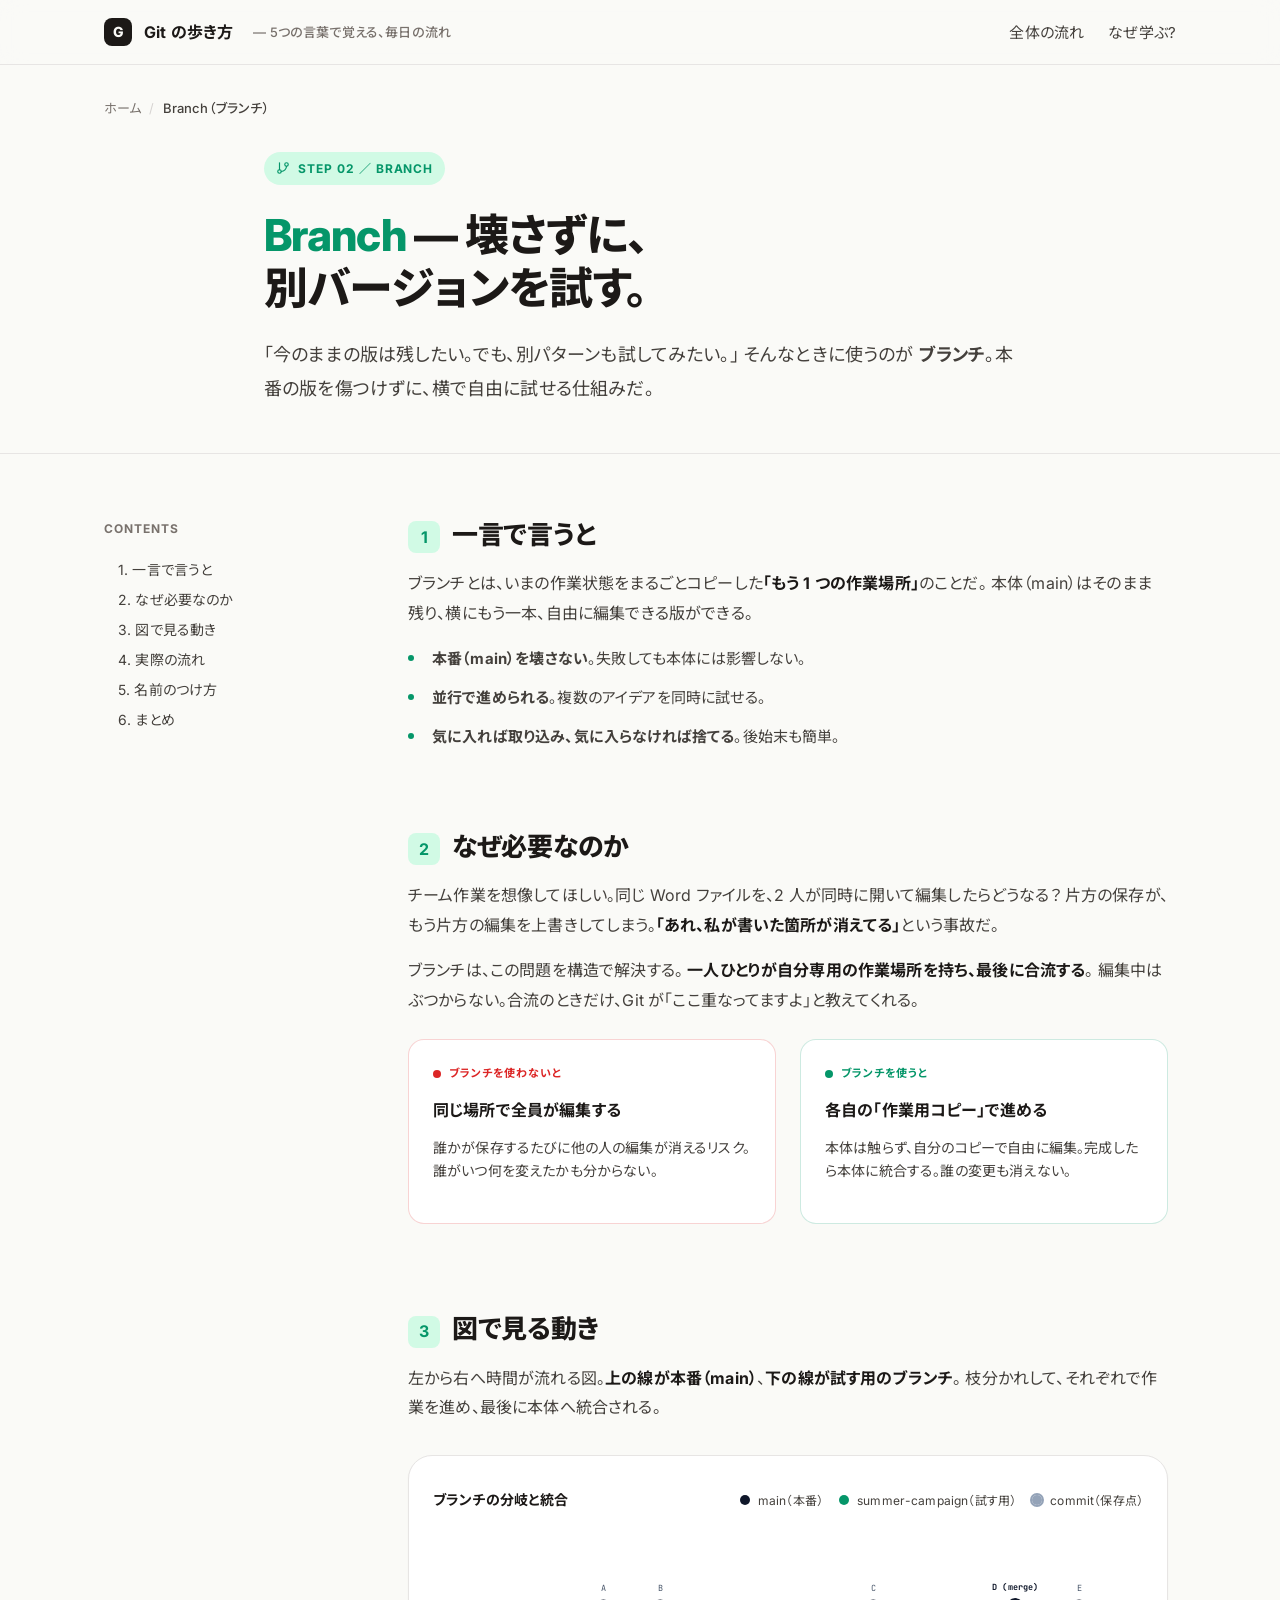
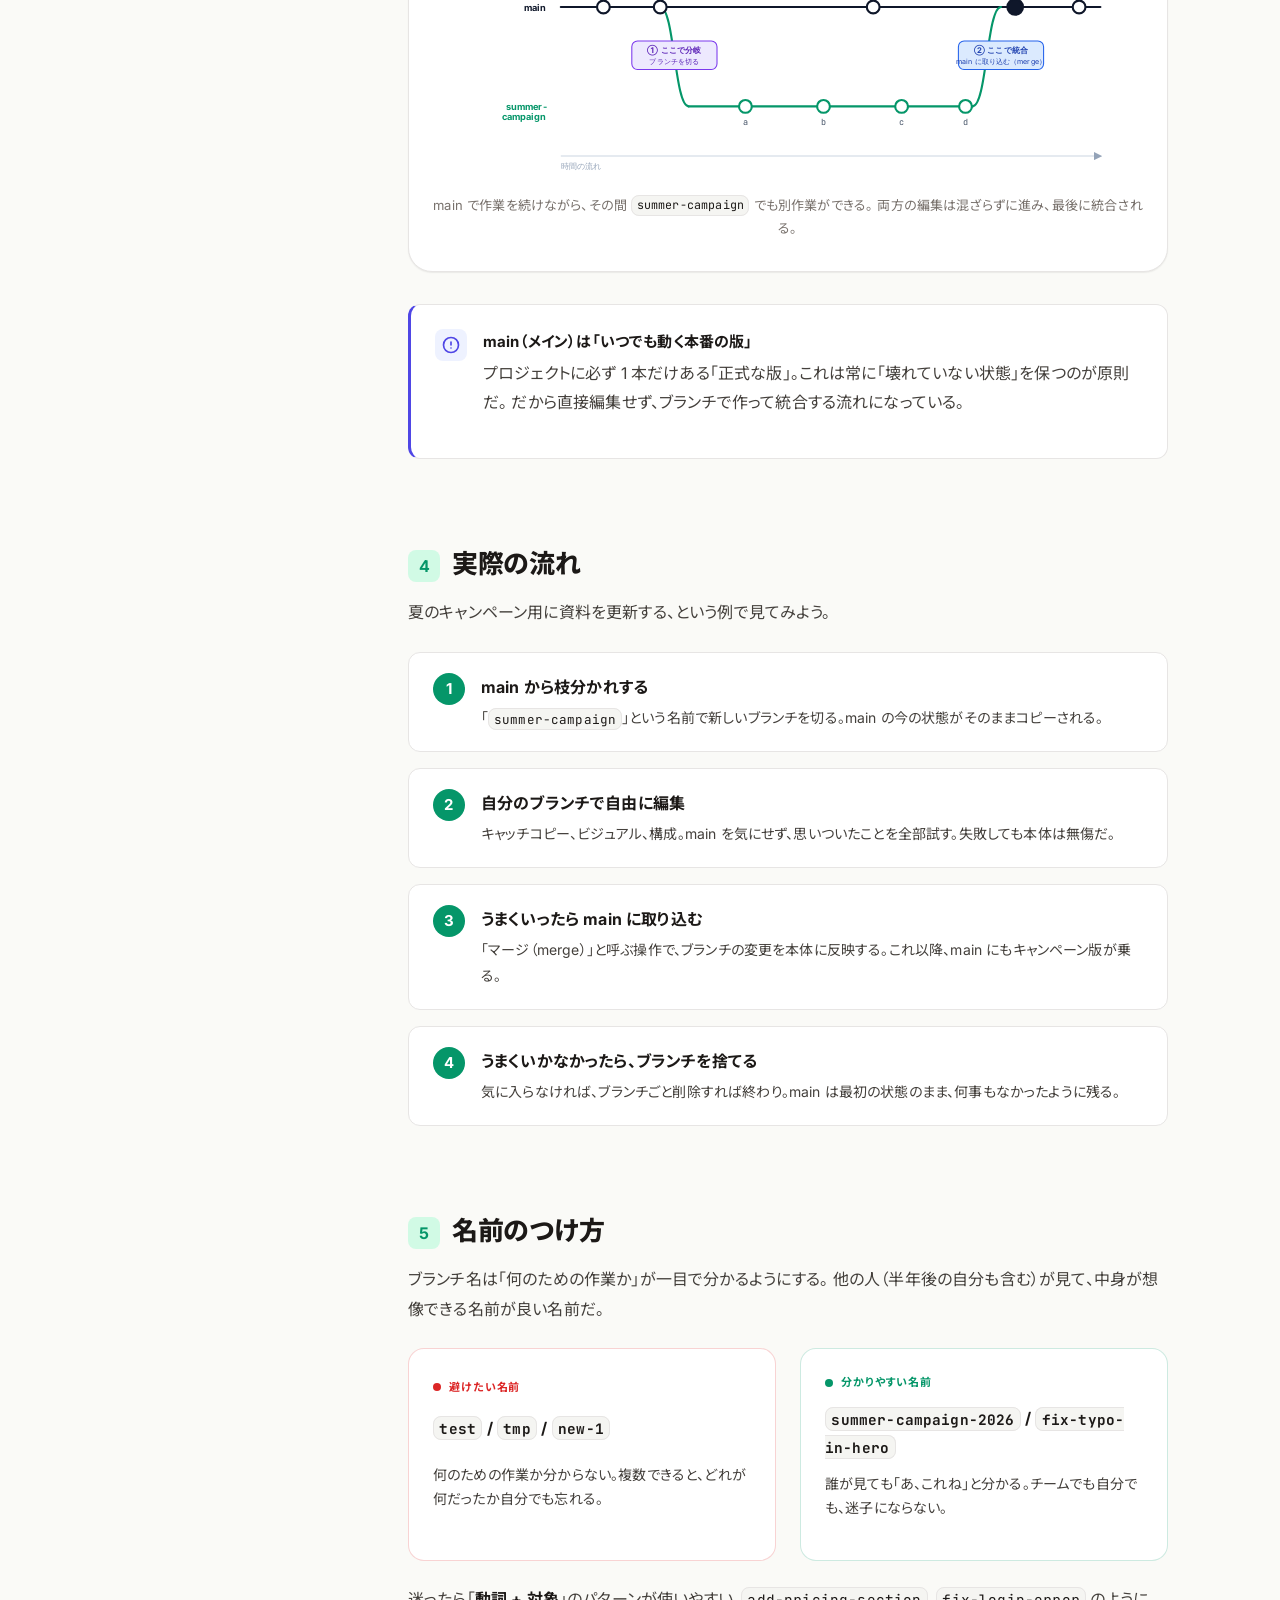
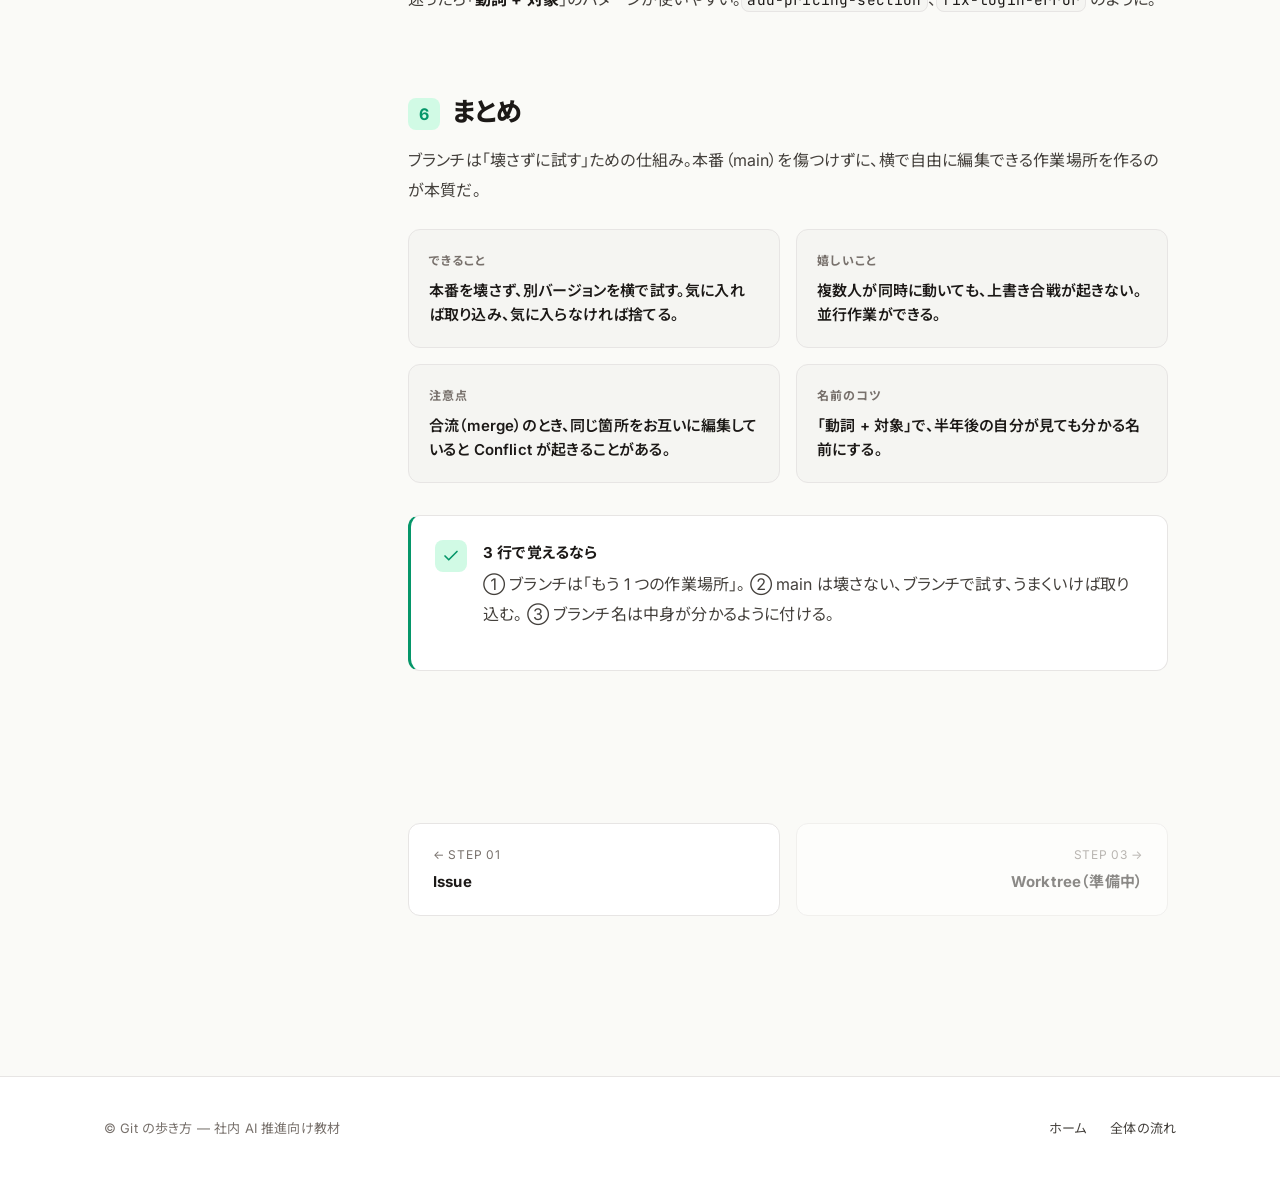
==== branch.html @ 25306135 "Add Issue page and topic theme system Co-Authored-By: Claude Opus 4.7 <noreply@anthropic.com>" ====
<!doctype html>
<html lang="ja">
<head>
  <meta charset="utf-8">
  <meta name="viewport" content="width=device-width, initial-scale=1">
  <meta name="description" content="ブランチ（Branch）の基本。いまの状態を壊さずに、別バージョンで作業するための分身という考え方を、図解で理解する。">
  <title>Branch — 壊さずに、別バージョンを試す｜Git の歩き方</title>
  <link rel="preconnect" href="https://fonts.googleapis.com">
  <link rel="preconnect" href="https://fonts.gstatic.com" crossorigin>
  <link rel="stylesheet" href="https://fonts.googleapis.com/css2?family=Inter:wght@400;500;600;700;800&family=JetBrains+Mono:wght@400;500;600&family=Noto+Sans+JP:wght@400;500;700;800&display=swap">
  <link rel="stylesheet" href="styles.css">
</head>
<body>
  <header class="site-header">
    <div class="container site-header__inner">
      <a class="brand" href="index.html">
        <span class="brand__mark">G</span>
        <span class="brand__title">Git の歩き方</span>
        <span class="brand__sub">— 5つの言葉で覚える、毎日の流れ</span>
      </a>
      <nav class="nav" aria-label="主要セクション">
        <ul class="nav__list">
          <li><a class="nav__link" href="index.html#flow">全体の流れ</a></li>
          <li><a class="nav__link" href="index.html#why">なぜ学ぶ?</a></li>
        </ul>
      </nav>
    </div>
  </header>

  <main>
    <div class="container">
      <nav class="crumb" aria-label="パンくず">
        <a href="index.html">ホーム</a>
        <span class="crumb__sep">/</span>
        <span class="crumb__current">Branch（ブランチ）</span>
      </nav>
    </div>

    <!-- Page hero -->
    <section class="page-hero">
      <div class="container page-hero__inner">
        <span class="page-hero__tag">
          <svg viewBox="0 0 24 24" width="14" height="14" fill="none" stroke="currentColor" stroke-width="2" stroke-linecap="round" stroke-linejoin="round" aria-hidden="true"><line x1="6" y1="3" x2="6" y2="15"/><circle cx="18" cy="6" r="3"/><circle cx="6" cy="18" r="3"/><path d="M18 9a9 9 0 0 1-9 9"/></svg>
          STEP 02 ／ BRANCH
        </span>
        <h1 class="page-hero__title"><span>Branch</span> — 壊さずに、<br>別バージョンを試す。</h1>
        <p class="page-hero__lead">
          「今のままの版は残したい。でも、別パターンも試してみたい。」
          そんなときに使うのが <strong>ブランチ</strong>。本番の版を傷つけずに、横で自由に試せる仕組みだ。
        </p>
      </div>
    </section>

    <!-- Body -->
    <section class="page-body">
      <div class="container page-grid">
        <!-- TOC sidebar -->
        <aside class="toc" aria-label="目次">
          <div class="toc__title">CONTENTS</div>
          <ul class="toc__list">
            <li><a class="toc__link" href="#one-line">1. 一言で言うと</a></li>
            <li><a class="toc__link" href="#why">2. なぜ必要なのか</a></li>
            <li><a class="toc__link" href="#diagram">3. 図で見る動き</a></li>
            <li><a class="toc__link" href="#flow">4. 実際の流れ</a></li>
            <li><a class="toc__link" href="#tips">5. 名前のつけ方</a></li>
            <li><a class="toc__link" href="#summary">6. まとめ</a></li>
          </ul>
        </aside>

        <!-- Main content -->
        <article class="content">

          <!-- 1. 一言で言うと -->
          <section id="one-line">
            <h2><span class="num">1</span>一言で言うと</h2>
            <p class="lead">
              ブランチとは、いまの作業状態をまるごとコピーした<strong>「もう 1 つの作業場所」</strong>のことだ。
              本体（main）はそのまま残り、横にもう一本、自由に編集できる版ができる。
            </p>
            <ul class="bullets">
              <li><strong>本番（main）を壊さない</strong>。失敗しても本体には影響しない。</li>
              <li><strong>並行で進められる</strong>。複数のアイデアを同時に試せる。</li>
              <li><strong>気に入れば取り込み、気に入らなければ捨てる</strong>。後始末も簡単。</li>
            </ul>
          </section>

          <!-- 2. なぜ必要 -->
          <section id="why">
            <h2><span class="num">2</span>なぜ必要なのか</h2>
            <p>
              チーム作業を想像してほしい。同じ Word ファイルを、2 人が同時に開いて編集したらどうなる？
              片方の保存が、もう片方の編集を上書きしてしまう。<strong>「あれ、私が書いた箇所が消えてる」</strong>という事故だ。
            </p>
            <p>
              ブランチは、この問題を構造で解決する。
              <strong>一人ひとりが自分専用の作業場所を持ち、最後に合流する</strong>。
              編集中はぶつからない。合流のときだけ、Git が「ここ重なってますよ」と教えてくれる。
            </p>

            <div class="metaphor">
              <div class="metaphor-card metaphor-card--bad">
                <span class="metaphor-card__label"><span class="dot"></span>ブランチを使わないと</span>
                <h4>同じ場所で全員が編集する</h4>
                <p>誰かが保存するたびに他の人の編集が消えるリスク。誰がいつ何を変えたかも分からない。</p>
              </div>
              <div class="metaphor-card metaphor-card--good">
                <span class="metaphor-card__label"><span class="dot"></span>ブランチを使うと</span>
                <h4>各自の「作業用コピー」で進める</h4>
                <p>本体は触らず、自分のコピーで自由に編集。完成したら本体に統合する。誰の変更も消えない。</p>
              </div>
            </div>
          </section>

          <!-- 3. 図で見る動き -->
          <section id="diagram">
            <h2><span class="num">3</span>図で見る動き</h2>
            <p>
              左から右へ時間が流れる図。<strong>上の線が本番（main）</strong>、<strong>下の線が試す用のブランチ</strong>。
              枝分かれして、それぞれで作業を進め、最後に本体へ統合される。
            </p>

            <figure class="diagram">
              <header class="diagram__head">
                <span class="diagram__title">ブランチの分岐と統合</span>
                <div class="diagram__legend">
                  <span class="diagram__legend-item"><span class="dot" style="background:#0F172A"></span>main（本番）</span>
                  <span class="diagram__legend-item"><span class="dot" style="background:#059669"></span>summer-campaign（試す用）</span>
                  <span class="diagram__legend-item"><span class="dot" style="background:#94A3B8;outline:2px solid #94A3B8"></span>commit（保存点）</span>
                </div>
              </header>

              <div class="diagram__svg-wrap">
                <svg viewBox="-120 0 1000 340" width="100%" preserveAspectRatio="xMidYMid meet" role="img" aria-label="main ブランチから summer-campaign ブランチが分岐し、再び統合される図">
                  <defs>
                    <marker id="arrow" viewBox="0 0 10 10" refX="8" refY="5" markerWidth="8" markerHeight="8" orient="auto-start-reverse">
                      <path d="M0,0 L10,5 L0,10 z" fill="#94A3B8"/>
                    </marker>
                  </defs>

                  <!-- main line -->
                  <line x1="60" y1="100" x2="820" y2="100" stroke="#0F172A" stroke-width="3" stroke-linecap="round"/>
                  <!-- branch line -->
                  <line x1="240" y1="240" x2="640" y2="240" stroke="#059669" stroke-width="3" stroke-linecap="round"/>

                  <!-- branch out (curve) -->
                  <path d="M200,100 C220,100 220,240 240,240" fill="none" stroke="#059669" stroke-width="3" stroke-linecap="round"/>
                  <!-- merge in (curve) -->
                  <path d="M640,240 C660,240 660,100 680,100" fill="none" stroke="#059669" stroke-width="3" stroke-linecap="round"/>

                  <!-- main commits -->
                  <g>
                    <circle cx="120" cy="100" r="9" fill="#FFFFFF" stroke="#0F172A" stroke-width="3"/>
                    <text x="120" y="78" text-anchor="middle" font-family="JetBrains Mono, monospace" font-size="12" fill="#475569">A</text>

                    <circle cx="200" cy="100" r="9" fill="#FFFFFF" stroke="#0F172A" stroke-width="3"/>
                    <text x="200" y="78" text-anchor="middle" font-family="JetBrains Mono, monospace" font-size="12" fill="#475569">B</text>

                    <circle cx="500" cy="100" r="9" fill="#FFFFFF" stroke="#0F172A" stroke-width="3"/>
                    <text x="500" y="78" text-anchor="middle" font-family="JetBrains Mono, monospace" font-size="12" fill="#475569">C</text>

                    <circle cx="700" cy="100" r="11" fill="#0F172A" stroke="#0F172A" stroke-width="3"/>
                    <text x="700" y="76" text-anchor="middle" font-family="JetBrains Mono, monospace" font-size="12" fill="#0F172A" font-weight="700">D (merge)</text>

                    <circle cx="790" cy="100" r="9" fill="#FFFFFF" stroke="#0F172A" stroke-width="3"/>
                    <text x="790" y="78" text-anchor="middle" font-family="JetBrains Mono, monospace" font-size="12" fill="#475569">E</text>
                  </g>

                  <!-- branch commits -->
                  <g>
                    <circle cx="320" cy="240" r="9" fill="#FFFFFF" stroke="#059669" stroke-width="3"/>
                    <text x="320" y="266" text-anchor="middle" font-family="JetBrains Mono, monospace" font-size="12" fill="#475569">a</text>

                    <circle cx="430" cy="240" r="9" fill="#FFFFFF" stroke="#059669" stroke-width="3"/>
                    <text x="430" y="266" text-anchor="middle" font-family="JetBrains Mono, monospace" font-size="12" fill="#475569">b</text>

                    <circle cx="540" cy="240" r="9" fill="#FFFFFF" stroke="#059669" stroke-width="3"/>
                    <text x="540" y="266" text-anchor="middle" font-family="JetBrains Mono, monospace" font-size="12" fill="#475569">c</text>

                    <circle cx="630" cy="240" r="9" fill="#FFFFFF" stroke="#059669" stroke-width="3"/>
                    <text x="630" y="266" text-anchor="middle" font-family="JetBrains Mono, monospace" font-size="12" fill="#475569">d</text>
                  </g>

                  <!-- labels -->
                  <text x="40" y="105" text-anchor="end" font-family="Inter, sans-serif" font-size="13" font-weight="700" fill="#0F172A">main</text>
                  <text x="40" y="245" text-anchor="end" font-family="Inter, sans-serif" font-size="13" font-weight="700" fill="#059669">summer-<tspan x="40" dy="14">campaign</tspan></text>

                  <!-- callouts -->
                  <g>
                    <rect x="160" y="148" width="120" height="40" rx="8" fill="#EDE9FE" stroke="#7C3AED" stroke-width="1.5"/>
                    <text x="220" y="165" text-anchor="middle" font-family="Inter, sans-serif" font-size="11" font-weight="700" fill="#5B21B6">① ここで分岐</text>
                    <text x="220" y="180" text-anchor="middle" font-family="Inter, sans-serif" font-size="10" fill="#5B21B6">ブランチを切る</text>

                    <rect x="620" y="148" width="120" height="40" rx="8" fill="#DBEAFE" stroke="#2563EB" stroke-width="1.5"/>
                    <text x="680" y="165" text-anchor="middle" font-family="Inter, sans-serif" font-size="11" font-weight="700" fill="#1E40AF">② ここで統合</text>
                    <text x="680" y="180" text-anchor="middle" font-family="Inter, sans-serif" font-size="10" fill="#1E40AF">main に取り込む（merge）</text>
                  </g>

                  <!-- time axis -->
                  <line x1="60" y1="310" x2="820" y2="310" stroke="#CBD5E1" stroke-width="1.5" marker-end="url(#arrow)"/>
                  <text x="60" y="328" text-anchor="start" font-family="Inter, sans-serif" font-size="11" fill="#94A3B8">時間の流れ</text>
                </svg>
              </div>

              <figcaption class="diagram__caption">
                main で作業を続けながら、その間 <code>summer-campaign</code> でも別作業ができる。
                両方の編集は混ざらずに進み、最後に統合される。
              </figcaption>
            </figure>

            <div class="callout">
              <span class="callout__icon" aria-hidden="true">
                <svg viewBox="0 0 24 24" fill="none" stroke="currentColor" stroke-width="2.2" stroke-linecap="round" stroke-linejoin="round"><circle cx="12" cy="12" r="10"/><line x1="12" y1="8" x2="12" y2="12"/><line x1="12" y1="16" x2="12.01" y2="16"/></svg>
              </span>
              <div>
                <div class="callout__title">main（メイン）は「いつでも動く本番の版」</div>
                <p class="callout__text">
                  プロジェクトに必ず 1 本だけある「正式な版」。これは常に「壊れていない状態」を保つのが原則だ。
                  だから直接編集せず、ブランチで作って統合する流れになっている。
                </p>
              </div>
            </div>
          </section>

          <!-- 4. 実際の流れ -->
          <section id="flow">
            <h2><span class="num">4</span>実際の流れ</h2>
            <p>
              夏のキャンペーン用に資料を更新する、という例で見てみよう。
            </p>

            <div class="steps">
              <div class="step">
                <span class="step__num">1</span>
                <div class="step__body">
                  <h4>main から枝分かれする</h4>
                  <p>「<code>summer-campaign</code>」という名前で新しいブランチを切る。main の今の状態がそのままコピーされる。</p>
                </div>
              </div>
              <div class="step">
                <span class="step__num">2</span>
                <div class="step__body">
                  <h4>自分のブランチで自由に編集</h4>
                  <p>キャッチコピー、ビジュアル、構成。main を気にせず、思いついたことを全部試す。失敗しても本体は無傷だ。</p>
                </div>
              </div>
              <div class="step">
                <span class="step__num">3</span>
                <div class="step__body">
                  <h4>うまくいったら main に取り込む</h4>
                  <p>「マージ（merge）」と呼ぶ操作で、ブランチの変更を本体に反映する。これ以降、main にもキャンペーン版が乗る。</p>
                </div>
              </div>
              <div class="step">
                <span class="step__num">4</span>
                <div class="step__body">
                  <h4>うまくいかなかったら、ブランチを捨てる</h4>
                  <p>気に入らなければ、ブランチごと削除すれば終わり。main は最初の状態のまま、何事もなかったように残る。</p>
                </div>
              </div>
            </div>
          </section>

          <!-- 5. 名前のつけ方 -->
          <section id="tips">
            <h2><span class="num">5</span>名前のつけ方</h2>
            <p>
              ブランチ名は「何のための作業か」が一目で分かるようにする。
              他の人（半年後の自分も含む）が見て、中身が想像できる名前が良い名前だ。
            </p>

            <div class="metaphor">
              <div class="metaphor-card metaphor-card--bad">
                <span class="metaphor-card__label"><span class="dot"></span>避けたい名前</span>
                <h4><code>test</code> / <code>tmp</code> / <code>new-1</code></h4>
                <p>何のための作業か分からない。複数できると、どれが何だったか自分でも忘れる。</p>
              </div>
              <div class="metaphor-card metaphor-card--good">
                <span class="metaphor-card__label"><span class="dot"></span>分かりやすい名前</span>
                <h4><code>summer-campaign-2026</code> / <code>fix-typo-in-hero</code></h4>
                <p>誰が見ても「あ、これね」と分かる。チームでも自分でも、迷子にならない。</p>
              </div>
            </div>

            <p>
              迷ったら「<strong>動詞 + 対象</strong>」のパターンが使いやすい。<code>add-pricing-section</code>、<code>fix-login-error</code> のように。
            </p>
          </section>

          <!-- 6. まとめ -->
          <section id="summary">
            <h2><span class="num">6</span>まとめ</h2>
            <p>
              ブランチは「壊さずに試す」ための仕組み。本番（main）を傷つけずに、横で自由に編集できる作業場所を作るのが本質だ。
            </p>

            <div class="summary">
              <div class="summary-item">
                <div class="summary-item__label">できること</div>
                <div class="summary-item__value">本番を壊さず、別バージョンを横で試す。気に入れば取り込み、気に入らなければ捨てる。</div>
              </div>
              <div class="summary-item">
                <div class="summary-item__label">嬉しいこと</div>
                <div class="summary-item__value">複数人が同時に動いても、上書き合戦が起きない。並行作業ができる。</div>
              </div>
              <div class="summary-item">
                <div class="summary-item__label">注意点</div>
                <div class="summary-item__value">合流（merge）のとき、同じ箇所をお互いに編集していると Conflict が起きることがある。</div>
              </div>
              <div class="summary-item">
                <div class="summary-item__label">名前のコツ</div>
                <div class="summary-item__value">「動詞 + 対象」で、半年後の自分が見ても分かる名前にする。</div>
              </div>
            </div>

            <div class="callout callout--ok" style="margin-top: var(--sp-8);">
              <span class="callout__icon" aria-hidden="true">
                <svg viewBox="0 0 24 24" fill="none" stroke="currentColor" stroke-width="2.2" stroke-linecap="round" stroke-linejoin="round"><polyline points="20 6 9 17 4 12"/></svg>
              </span>
              <div>
                <div class="callout__title">3 行で覚えるなら</div>
                <p class="callout__text">
                  ① ブランチは「もう 1 つの作業場所」。
                  ② main は壊さない、ブランチで試す、うまくいけば取り込む。
                  ③ ブランチ名は中身が分かるように付ける。
                </p>
              </div>
            </div>
          </section>

          <!-- Pager -->
          <nav class="pager" aria-label="前後のページ">
            <a class="pager-link" href="issue.html">
              <span class="pager-link__label">← STEP 01</span>
              <span class="pager-link__title">Issue</span>
            </a>
            <a class="pager-link pager-link--next pager-link--disabled" href="#" aria-disabled="true">
              <span class="pager-link__label">STEP 03 →</span>
              <span class="pager-link__title">Worktree（準備中）</span>
            </a>
          </nav>

        </article>
      </div>
    </section>
  </main>

  <footer class="site-footer">
    <div class="container site-footer__inner">
      <p class="site-footer__copy">© Git の歩き方 — 社内 AI 推進向け教材</p>
      <nav class="site-footer__nav" aria-label="フッターナビ">
        <a href="index.html">ホーム</a>
        <a href="index.html#flow">全体の流れ</a>
      </nav>
    </div>
  </footer>
</body>
</html>
---- styles.css ----
/* ==========================================================================
   Git 入門資料 / styles.css
   ========================================================================== */

/* ---------- Reset ---------- */
*, *::before, *::after { box-sizing: border-box; }
* { margin: 0; padding: 0; }
html { -webkit-text-size-adjust: 100%; scroll-behavior: smooth; }
body, h1, h2, h3, h4, h5, h6, p, ul, ol, figure { margin: 0; }
img, svg, video { display: block; max-width: 100%; height: auto; }
a { color: inherit; text-decoration: none; }
ul, ol { list-style: none; }
button { font: inherit; cursor: pointer; border: 0; background: none; color: inherit; }

/* ---------- Tokens ---------- */
:root {
  /* color */
  --bg: #FAFAF7;
  --surface: #FFFFFF;
  --surface-muted: #F5F5F2;
  --ink: #1C1917;
  --ink-soft: #44403C;
  --ink-mute: #78716C;
  --border: #E7E5E4;
  --border-strong: #D6D3D1;

  /* accent (primary) */
  --accent: #4F46E5;
  --accent-hover: #4338CA;
  --accent-soft: #EEF2FF;
  --accent-ink: #312E81;

  /* topic colors */
  --c-issue: #D97706;
  --c-issue-bg: #FEF3C7;
  --c-branch: #059669;
  --c-branch-bg: #D1FAE5;
  --c-worktree: #7C3AED;
  --c-worktree-bg: #EDE9FE;
  --c-pr: #2563EB;
  --c-pr-bg: #DBEAFE;
  --c-conflict: #DC2626;
  --c-conflict-bg: #FEE2E2;

  /* radius */
  --r-sm: 8px;
  --r-md: 12px;
  --r-lg: 16px;
  --r-xl: 24px;
  --r-pill: 999px;

  /* shadow */
  --shadow-sm: 0 1px 2px rgba(28, 25, 23, 0.04), 0 1px 1px rgba(28, 25, 23, 0.03);
  --shadow-md: 0 4px 16px rgba(28, 25, 23, 0.06), 0 2px 4px rgba(28, 25, 23, 0.04);
  --shadow-lg: 0 12px 32px rgba(28, 25, 23, 0.08), 0 4px 8px rgba(28, 25, 23, 0.04);

  /* spacing */
  --sp-1: 0.25rem;
  --sp-2: 0.5rem;
  --sp-3: 0.75rem;
  --sp-4: 1rem;
  --sp-5: 1.25rem;
  --sp-6: 1.5rem;
  --sp-8: 2rem;
  --sp-10: 2.5rem;
  --sp-12: 3rem;
  --sp-16: 4rem;
  --sp-20: 5rem;
  --sp-24: 6rem;

  /* typography */
  --font-sans:
    "Inter", "Noto Sans JP",
    -apple-system, BlinkMacSystemFont, "Segoe UI", "Hiragino Kaku Gothic ProN",
    "Hiragino Sans", Meiryo, sans-serif;
  --font-mono:
    "JetBrains Mono", ui-monospace, SFMono-Regular, Menlo, Consolas, monospace;

  /* container */
  --container: 1120px;

  /* topic theme (per-page accent — default: branch) */
  --topic: var(--c-branch);
  --topic-bg: var(--c-branch-bg);
}

/* per-page topic theme override */
.topic-issue    { --topic: var(--c-issue);    --topic-bg: var(--c-issue-bg); }
.topic-branch   { --topic: var(--c-branch);   --topic-bg: var(--c-branch-bg); }
.topic-worktree { --topic: var(--c-worktree); --topic-bg: var(--c-worktree-bg); }
.topic-pr       { --topic: var(--c-pr);       --topic-bg: var(--c-pr-bg); }
.topic-conflict { --topic: var(--c-conflict); --topic-bg: var(--c-conflict-bg); }

/* ---------- Base ---------- */
html { font-size: 16px; }
body {
  font-family: var(--font-sans);
  font-feature-settings: "palt";
  background: var(--bg);
  color: var(--ink);
  line-height: 1.75;
  letter-spacing: 0.01em;
  -webkit-font-smoothing: antialiased;
  -moz-osx-font-smoothing: grayscale;
}

.container {
  max-width: var(--container);
  margin: 0 auto;
  padding: 0 var(--sp-6);
}

/* ---------- Typography ---------- */
h1, h2, h3 { letter-spacing: 0.02em; line-height: 1.4; color: var(--ink); }
h1 { font-size: clamp(2rem, 5vw, 3rem); font-weight: 800; letter-spacing: -0.01em; line-height: 1.2; }
h2 { font-size: clamp(1.5rem, 3vw, 2rem); font-weight: 700; line-height: 1.3; }
h3 { font-size: 1.25rem; font-weight: 700; }
h4 { font-size: 1.0625rem; font-weight: 700; }

p { color: var(--ink-soft); }
code, kbd, samp {
  font-family: var(--font-mono);
  font-size: 0.9em;
  background: var(--surface-muted);
  padding: 0.125em 0.375em;
  border-radius: var(--r-sm);
  border: 1px solid var(--border);
  color: var(--ink);
}

/* ---------- Header ---------- */
.site-header {
  position: sticky;
  top: 0;
  z-index: 50;
  background: rgba(250, 250, 247, 0.85);
  backdrop-filter: saturate(140%) blur(12px);
  -webkit-backdrop-filter: saturate(140%) blur(12px);
  border-bottom: 1px solid var(--border);
}
.site-header__inner {
  display: flex;
  align-items: center;
  justify-content: space-between;
  height: 64px;
}
.brand {
  display: flex;
  align-items: center;
  gap: var(--sp-3);
  font-weight: 700;
  font-size: 1rem;
  color: var(--ink);
}
.brand__mark {
  width: 28px;
  height: 28px;
  display: grid;
  place-items: center;
  background: var(--ink);
  color: var(--bg);
  border-radius: var(--r-sm);
  font-weight: 800;
  font-size: 0.875rem;
  letter-spacing: -0.04em;
}
.brand__title { font-weight: 700; }
.brand__sub {
  margin-left: var(--sp-2);
  color: var(--ink-mute);
  font-size: 0.8125rem;
  font-weight: 500;
}
.nav__list { display: flex; gap: var(--sp-6); }
.nav__link {
  font-size: 0.9375rem;
  color: var(--ink-soft);
  transition: color 0.2s;
}
.nav__link:hover { color: var(--accent); }

/* ---------- Hero ---------- */
.hero {
  padding: clamp(4rem, 9vw, 7rem) 0 clamp(3rem, 6vw, 5rem);
  position: relative;
  overflow: hidden;
}
.hero__inner {
  display: grid;
  gap: var(--sp-8);
  max-width: 780px;
}
.hero__eyebrow {
  display: inline-flex;
  align-items: center;
  gap: var(--sp-2);
  background: var(--accent-soft);
  color: var(--accent-ink);
  font-size: 0.8125rem;
  font-weight: 600;
  letter-spacing: 0.04em;
  padding: 0.375rem 0.75rem;
  border-radius: var(--r-pill);
  width: fit-content;
}
.hero__eyebrow::before {
  content: "";
  width: 6px;
  height: 6px;
  background: var(--accent);
  border-radius: 50%;
  display: inline-block;
}
.hero__title {
  font-size: clamp(2.25rem, 5.5vw, 3.5rem);
  font-weight: 800;
  line-height: 1.2;
  letter-spacing: -0.02em;
}
.hero__title em {
  font-style: normal;
  background: linear-gradient(135deg, var(--accent), #8B5CF6);
  -webkit-background-clip: text;
  background-clip: text;
  color: transparent;
}
.hero__lead {
  font-size: clamp(1rem, 1.6vw, 1.125rem);
  color: var(--ink-soft);
  max-width: 56ch;
  line-height: 1.8;
}
.hero__meta {
  display: flex;
  flex-wrap: wrap;
  gap: var(--sp-3);
  margin-top: var(--sp-2);
}
.hero__chip {
  display: inline-flex;
  align-items: center;
  gap: var(--sp-2);
  padding: 0.5rem 0.875rem;
  background: var(--surface);
  border: 1px solid var(--border);
  border-radius: var(--r-pill);
  font-size: 0.8125rem;
  color: var(--ink-soft);
  font-weight: 500;
}
.hero__chip svg { width: 14px; height: 14px; color: var(--accent); }

/* ---------- Section ---------- */
.section { padding: var(--sp-16) 0; }
.section--tight { padding: var(--sp-12) 0; }
.section-head {
  display: flex;
  align-items: flex-end;
  justify-content: space-between;
  gap: var(--sp-6);
  margin-bottom: var(--sp-10);
  flex-wrap: wrap;
}
.section-head__title { display: grid; gap: var(--sp-3); }
.section-head__eyebrow {
  font-size: 0.8125rem;
  font-weight: 700;
  color: var(--accent);
  letter-spacing: 0.08em;
  text-transform: uppercase;
}
.section-head__lead { color: var(--ink-soft); max-width: 60ch; font-size: 0.9375rem; }

/* ---------- Flow (home) ---------- */
.flow {
  background: var(--surface);
  border: 1px solid var(--border);
  border-radius: var(--r-xl);
  padding: clamp(2rem, 4vw, 3rem);
  box-shadow: var(--shadow-sm);
  position: relative;
  overflow: hidden;
}
.flow::before {
  content: "";
  position: absolute;
  inset: 0;
  background:
    radial-gradient(800px 200px at 50% -20%, rgba(79, 70, 229, 0.06), transparent 60%);
  pointer-events: none;
}

.flow__track {
  position: relative;
  display: grid;
  grid-template-columns: repeat(4, 1fr);
  gap: var(--sp-4);
  align-items: stretch;
}
.flow__connector {
  position: absolute;
  top: 50%;
  transform: translateY(-50%);
  width: 100%;
  height: 2px;
  background: repeating-linear-gradient(
    to right,
    var(--border-strong) 0 6px,
    transparent 6px 12px
  );
  z-index: 0;
  pointer-events: none;
}

.flow-card {
  position: relative;
  z-index: 1;
  display: grid;
  grid-template-rows: auto auto auto;
  gap: var(--sp-3);
  padding: var(--sp-6);
  background: var(--surface);
  border: 1.5px solid var(--border);
  border-radius: var(--r-lg);
  transition: transform 0.25s, box-shadow 0.25s, border-color 0.25s;
  text-decoration: none;
  color: inherit;
  min-height: 200px;
}
.flow-card:hover {
  transform: translateY(-4px);
  box-shadow: var(--shadow-lg);
  border-color: var(--accent);
}
.flow-card[aria-disabled="true"] {
  cursor: not-allowed;
  opacity: 0.7;
}
.flow-card[aria-disabled="true"]:hover {
  transform: none;
  box-shadow: var(--shadow-sm);
  border-color: var(--border);
}
.flow-card__step {
  display: inline-flex;
  align-items: center;
  gap: var(--sp-2);
  font-family: var(--font-mono);
  font-size: 0.75rem;
  font-weight: 600;
  color: var(--ink-mute);
  letter-spacing: 0.06em;
}
.flow-card__step-num {
  display: grid;
  place-items: center;
  width: 22px;
  height: 22px;
  border-radius: 50%;
  background: var(--surface-muted);
  border: 1px solid var(--border);
  color: var(--ink-soft);
  font-size: 0.75rem;
}
.flow-card__icon {
  width: 40px;
  height: 40px;
  border-radius: var(--r-md);
  display: grid;
  place-items: center;
  margin-top: var(--sp-1);
}
.flow-card__icon svg { width: 22px; height: 22px; }
.flow-card__title {
  font-size: 1.0625rem;
  font-weight: 700;
  margin-top: var(--sp-2);
}
.flow-card__desc {
  font-size: 0.8125rem;
  color: var(--ink-soft);
  line-height: 1.65;
}
.flow-card__cta {
  margin-top: auto;
  display: inline-flex;
  align-items: center;
  gap: var(--sp-1);
  font-size: 0.8125rem;
  font-weight: 600;
  color: var(--accent);
}
.flow-card__cta svg { width: 14px; height: 14px; transition: transform 0.2s; }
.flow-card:hover .flow-card__cta svg { transform: translateX(2px); }
.flow-card__badge {
  position: absolute;
  top: var(--sp-3);
  right: var(--sp-3);
  font-size: 0.6875rem;
  font-weight: 600;
  padding: 0.125rem 0.5rem;
  border-radius: var(--r-pill);
  background: var(--surface-muted);
  color: var(--ink-mute);
  border: 1px solid var(--border);
}

/* topic accents */
.flow-card--issue    .flow-card__icon { background: var(--c-issue-bg); color: var(--c-issue); }
.flow-card--branch   .flow-card__icon { background: var(--c-branch-bg); color: var(--c-branch); }
.flow-card--worktree .flow-card__icon { background: var(--c-worktree-bg); color: var(--c-worktree); }
.flow-card--pr       .flow-card__icon { background: var(--c-pr-bg); color: var(--c-pr); }
.flow-card--conflict .flow-card__icon { background: var(--c-conflict-bg); color: var(--c-conflict); }

/* conflict branch */
.flow__branchpath {
  position: relative;
  margin-top: 64px;
  display: grid;
  grid-template-columns: repeat(4, 1fr);
  grid-auto-flow: dense;
  gap: var(--sp-4);
  align-items: stretch;
}
.flow__branchpath-note {
  grid-column: 1 / 4;
  align-self: start;
  font-size: 0.875rem;
  color: var(--ink-mute);
  border-left: 2px solid var(--c-conflict);
  padding: var(--sp-3) var(--sp-5);
  line-height: 1.75;
  background: var(--c-conflict-bg);
  border-radius: 0 var(--r-md) var(--r-md) 0;
}
.flow__branchpath-note strong { color: var(--c-conflict); }

.flow-card.flow-card--conflict {
  grid-column: 4 / 5;
  position: relative;
}
/* dashed vertical connector PR -> Conflict */
.flow-card.flow-card--conflict::before {
  content: "";
  position: absolute;
  left: 50%;
  top: -64px;
  width: 0;
  height: 56px;
  border-left: 2px dashed var(--c-conflict);
  transform: translateX(-50%);
  pointer-events: none;
}
/* arrowhead */
.flow-card.flow-card--conflict::after {
  content: "";
  position: absolute;
  left: 50%;
  top: -14px;
  width: 9px;
  height: 9px;
  border-right: 2px solid var(--c-conflict);
  border-bottom: 2px solid var(--c-conflict);
  transform: translateX(-50%) rotate(45deg);
  pointer-events: none;
}

/* ---------- Story strip ---------- */
.story {
  margin-top: var(--sp-12);
  display: grid;
  grid-template-columns: repeat(3, 1fr);
  gap: var(--sp-6);
}
.story-card {
  background: var(--surface);
  border: 1px solid var(--border);
  border-radius: var(--r-lg);
  padding: var(--sp-6);
  display: grid;
  gap: var(--sp-3);
}
.story-card__num {
  font-family: var(--font-mono);
  font-size: 0.75rem;
  font-weight: 700;
  color: var(--accent);
  letter-spacing: 0.1em;
}
.story-card__title { font-size: 1rem; font-weight: 700; }
.story-card__text { font-size: 0.875rem; color: var(--ink-soft); }

/* ---------- Footer ---------- */
.site-footer {
  border-top: 1px solid var(--border);
  margin-top: var(--sp-20);
  padding: var(--sp-10) 0 var(--sp-12);
  background: var(--surface);
}
.site-footer__inner {
  display: flex;
  justify-content: space-between;
  align-items: center;
  flex-wrap: wrap;
  gap: var(--sp-4);
}
.site-footer__copy { font-size: 0.8125rem; color: var(--ink-mute); }
.site-footer__nav { display: flex; gap: var(--sp-6); }
.site-footer__nav a {
  font-size: 0.8125rem;
  color: var(--ink-soft);
}
.site-footer__nav a:hover { color: var(--accent); }

/* ==========================================================================
   Detail page (branch.html etc.)
   ========================================================================== */

/* breadcrumb */
.crumb {
  display: flex;
  align-items: center;
  gap: var(--sp-2);
  font-size: 0.8125rem;
  color: var(--ink-mute);
  padding-top: var(--sp-8);
}
.crumb a { color: var(--ink-mute); transition: color 0.2s; }
.crumb a:hover { color: var(--accent); }
.crumb__sep { color: var(--border-strong); }
.crumb__current { color: var(--ink-soft); font-weight: 500; }

/* page hero */
.page-hero {
  padding: var(--sp-8) 0 var(--sp-12);
  border-bottom: 1px solid var(--border);
}
.page-hero__inner { display: grid; gap: var(--sp-6); max-width: 800px; }
.page-hero__tag {
  display: inline-flex;
  align-items: center;
  gap: var(--sp-2);
  font-size: 0.75rem;
  font-weight: 700;
  letter-spacing: 0.08em;
  text-transform: uppercase;
  padding: 0.375rem 0.75rem;
  border-radius: var(--r-pill);
  width: fit-content;
  background: var(--topic-bg);
  color: var(--topic);
}
.page-hero__title {
  font-size: clamp(2rem, 4vw, 2.75rem);
  font-weight: 800;
  letter-spacing: -0.02em;
  line-height: 1.2;
}
.page-hero__title span { color: var(--topic); }
.page-hero__lead {
  font-size: clamp(1rem, 1.6vw, 1.125rem);
  color: var(--ink-soft);
  line-height: 1.85;
}

/* content layout */
.page-body { padding: var(--sp-16) 0 var(--sp-20); }
.page-grid {
  display: grid;
  grid-template-columns: 240px 1fr;
  gap: var(--sp-16);
  align-items: start;
}

/* sidebar TOC */
.toc {
  position: sticky;
  top: 88px;
  display: grid;
  gap: var(--sp-2);
}
.toc__title {
  font-size: 0.75rem;
  font-weight: 700;
  letter-spacing: 0.08em;
  text-transform: uppercase;
  color: var(--ink-mute);
  margin-bottom: var(--sp-2);
}
.toc__list { display: grid; gap: 2px; }
.toc__link {
  padding: var(--sp-2) var(--sp-3);
  font-size: 0.875rem;
  color: var(--ink-soft);
  border-radius: var(--r-sm);
  border-left: 2px solid transparent;
  transition: all 0.2s;
  line-height: 1.5;
}
.toc__link:hover {
  color: var(--accent);
  background: var(--accent-soft);
}

/* main content */
.content { display: grid; gap: var(--sp-16); max-width: 760px; }
.content h2 {
  font-size: 1.625rem;
  font-weight: 800;
  margin-bottom: var(--sp-4);
  letter-spacing: -0.01em;
}
.content h2 .num {
  display: inline-grid;
  place-items: center;
  width: 32px;
  height: 32px;
  border-radius: var(--r-sm);
  background: var(--topic-bg);
  color: var(--topic);
  font-size: 1rem;
  font-weight: 700;
  margin-right: var(--sp-3);
  vertical-align: 1px;
}
.content h3 {
  font-size: 1.125rem;
  font-weight: 700;
  margin-top: var(--sp-6);
  margin-bottom: var(--sp-3);
}
.content p {
  font-size: 1rem;
  line-height: 1.85;
  margin-bottom: var(--sp-4);
}
.content p strong { color: var(--ink); font-weight: 700; }
.content ul.bullets {
  list-style: none;
  margin-bottom: var(--sp-4);
  display: grid;
  gap: var(--sp-3);
}
.content ul.bullets li {
  font-size: 0.9375rem;
  color: var(--ink-soft);
  line-height: 1.8;
  padding-left: 1.5rem;
  position: relative;
}
.content ul.bullets li::before {
  content: "";
  position: absolute;
  left: 0;
  top: 0.7em;
  width: 6px;
  height: 6px;
  background: var(--topic);
  border-radius: 50%;
}

/* lead paragraph in section */
.lead {
  font-size: 1.0625rem;
  line-height: 1.85;
  color: var(--ink-soft);
}

/* callout */
.callout {
  display: grid;
  grid-template-columns: auto 1fr;
  gap: var(--sp-4);
  align-items: start;
  padding: var(--sp-6);
  background: var(--surface);
  border: 1px solid var(--border);
  border-left: 3px solid var(--accent);
  border-radius: var(--r-md);
  margin: var(--sp-6) 0;
}
.callout__icon {
  width: 32px;
  height: 32px;
  border-radius: var(--r-sm);
  background: var(--accent-soft);
  color: var(--accent);
  display: grid;
  place-items: center;
  flex-shrink: 0;
}
.callout__icon svg { width: 18px; height: 18px; }
.callout__title { font-weight: 700; font-size: 0.9375rem; margin-bottom: var(--sp-1); }
.callout__text { font-size: 0.875rem; color: var(--ink-soft); line-height: 1.7; }
.callout--warn { border-left-color: var(--c-conflict); }
.callout--warn .callout__icon { background: var(--c-conflict-bg); color: var(--c-conflict); }
.callout--ok { border-left-color: var(--c-branch); }
.callout--ok .callout__icon { background: var(--c-branch-bg); color: var(--c-branch); }

/* metaphor box */
.metaphor {
  display: grid;
  grid-template-columns: 1fr 1fr;
  gap: var(--sp-6);
  margin: var(--sp-6) 0;
}
.metaphor-card {
  background: var(--surface);
  border: 1px solid var(--border);
  border-radius: var(--r-lg);
  padding: var(--sp-6);
  display: grid;
  gap: var(--sp-3);
}
.metaphor-card__label {
  display: inline-flex;
  align-items: center;
  gap: var(--sp-2);
  font-size: 0.6875rem;
  font-weight: 700;
  letter-spacing: 0.08em;
  text-transform: uppercase;
  color: var(--ink-mute);
}
.metaphor-card__label .dot {
  width: 8px;
  height: 8px;
  border-radius: 50%;
  background: currentColor;
}
.metaphor-card--bad .metaphor-card__label { color: var(--c-conflict); }
.metaphor-card--good .metaphor-card__label { color: var(--c-branch); }
.metaphor-card h4 { font-size: 1rem; font-weight: 700; }
.metaphor-card p { font-size: 0.875rem; line-height: 1.7; }
.metaphor-card--bad { border-color: rgba(220, 38, 38, 0.2); }
.metaphor-card--good { border-color: rgba(5, 150, 105, 0.2); }

/* diagram (SVG container) */
.diagram {
  background: var(--surface);
  border: 1px solid var(--border);
  border-radius: var(--r-xl);
  padding: var(--sp-8) var(--sp-6);
  margin: var(--sp-8) 0;
  box-shadow: var(--shadow-sm);
}
.diagram__head {
  display: flex;
  justify-content: space-between;
  align-items: center;
  margin-bottom: var(--sp-6);
  flex-wrap: wrap;
  gap: var(--sp-3);
}
.diagram__title { font-size: 0.875rem; font-weight: 700; color: var(--ink); }
.diagram__legend { display: flex; gap: var(--sp-4); flex-wrap: wrap; }
.diagram__legend-item {
  display: inline-flex;
  align-items: center;
  gap: var(--sp-2);
  font-size: 0.75rem;
  color: var(--ink-soft);
}
.diagram__legend-item .dot {
  width: 10px;
  height: 10px;
  border-radius: 50%;
  display: inline-block;
}
.diagram__svg-wrap {
  width: 100%;
  overflow-x: auto;
  -webkit-overflow-scrolling: touch;
}
.diagram__svg-wrap svg { display: block; margin: 0 auto; }
.diagram__caption {
  margin-top: var(--sp-4);
  font-size: 0.8125rem;
  color: var(--ink-mute);
  text-align: center;
  line-height: 1.7;
}

/* steps */
.steps {
  display: grid;
  gap: var(--sp-4);
  margin: var(--sp-6) 0;
}
.step {
  display: grid;
  grid-template-columns: auto 1fr;
  gap: var(--sp-4);
  padding: var(--sp-5) var(--sp-6);
  background: var(--surface);
  border: 1px solid var(--border);
  border-radius: var(--r-md);
}
.step__num {
  width: 32px;
  height: 32px;
  border-radius: 50%;
  background: var(--topic);
  color: white;
  display: grid;
  place-items: center;
  font-weight: 700;
  font-size: 0.9375rem;
  flex-shrink: 0;
}
.step__body h4 {
  font-size: 1rem;
  font-weight: 700;
  margin-bottom: var(--sp-1);
}
.step__body p { font-size: 0.875rem; color: var(--ink-soft); margin: 0; }

/* summary card */
.summary {
  display: grid;
  grid-template-columns: 1fr 1fr;
  gap: var(--sp-4);
  margin-top: var(--sp-6);
}
.summary-item {
  padding: var(--sp-5);
  background: var(--surface-muted);
  border-radius: var(--r-md);
  border: 1px solid var(--border);
}
.summary-item__label {
  font-size: 0.75rem;
  font-weight: 700;
  letter-spacing: 0.08em;
  text-transform: uppercase;
  color: var(--ink-mute);
  margin-bottom: var(--sp-2);
}
.summary-item__value {
  font-size: 0.9375rem;
  font-weight: 600;
  color: var(--ink);
  line-height: 1.6;
}

/* pager (next/prev) */
.pager {
  display: grid;
  grid-template-columns: 1fr 1fr;
  gap: var(--sp-4);
  margin-top: var(--sp-16);
}
.pager-link {
  display: grid;
  gap: var(--sp-1);
  padding: var(--sp-5) var(--sp-6);
  background: var(--surface);
  border: 1px solid var(--border);
  border-radius: var(--r-md);
  transition: all 0.2s;
}
.pager-link:hover {
  border-color: var(--accent);
  transform: translateY(-2px);
  box-shadow: var(--shadow-md);
}
.pager-link__label {
  font-size: 0.75rem;
  color: var(--ink-mute);
  letter-spacing: 0.06em;
}
.pager-link__title {
  font-size: 0.9375rem;
  font-weight: 700;
  color: var(--ink);
}
.pager-link--next { text-align: right; }
.pager-link--disabled {
  opacity: 0.5;
  cursor: not-allowed;
  pointer-events: none;
}

/* ---------- Responsive ---------- */
@media (max-width: 960px) {
  .flow__track { grid-template-columns: repeat(2, 1fr); }
  .flow__connector { display: none; }
  .flow__branchpath { grid-template-columns: 1fr; gap: var(--sp-6); }
  .flow__branchpath-note { grid-column: auto; order: 2; }
  .flow-card.flow-card--conflict { grid-column: auto; order: 1; }
  .flow-card.flow-card--conflict::before,
  .flow-card.flow-card--conflict::after { display: none; }
  .story { grid-template-columns: 1fr; }
  .page-grid { grid-template-columns: 1fr; gap: var(--sp-8); }
  .toc { position: static; }
  .metaphor { grid-template-columns: 1fr; }
  .summary { grid-template-columns: 1fr; }
  .pager { grid-template-columns: 1fr; }
  .pager-link--next { text-align: left; }
}

@media (max-width: 640px) {
  .container { padding: 0 var(--sp-4); }
  .flow { padding: var(--sp-5); }
  .flow__track { grid-template-columns: 1fr; }
  .nav__list { gap: var(--sp-4); }
  .brand__sub { display: none; }
  .section { padding: var(--sp-12) 0; }
  .hero { padding-top: var(--sp-12); }
}
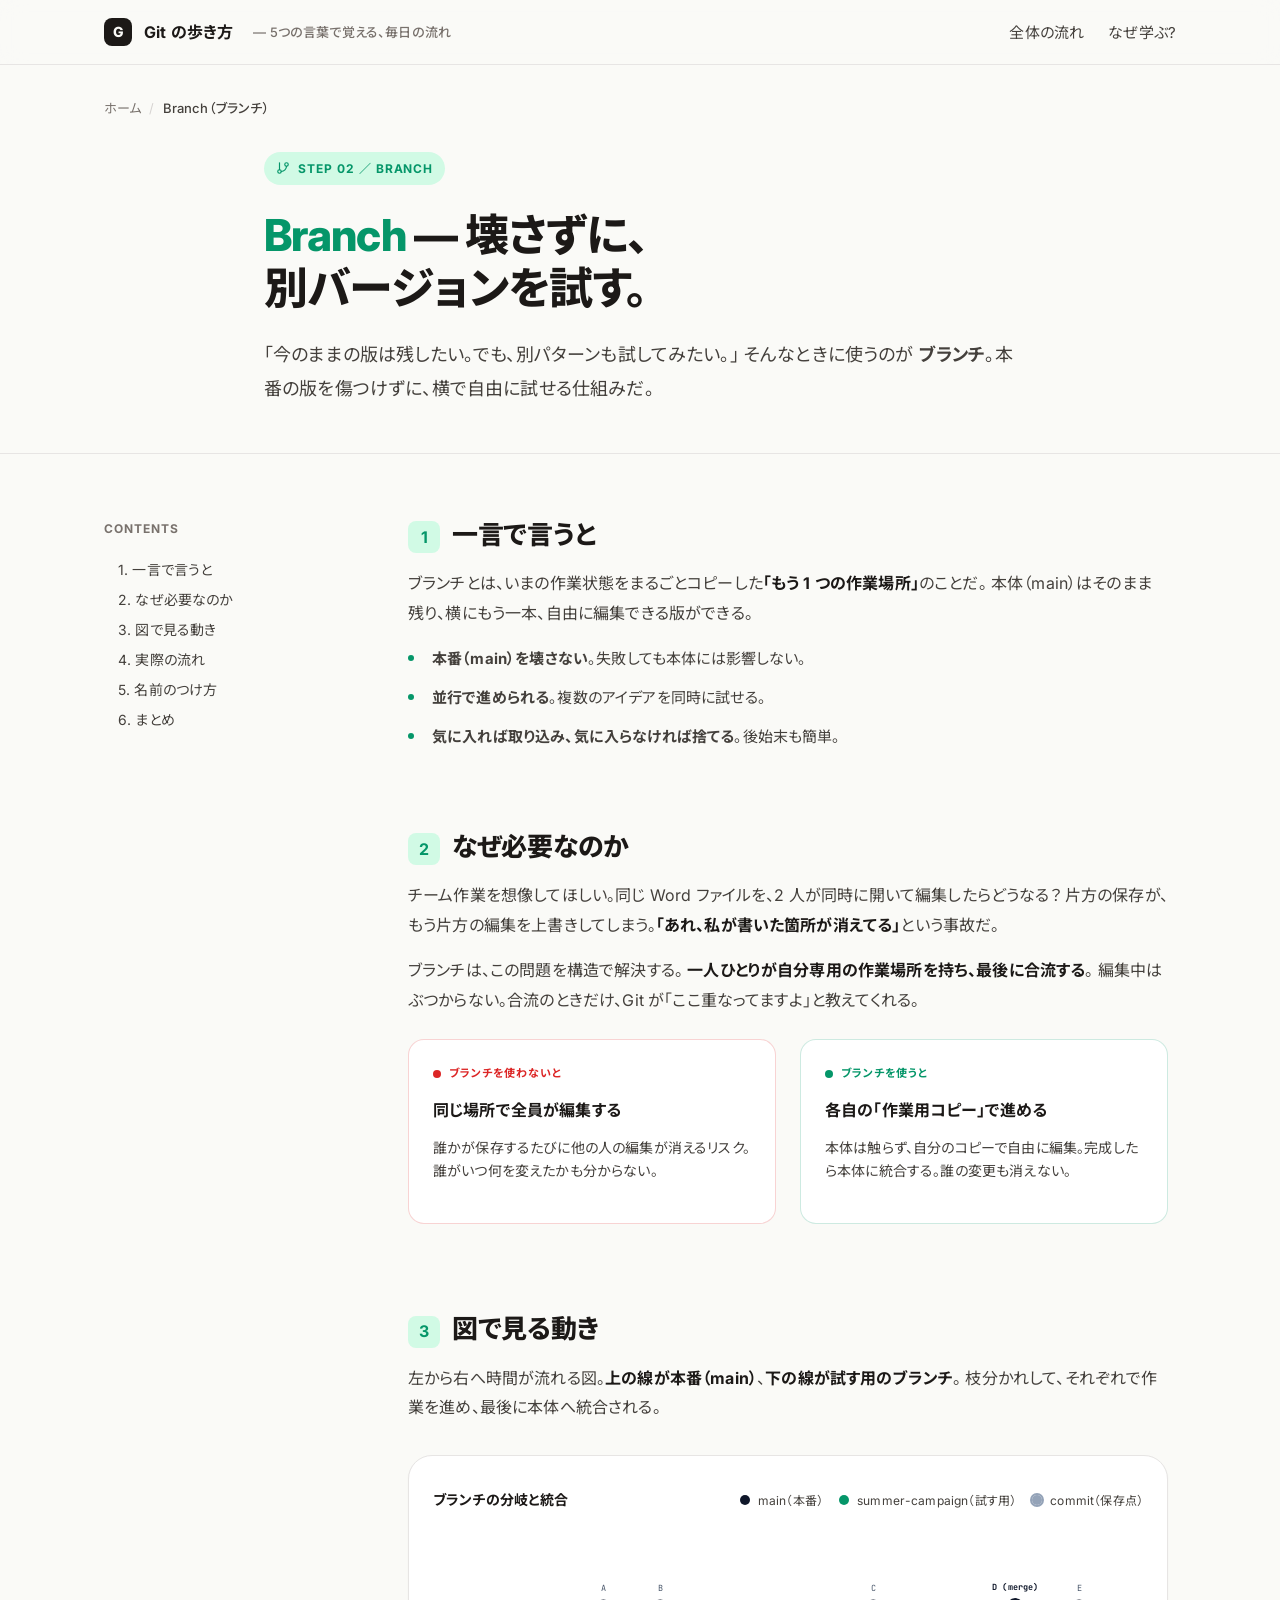
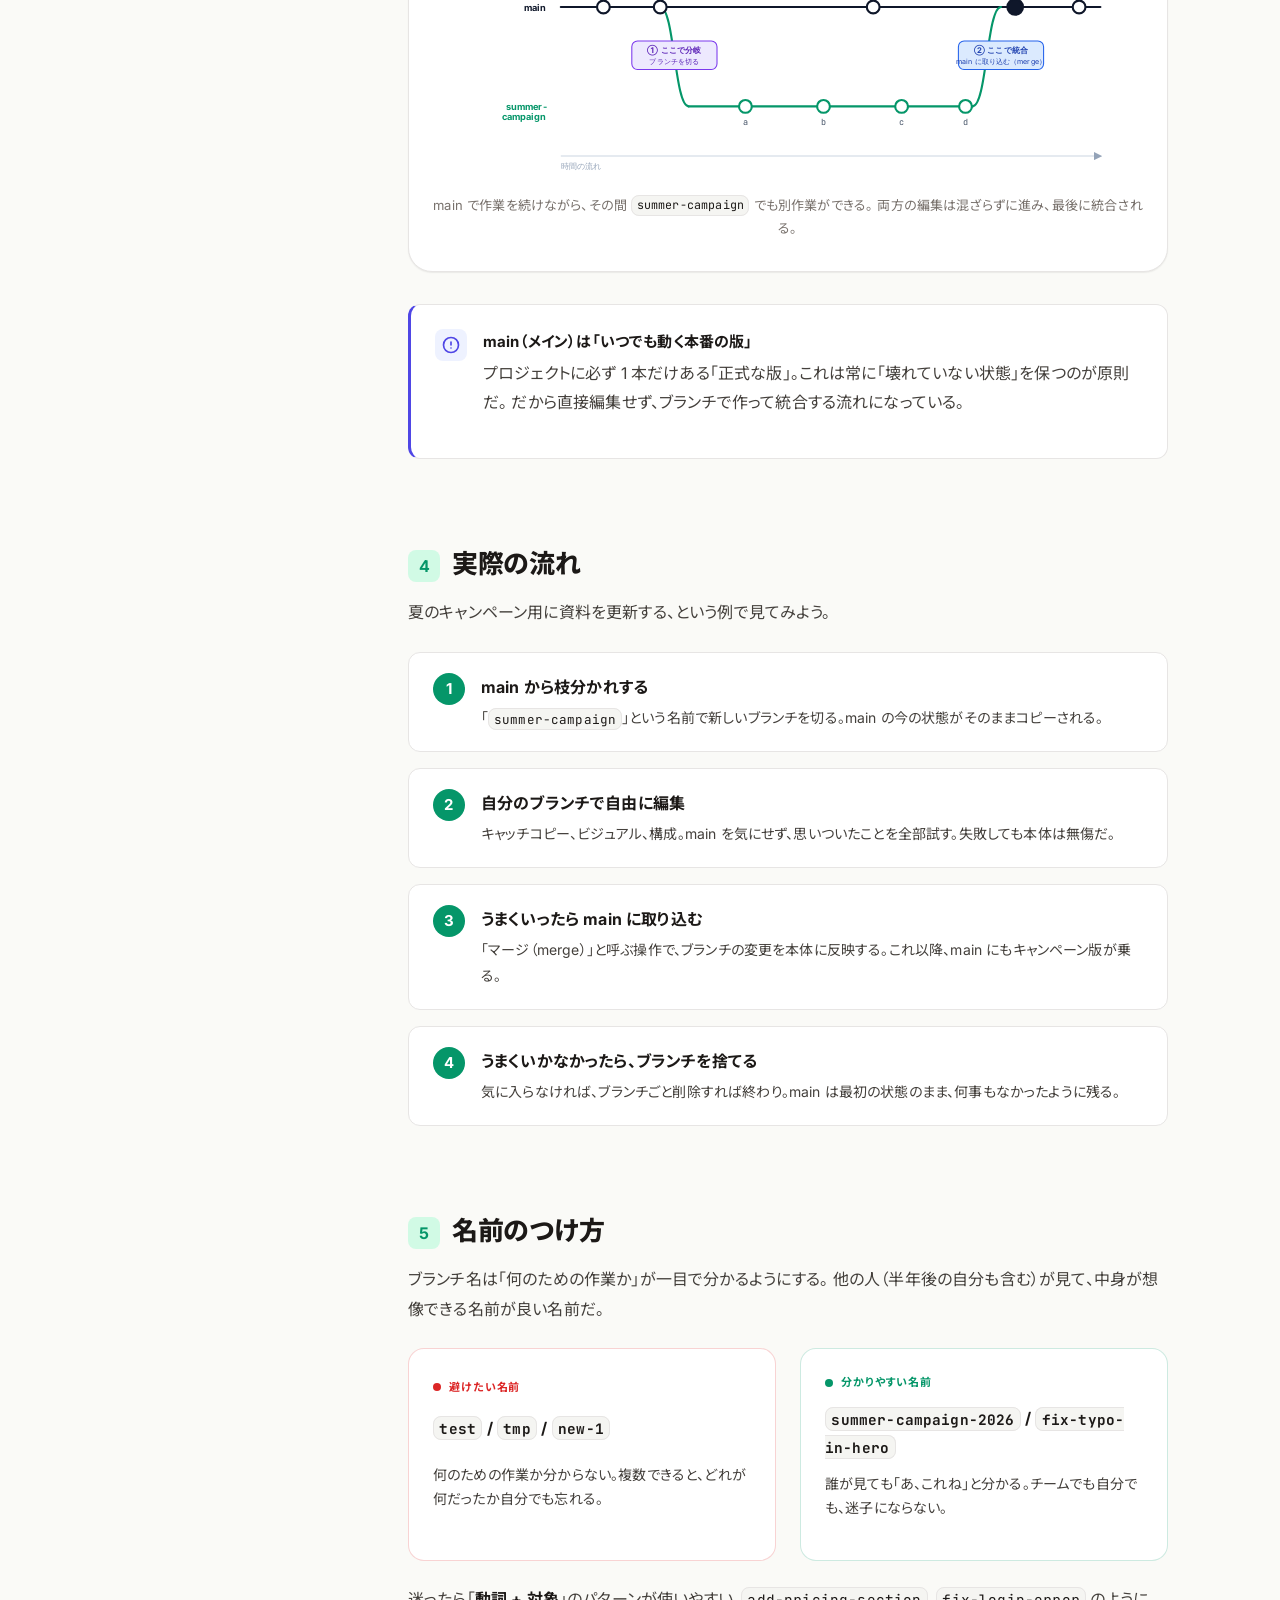
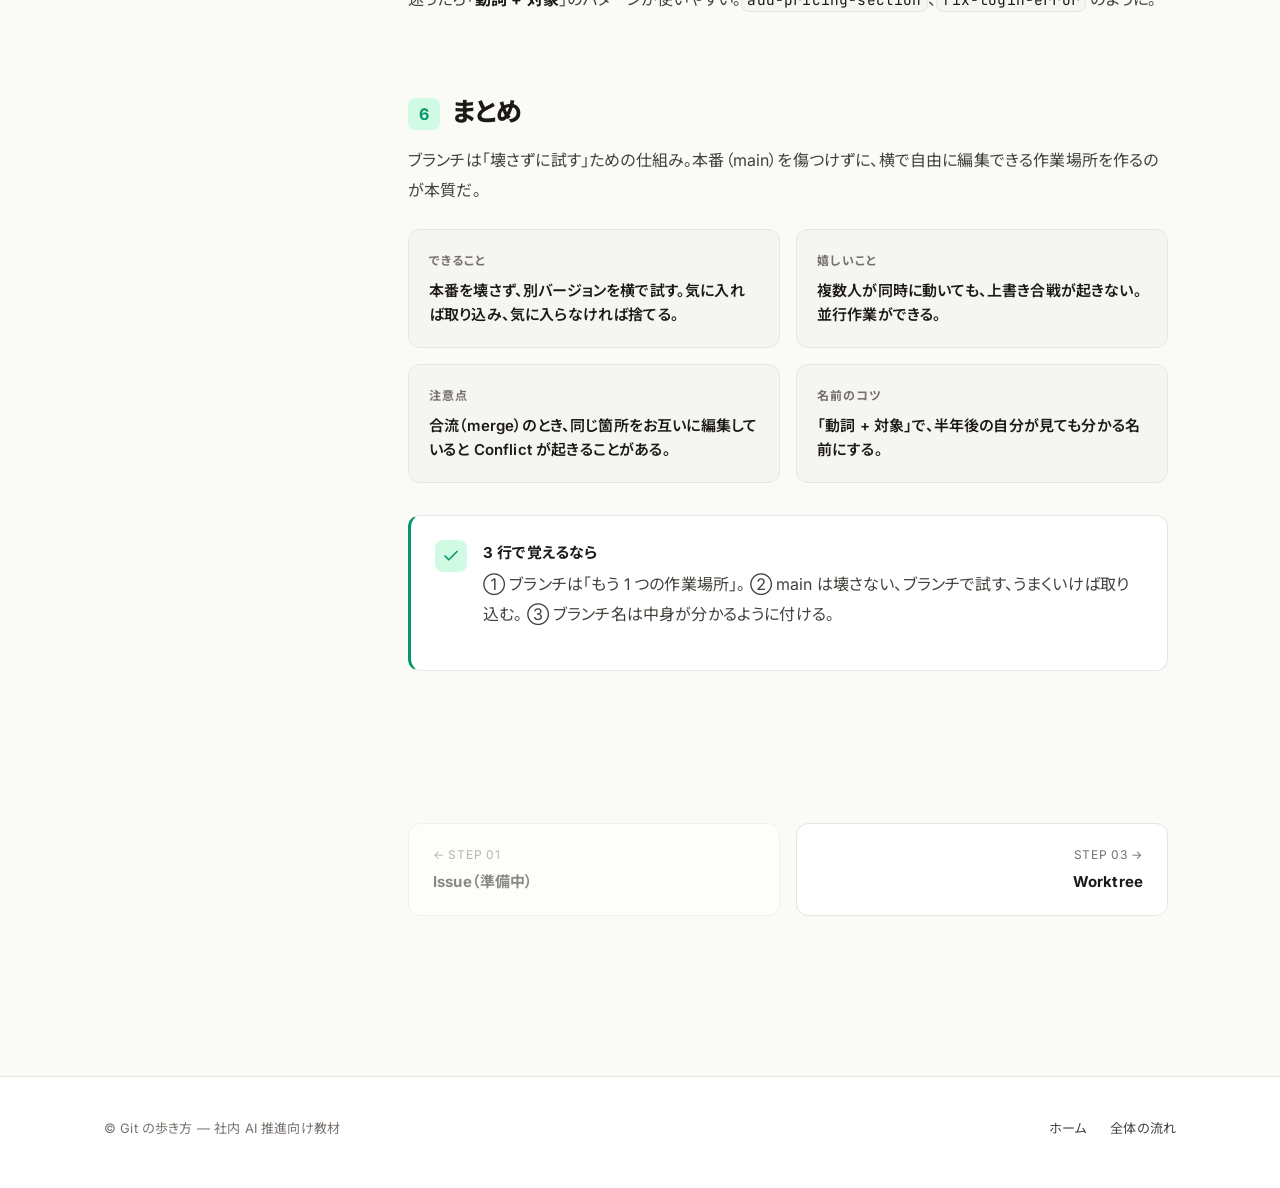
==== commit aa6bdb0e: "Add worktree page and per-topic color theming Closes #6  🤖 Generated with [Claude Code](https://clau" ====
--- a/branch.html
+++ b/branch.html
@@ -10,7 +10,7 @@
   <link rel="stylesheet" href="https://fonts.googleapis.com/css2?family=Inter:wght@400;500;600;700;800&family=JetBrains+Mono:wght@400;500;600&family=Noto+Sans+JP:wght@400;500;700;800&display=swap">
   <link rel="stylesheet" href="styles.css">
 </head>
-<body>
+<body data-topic="branch">
   <header class="site-header">
     <div class="container site-header__inner">
       <a class="brand" href="index.html">
@@ -329,13 +329,13 @@
 
           <!-- Pager -->
           <nav class="pager" aria-label="前後のページ">
-            <a class="pager-link" href="issue.html">
+            <a class="pager-link pager-link--disabled" href="#" aria-disabled="true">
               <span class="pager-link__label">← STEP 01</span>
-              <span class="pager-link__title">Issue</span>
+              <span class="pager-link__title">Issue（準備中）</span>
             </a>
-            <a class="pager-link pager-link--next pager-link--disabled" href="#" aria-disabled="true">
+            <a class="pager-link pager-link--next" href="worktree.html">
               <span class="pager-link__label">STEP 03 →</span>
-              <span class="pager-link__title">Worktree（準備中）</span>
+              <span class="pager-link__title">Worktree</span>
             </a>
           </nav>
 
--- a/styles.css
+++ b/styles.css
@@ -79,17 +79,16 @@
   /* container */
   --container: 1120px;
 
-  /* topic theme (per-page accent — default: branch) */
-  --topic: var(--c-branch);
-  --topic-bg: var(--c-branch-bg);
-}
-
-/* per-page topic theme override */
-.topic-issue    { --topic: var(--c-issue);    --topic-bg: var(--c-issue-bg); }
-.topic-branch   { --topic: var(--c-branch);   --topic-bg: var(--c-branch-bg); }
-.topic-worktree { --topic: var(--c-worktree); --topic-bg: var(--c-worktree-bg); }
-.topic-pr       { --topic: var(--c-pr);       --topic-bg: var(--c-pr-bg); }
-.topic-conflict { --topic: var(--c-conflict); --topic-bg: var(--c-conflict-bg); }
+  /* topic theme (per-page; overridden by [data-topic]) */
+  --c-page: var(--c-branch);
+  --c-page-bg: var(--c-branch-bg);
+}
+
+[data-topic="branch"]   { --c-page: var(--c-branch);   --c-page-bg: var(--c-branch-bg); }
+[data-topic="worktree"] { --c-page: var(--c-worktree); --c-page-bg: var(--c-worktree-bg); }
+[data-topic="issue"]    { --c-page: var(--c-issue);    --c-page-bg: var(--c-issue-bg); }
+[data-topic="pr"]       { --c-page: var(--c-pr);       --c-page-bg: var(--c-pr-bg); }
+[data-topic="conflict"] { --c-page: var(--c-conflict); --c-page-bg: var(--c-conflict-bg); }
 
 /* ---------- Base ---------- */
 html { font-size: 16px; }
@@ -547,8 +546,8 @@
   padding: 0.375rem 0.75rem;
   border-radius: var(--r-pill);
   width: fit-content;
-  background: var(--topic-bg);
-  color: var(--topic);
+  background: var(--c-page-bg);
+  color: var(--c-page);
 }
 .page-hero__title {
   font-size: clamp(2rem, 4vw, 2.75rem);
@@ -556,7 +555,7 @@
   letter-spacing: -0.02em;
   line-height: 1.2;
 }
-.page-hero__title span { color: var(--topic); }
+.page-hero__title span { color: var(--c-page); }
 .page-hero__lead {
   font-size: clamp(1rem, 1.6vw, 1.125rem);
   color: var(--ink-soft);
@@ -616,8 +615,8 @@
   width: 32px;
   height: 32px;
   border-radius: var(--r-sm);
-  background: var(--topic-bg);
-  color: var(--topic);
+  background: var(--c-page-bg);
+  color: var(--c-page);
   font-size: 1rem;
   font-weight: 700;
   margin-right: var(--sp-3);
@@ -655,7 +654,7 @@
   top: 0.7em;
   width: 6px;
   height: 6px;
-  background: var(--topic);
+  background: var(--c-page);
   border-radius: 50%;
 }
 
@@ -694,8 +693,8 @@
 .callout__text { font-size: 0.875rem; color: var(--ink-soft); line-height: 1.7; }
 .callout--warn { border-left-color: var(--c-conflict); }
 .callout--warn .callout__icon { background: var(--c-conflict-bg); color: var(--c-conflict); }
-.callout--ok { border-left-color: var(--c-branch); }
-.callout--ok .callout__icon { background: var(--c-branch-bg); color: var(--c-branch); }
+.callout--ok { border-left-color: var(--c-page); }
+.callout--ok .callout__icon { background: var(--c-page-bg); color: var(--c-page); }
 
 /* metaphor box */
 .metaphor {
@@ -800,7 +799,7 @@
   width: 32px;
   height: 32px;
   border-radius: 50%;
-  background: var(--topic);
+  background: var(--c-page);
   color: white;
   display: grid;
   place-items: center;
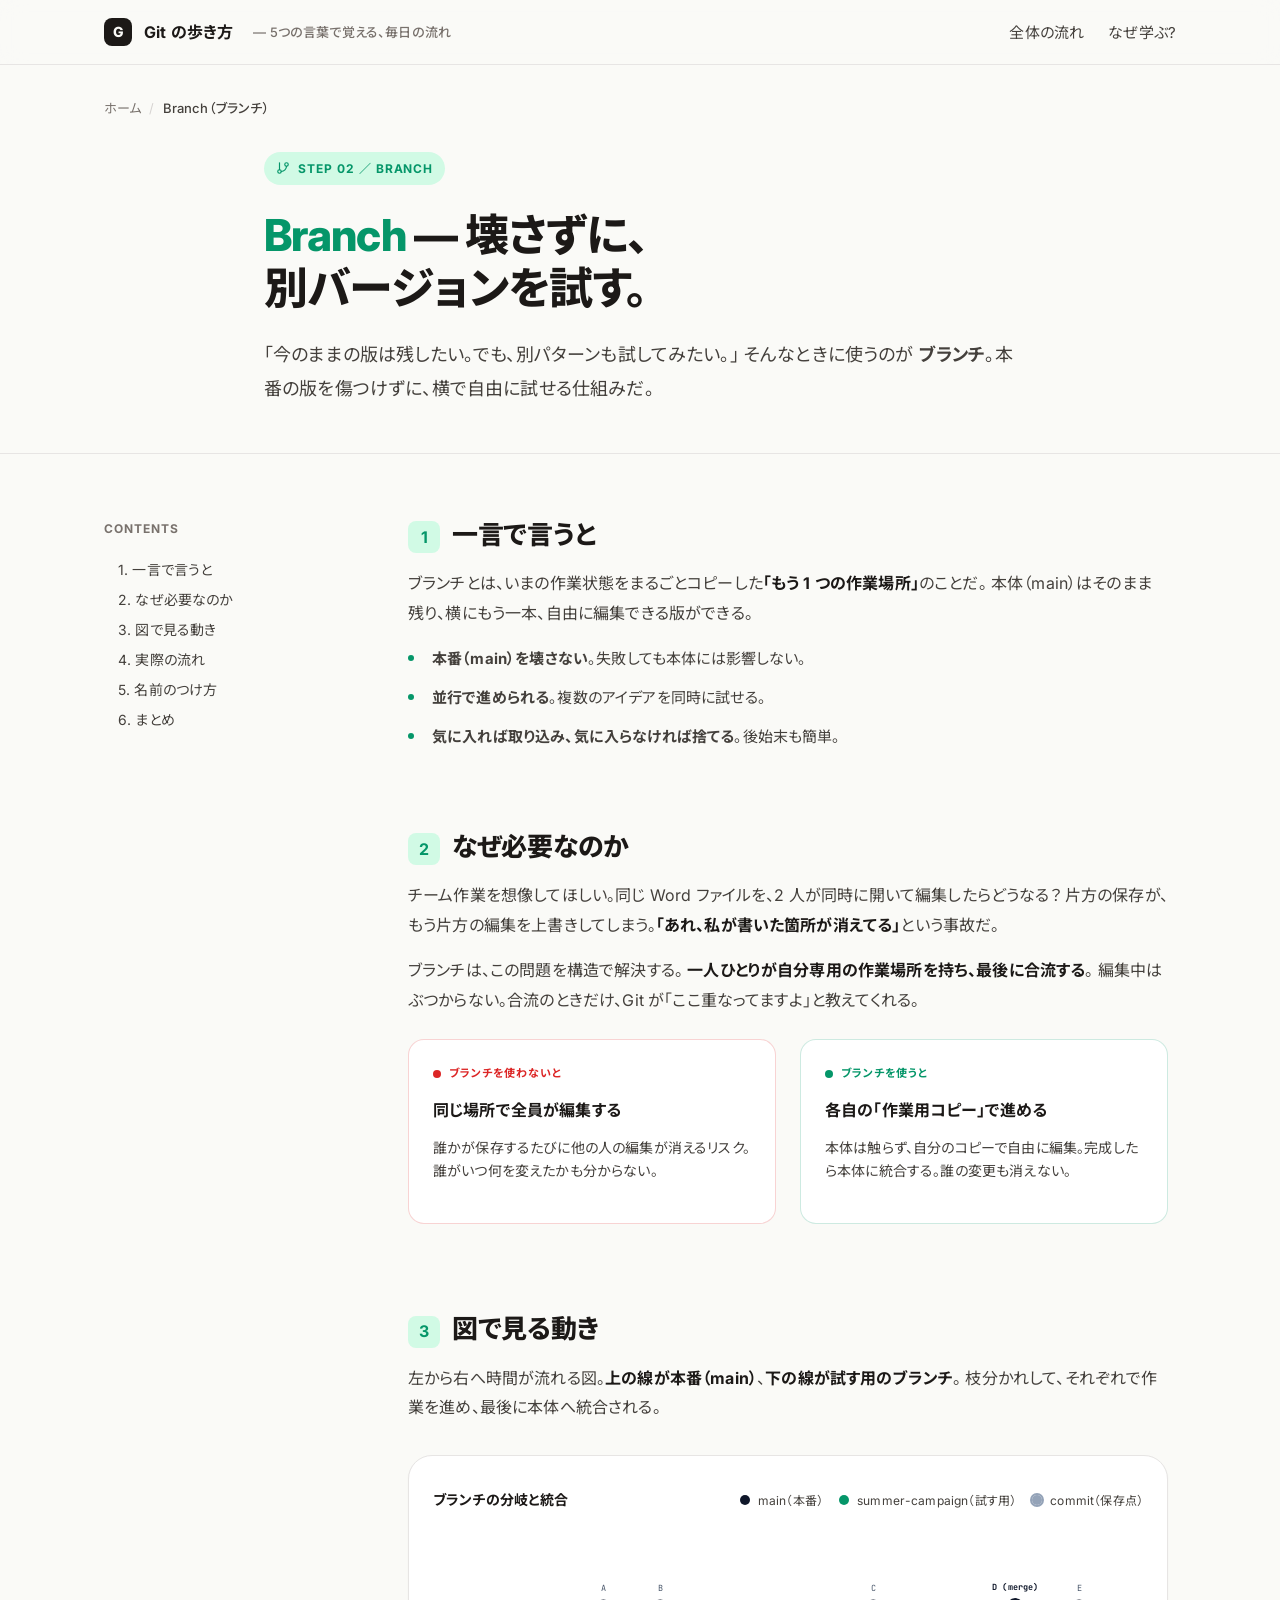
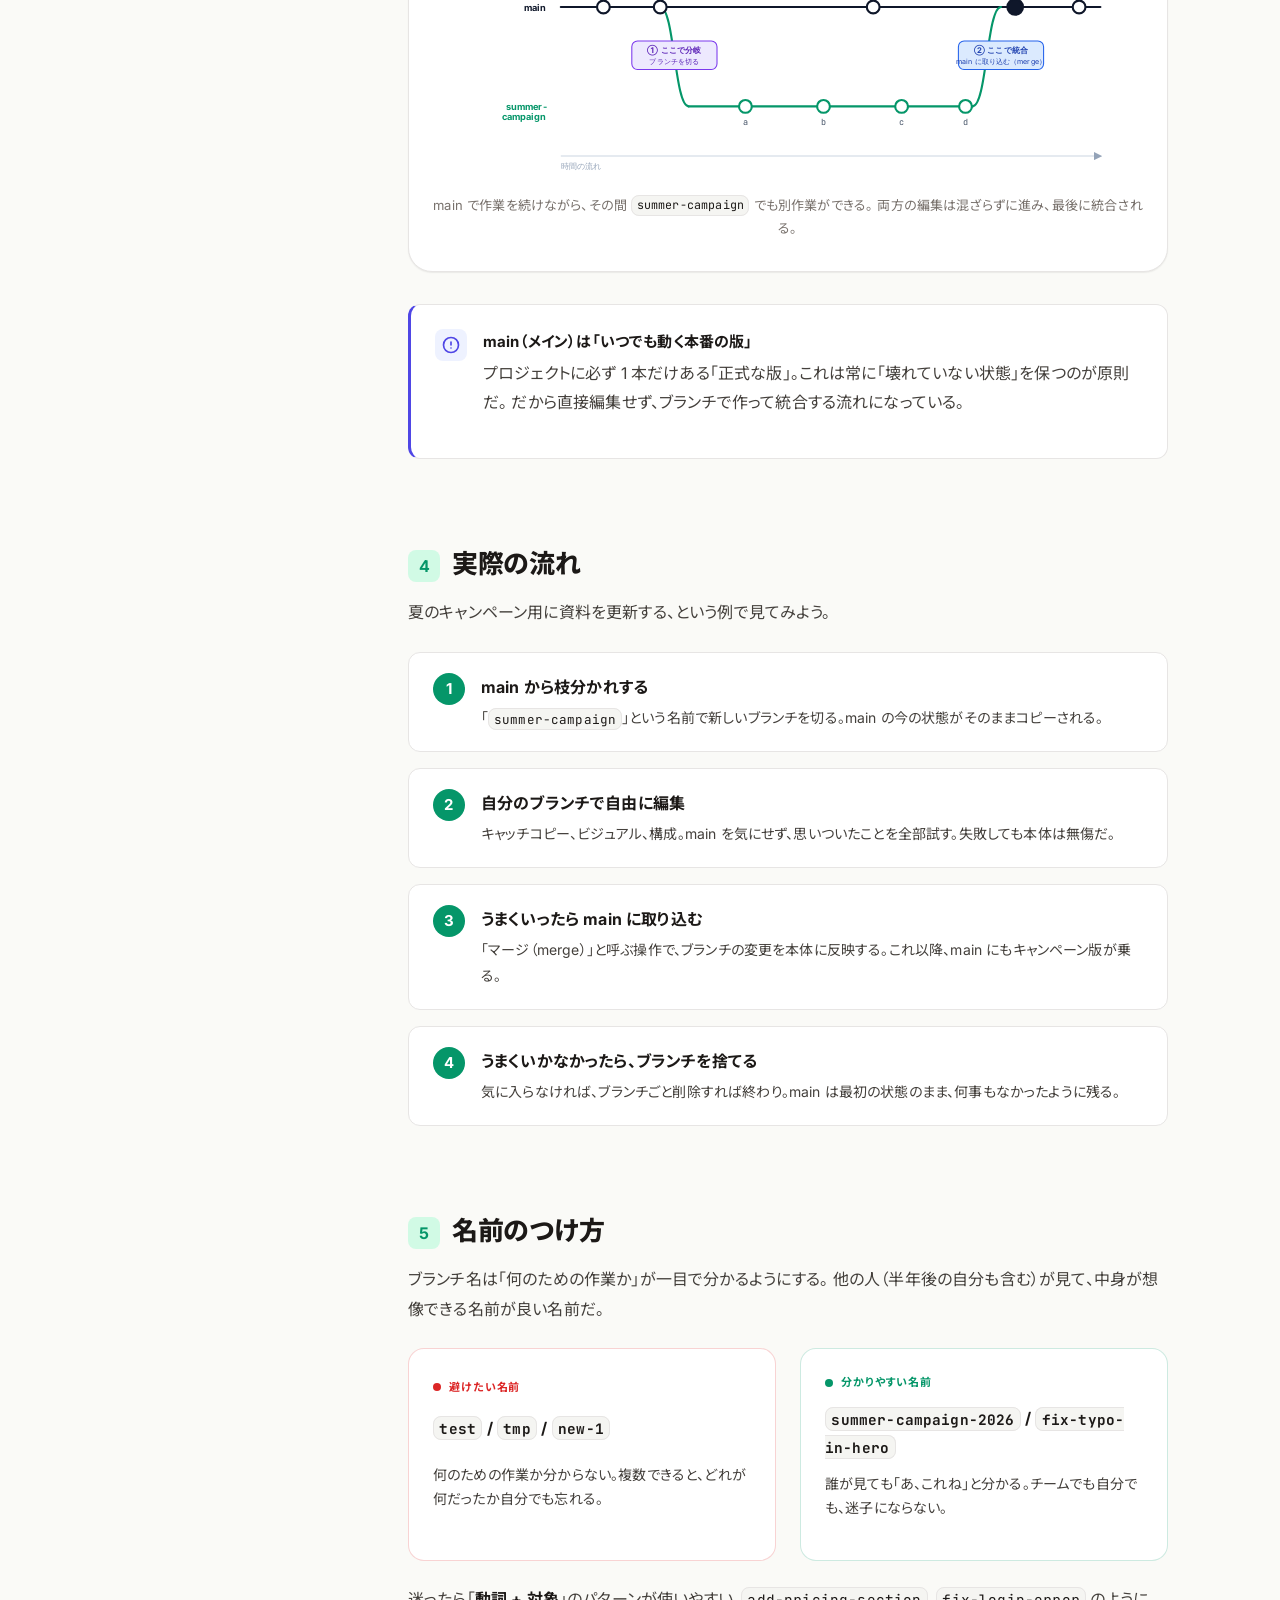
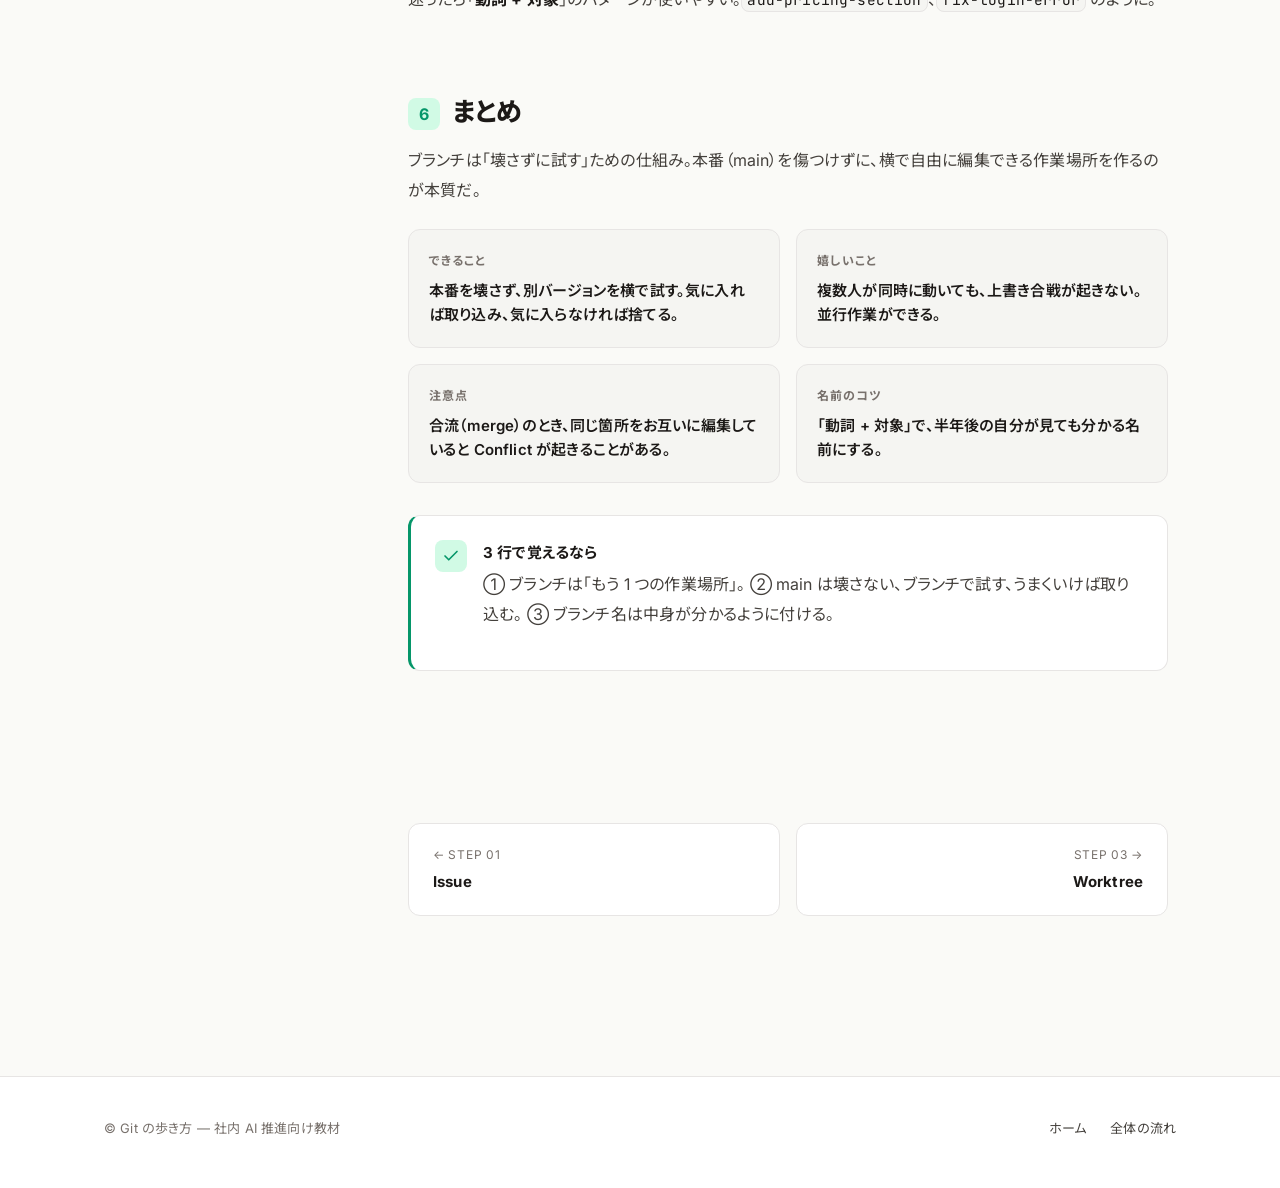
==== commit 579b5332: "Merge main into worktree-issue-6-worktree-docs main 側の Issue ページ追加と同じ「ページごとのテーマカラー」を実装していたため、命名規約の衝突" ====
--- a/branch.html
+++ b/branch.html
@@ -10,7 +10,7 @@
   <link rel="stylesheet" href="https://fonts.googleapis.com/css2?family=Inter:wght@400;500;600;700;800&family=JetBrains+Mono:wght@400;500;600&family=Noto+Sans+JP:wght@400;500;700;800&display=swap">
   <link rel="stylesheet" href="styles.css">
 </head>
-<body data-topic="branch">
+<body class="topic-branch">
   <header class="site-header">
     <div class="container site-header__inner">
       <a class="brand" href="index.html">
@@ -329,9 +329,9 @@
 
           <!-- Pager -->
           <nav class="pager" aria-label="前後のページ">
-            <a class="pager-link pager-link--disabled" href="#" aria-disabled="true">
+            <a class="pager-link" href="issue.html">
               <span class="pager-link__label">← STEP 01</span>
-              <span class="pager-link__title">Issue（準備中）</span>
+              <span class="pager-link__title">Issue</span>
             </a>
             <a class="pager-link pager-link--next" href="worktree.html">
               <span class="pager-link__label">STEP 03 →</span>
--- a/styles.css
+++ b/styles.css
@@ -79,16 +79,17 @@
   /* container */
   --container: 1120px;
 
-  /* topic theme (per-page; overridden by [data-topic]) */
-  --c-page: var(--c-branch);
-  --c-page-bg: var(--c-branch-bg);
-}
-
-[data-topic="branch"]   { --c-page: var(--c-branch);   --c-page-bg: var(--c-branch-bg); }
-[data-topic="worktree"] { --c-page: var(--c-worktree); --c-page-bg: var(--c-worktree-bg); }
-[data-topic="issue"]    { --c-page: var(--c-issue);    --c-page-bg: var(--c-issue-bg); }
-[data-topic="pr"]       { --c-page: var(--c-pr);       --c-page-bg: var(--c-pr-bg); }
-[data-topic="conflict"] { --c-page: var(--c-conflict); --c-page-bg: var(--c-conflict-bg); }
+  /* topic theme (per-page accent — default: branch) */
+  --topic: var(--c-branch);
+  --topic-bg: var(--c-branch-bg);
+}
+
+/* per-page topic theme override */
+.topic-issue    { --topic: var(--c-issue);    --topic-bg: var(--c-issue-bg); }
+.topic-branch   { --topic: var(--c-branch);   --topic-bg: var(--c-branch-bg); }
+.topic-worktree { --topic: var(--c-worktree); --topic-bg: var(--c-worktree-bg); }
+.topic-pr       { --topic: var(--c-pr);       --topic-bg: var(--c-pr-bg); }
+.topic-conflict { --topic: var(--c-conflict); --topic-bg: var(--c-conflict-bg); }
 
 /* ---------- Base ---------- */
 html { font-size: 16px; }
@@ -546,8 +547,8 @@
   padding: 0.375rem 0.75rem;
   border-radius: var(--r-pill);
   width: fit-content;
-  background: var(--c-page-bg);
-  color: var(--c-page);
+  background: var(--topic-bg);
+  color: var(--topic);
 }
 .page-hero__title {
   font-size: clamp(2rem, 4vw, 2.75rem);
@@ -555,7 +556,7 @@
   letter-spacing: -0.02em;
   line-height: 1.2;
 }
-.page-hero__title span { color: var(--c-page); }
+.page-hero__title span { color: var(--topic); }
 .page-hero__lead {
   font-size: clamp(1rem, 1.6vw, 1.125rem);
   color: var(--ink-soft);
@@ -615,8 +616,8 @@
   width: 32px;
   height: 32px;
   border-radius: var(--r-sm);
-  background: var(--c-page-bg);
-  color: var(--c-page);
+  background: var(--topic-bg);
+  color: var(--topic);
   font-size: 1rem;
   font-weight: 700;
   margin-right: var(--sp-3);
@@ -654,7 +655,7 @@
   top: 0.7em;
   width: 6px;
   height: 6px;
-  background: var(--c-page);
+  background: var(--topic);
   border-radius: 50%;
 }
 
@@ -693,8 +694,8 @@
 .callout__text { font-size: 0.875rem; color: var(--ink-soft); line-height: 1.7; }
 .callout--warn { border-left-color: var(--c-conflict); }
 .callout--warn .callout__icon { background: var(--c-conflict-bg); color: var(--c-conflict); }
-.callout--ok { border-left-color: var(--c-page); }
-.callout--ok .callout__icon { background: var(--c-page-bg); color: var(--c-page); }
+.callout--ok { border-left-color: var(--topic); }
+.callout--ok .callout__icon { background: var(--topic-bg); color: var(--topic); }
 
 /* metaphor box */
 .metaphor {
@@ -799,7 +800,7 @@
   width: 32px;
   height: 32px;
   border-radius: 50%;
-  background: var(--c-page);
+  background: var(--topic);
   color: white;
   display: grid;
   place-items: center;
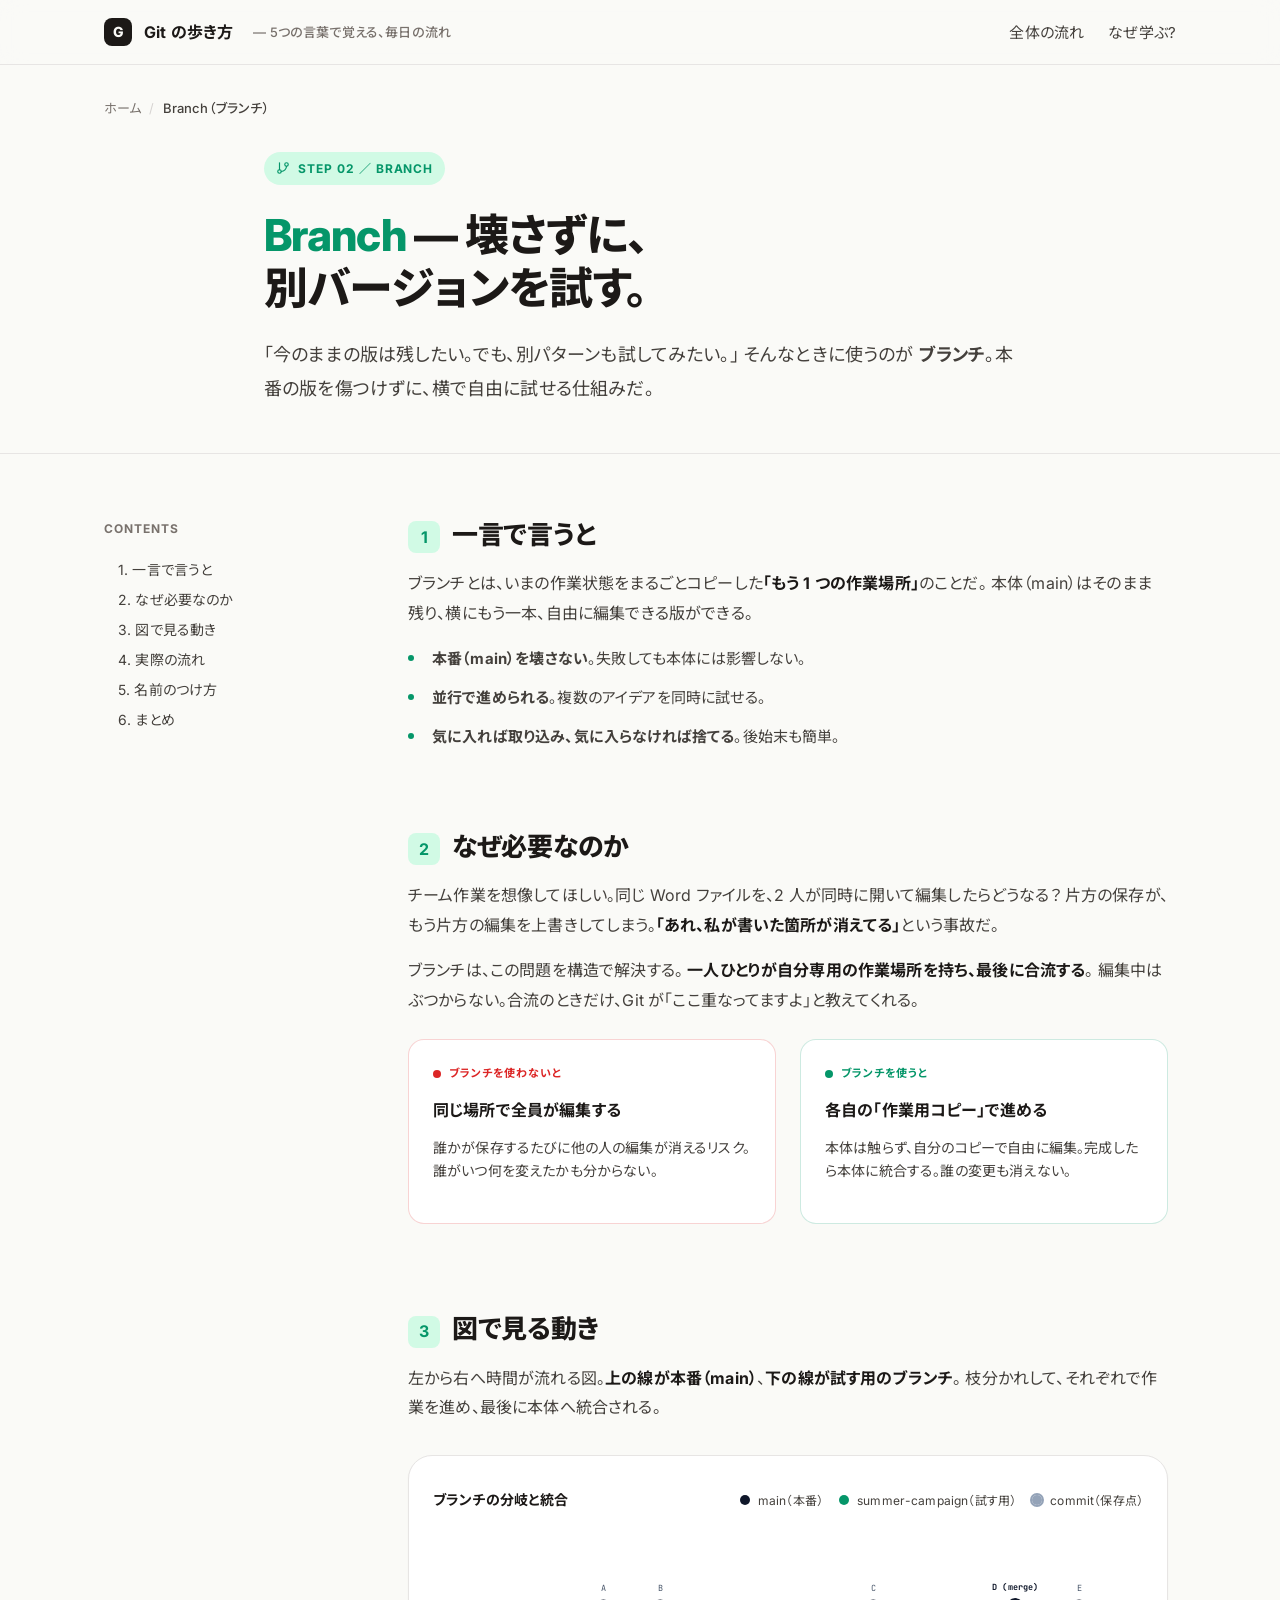
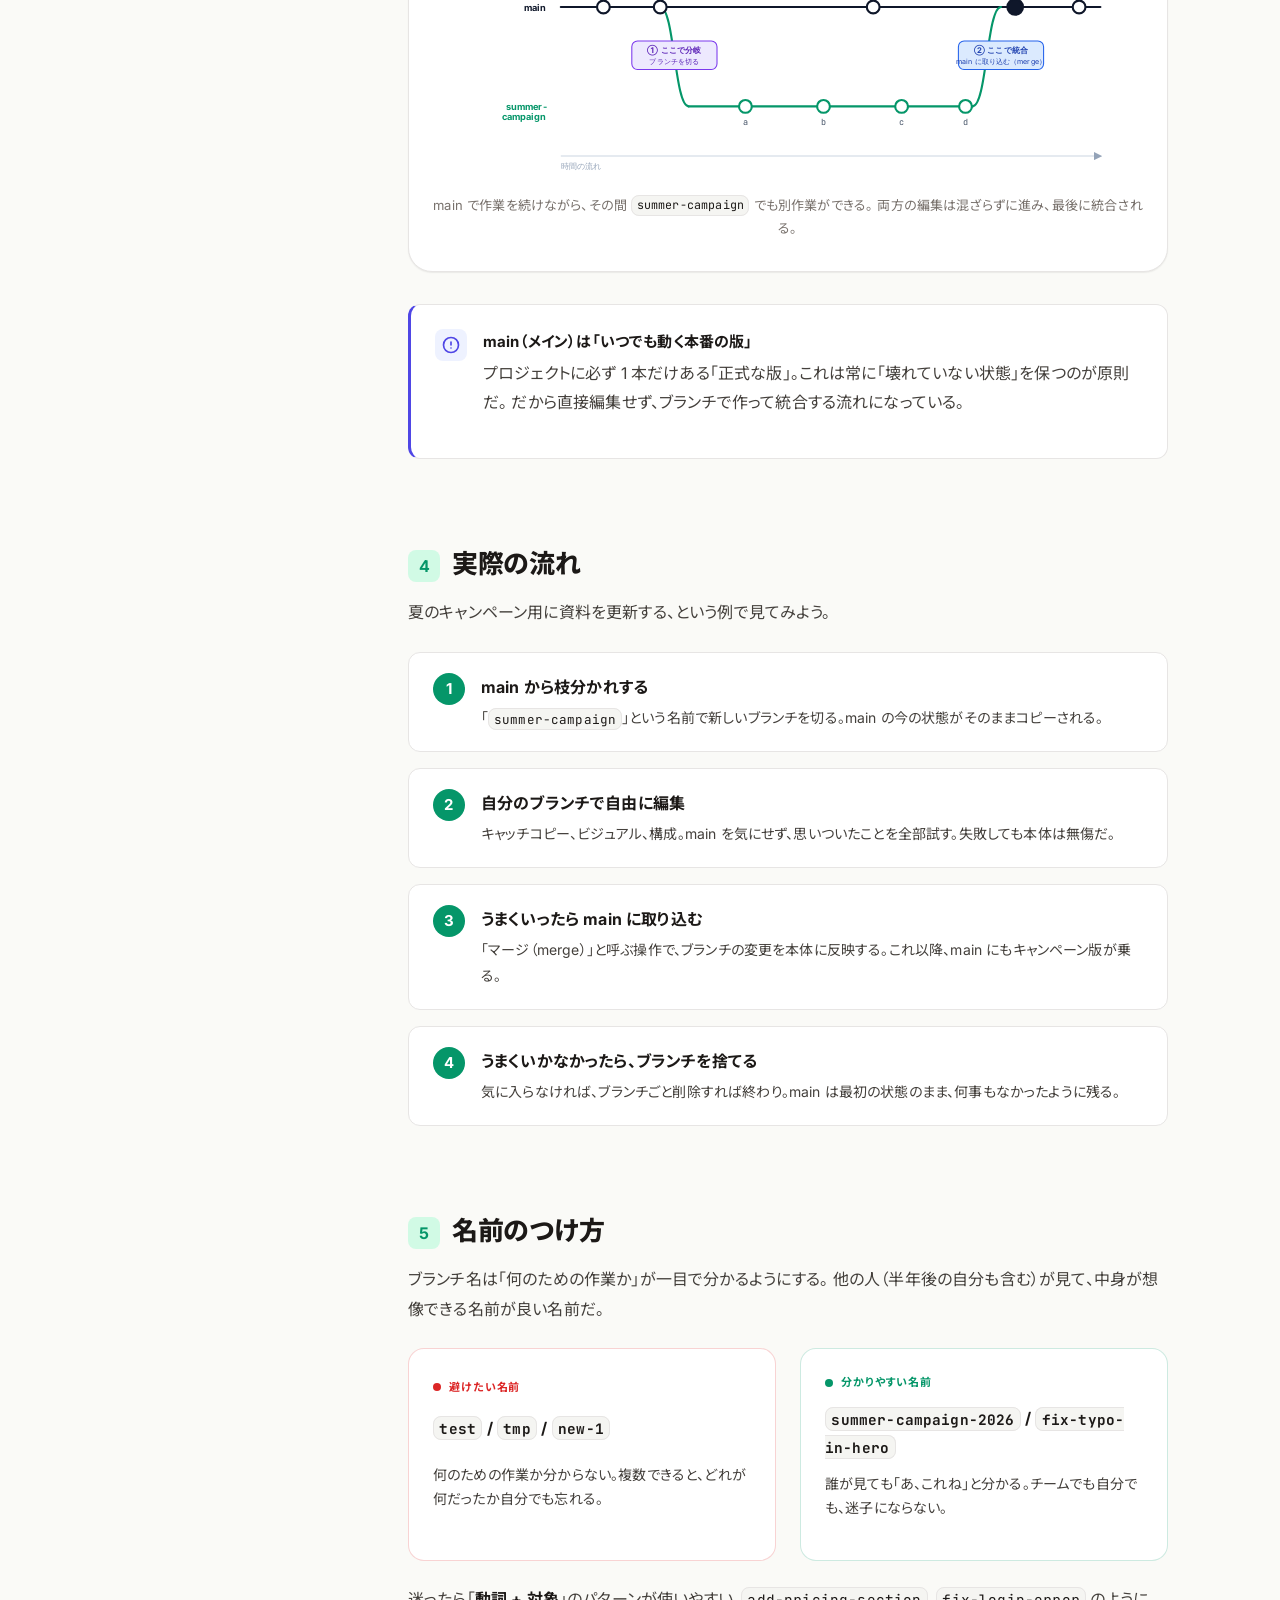
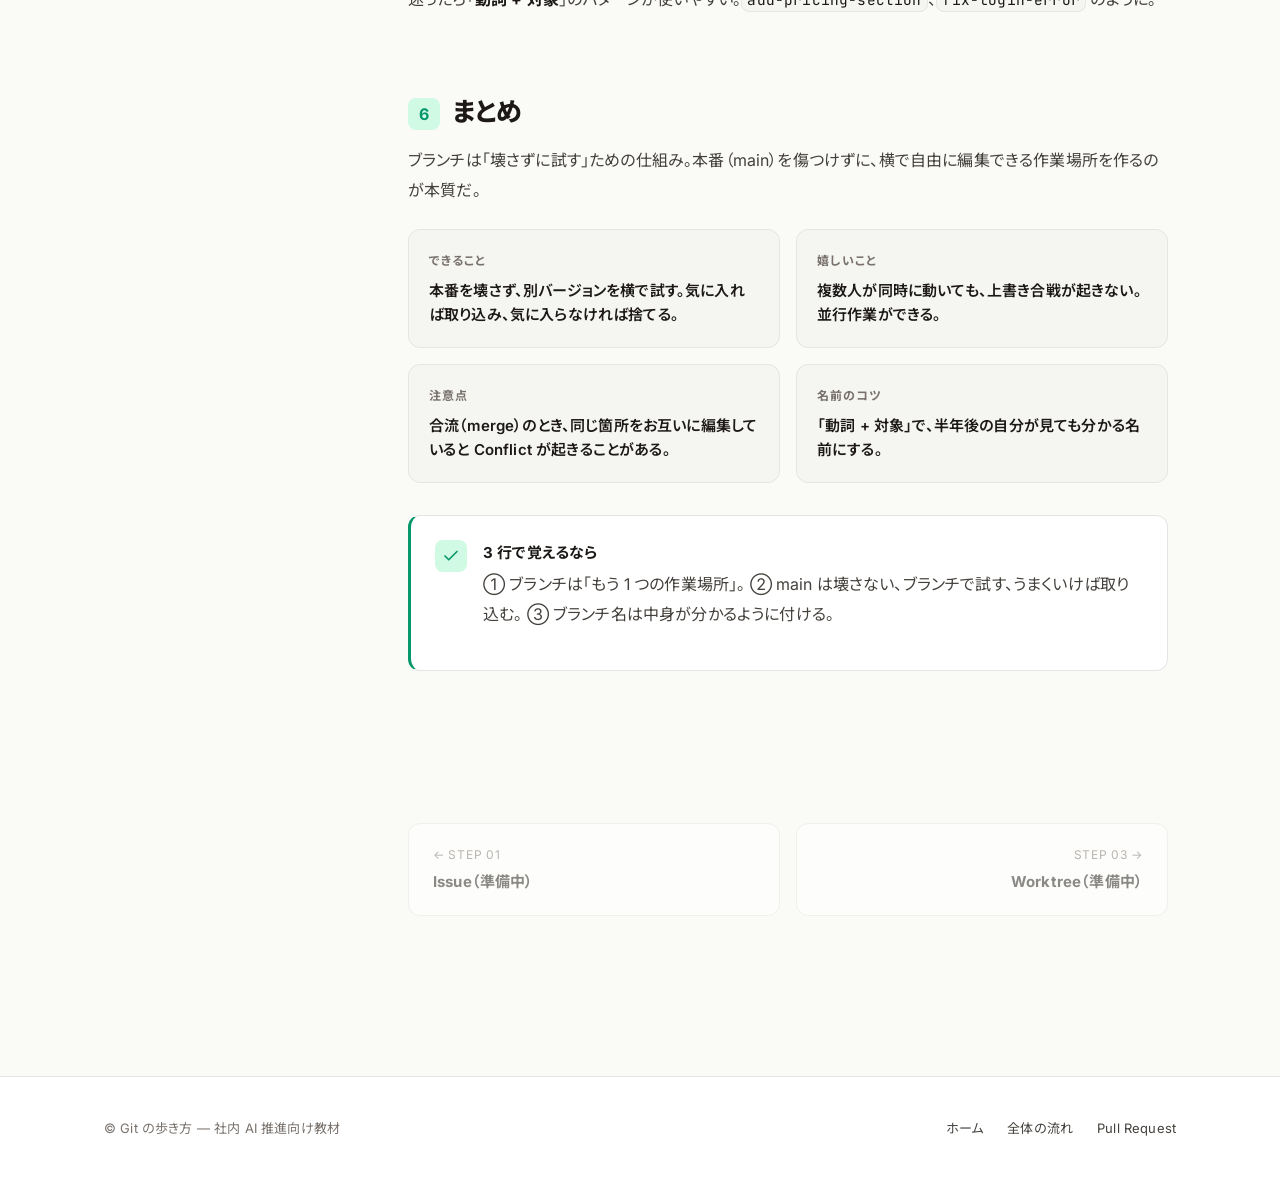
==== commit b6b4514e: "Add Pull Request page with theme override and PR card components - 新規 pr.html: 6セクション構成（一言で言うと / なぜ必" ====
--- a/branch.html
+++ b/branch.html
@@ -10,7 +10,7 @@
   <link rel="stylesheet" href="https://fonts.googleapis.com/css2?family=Inter:wght@400;500;600;700;800&family=JetBrains+Mono:wght@400;500;600&family=Noto+Sans+JP:wght@400;500;700;800&display=swap">
   <link rel="stylesheet" href="styles.css">
 </head>
-<body class="topic-branch">
+<body>
   <header class="site-header">
     <div class="container site-header__inner">
       <a class="brand" href="index.html">
@@ -329,13 +329,13 @@
 
           <!-- Pager -->
           <nav class="pager" aria-label="前後のページ">
-            <a class="pager-link" href="issue.html">
+            <a class="pager-link pager-link--disabled" href="#" aria-disabled="true">
               <span class="pager-link__label">← STEP 01</span>
-              <span class="pager-link__title">Issue</span>
+              <span class="pager-link__title">Issue（準備中）</span>
             </a>
-            <a class="pager-link pager-link--next" href="worktree.html">
+            <a class="pager-link pager-link--next pager-link--disabled" href="#" aria-disabled="true">
               <span class="pager-link__label">STEP 03 →</span>
-              <span class="pager-link__title">Worktree</span>
+              <span class="pager-link__title">Worktree（準備中）</span>
             </a>
           </nav>
 
@@ -350,6 +350,7 @@
       <nav class="site-footer__nav" aria-label="フッターナビ">
         <a href="index.html">ホーム</a>
         <a href="index.html#flow">全体の流れ</a>
+        <a href="pr.html">Pull Request</a>
       </nav>
     </div>
   </footer>
--- a/styles.css
+++ b/styles.css
@@ -78,18 +78,7 @@
 
   /* container */
   --container: 1120px;
-
-  /* topic theme (per-page accent — default: branch) */
-  --topic: var(--c-branch);
-  --topic-bg: var(--c-branch-bg);
-}
-
-/* per-page topic theme override */
-.topic-issue    { --topic: var(--c-issue);    --topic-bg: var(--c-issue-bg); }
-.topic-branch   { --topic: var(--c-branch);   --topic-bg: var(--c-branch-bg); }
-.topic-worktree { --topic: var(--c-worktree); --topic-bg: var(--c-worktree-bg); }
-.topic-pr       { --topic: var(--c-pr);       --topic-bg: var(--c-pr-bg); }
-.topic-conflict { --topic: var(--c-conflict); --topic-bg: var(--c-conflict-bg); }
+}
 
 /* ---------- Base ---------- */
 html { font-size: 16px; }
@@ -547,8 +536,8 @@
   padding: 0.375rem 0.75rem;
   border-radius: var(--r-pill);
   width: fit-content;
-  background: var(--topic-bg);
-  color: var(--topic);
+  background: var(--c-branch-bg);
+  color: var(--c-branch);
 }
 .page-hero__title {
   font-size: clamp(2rem, 4vw, 2.75rem);
@@ -556,7 +545,7 @@
   letter-spacing: -0.02em;
   line-height: 1.2;
 }
-.page-hero__title span { color: var(--topic); }
+.page-hero__title span { color: var(--c-branch); }
 .page-hero__lead {
   font-size: clamp(1rem, 1.6vw, 1.125rem);
   color: var(--ink-soft);
@@ -616,8 +605,8 @@
   width: 32px;
   height: 32px;
   border-radius: var(--r-sm);
-  background: var(--topic-bg);
-  color: var(--topic);
+  background: var(--c-branch-bg);
+  color: var(--c-branch);
   font-size: 1rem;
   font-weight: 700;
   margin-right: var(--sp-3);
@@ -655,7 +644,7 @@
   top: 0.7em;
   width: 6px;
   height: 6px;
-  background: var(--topic);
+  background: var(--c-branch);
   border-radius: 50%;
 }
 
@@ -694,8 +683,8 @@
 .callout__text { font-size: 0.875rem; color: var(--ink-soft); line-height: 1.7; }
 .callout--warn { border-left-color: var(--c-conflict); }
 .callout--warn .callout__icon { background: var(--c-conflict-bg); color: var(--c-conflict); }
-.callout--ok { border-left-color: var(--topic); }
-.callout--ok .callout__icon { background: var(--topic-bg); color: var(--topic); }
+.callout--ok { border-left-color: var(--c-branch); }
+.callout--ok .callout__icon { background: var(--c-branch-bg); color: var(--c-branch); }
 
 /* metaphor box */
 .metaphor {
@@ -800,7 +789,7 @@
   width: 32px;
   height: 32px;
   border-radius: 50%;
-  background: var(--topic);
+  background: var(--c-branch);
   color: white;
   display: grid;
   place-items: center;
@@ -880,6 +869,162 @@
   cursor: not-allowed;
   pointer-events: none;
 }
+
+/* ==========================================================================
+   Topic theme: PR (pull-request page)
+   detail page の色を branch (緑) から pr (青) に差し替える
+   ========================================================================== */
+.theme-pr .page-hero__tag {
+  background: var(--c-pr-bg);
+  color: var(--c-pr);
+}
+.theme-pr .page-hero__title span { color: var(--c-pr); }
+.theme-pr .content h2 .num {
+  background: var(--c-pr-bg);
+  color: var(--c-pr);
+}
+.theme-pr .content ul.bullets li::before { background: var(--c-pr); }
+.theme-pr .step__num { background: var(--c-pr); }
+.theme-pr .metaphor-card--good .metaphor-card__label { color: var(--c-pr); }
+.theme-pr .metaphor-card--good { border-color: rgba(37, 99, 235, 0.2); }
+.theme-pr .callout--ok { border-left-color: var(--c-pr); }
+.theme-pr .callout--ok .callout__icon {
+  background: var(--c-pr-bg);
+  color: var(--c-pr);
+}
+
+/* PR ページ用の追加コンポーネント: 模擬 PR カード */
+.pr-card {
+  background: var(--surface);
+  border: 1px solid var(--border);
+  border-radius: var(--r-lg);
+  margin: var(--sp-6) 0;
+  overflow: hidden;
+  box-shadow: var(--shadow-sm);
+}
+.pr-card__head {
+  display: flex;
+  align-items: center;
+  gap: var(--sp-3);
+  padding: var(--sp-4) var(--sp-5);
+  background: var(--surface-muted);
+  border-bottom: 1px solid var(--border);
+  flex-wrap: wrap;
+}
+.pr-card__status {
+  display: inline-flex;
+  align-items: center;
+  gap: var(--sp-2);
+  padding: 0.25rem 0.625rem;
+  background: var(--c-pr-bg);
+  color: var(--c-pr);
+  border-radius: var(--r-pill);
+  font-size: 0.75rem;
+  font-weight: 700;
+  letter-spacing: 0.04em;
+}
+.pr-card__status::before {
+  content: "";
+  width: 6px;
+  height: 6px;
+  border-radius: 50%;
+  background: var(--c-pr);
+}
+.pr-card__title {
+  font-size: 1rem;
+  font-weight: 700;
+  color: var(--ink);
+  flex: 1 1 auto;
+  min-width: 0;
+}
+.pr-card__meta {
+  font-size: 0.75rem;
+  color: var(--ink-mute);
+  font-family: var(--font-mono);
+}
+.pr-card__body {
+  padding: var(--sp-5);
+  display: grid;
+  gap: var(--sp-4);
+}
+.pr-card__field {
+  display: grid;
+  gap: var(--sp-1);
+}
+.pr-card__field-label {
+  font-size: 0.6875rem;
+  font-weight: 700;
+  letter-spacing: 0.08em;
+  text-transform: uppercase;
+  color: var(--ink-mute);
+}
+.pr-card__field-value {
+  font-size: 0.875rem;
+  color: var(--ink-soft);
+  line-height: 1.75;
+}
+.pr-card__field-value strong { color: var(--ink); font-weight: 700; }
+
+/* レビューでやり取りされるコメント風ブロック */
+.review-thread {
+  display: grid;
+  gap: var(--sp-4);
+  margin: var(--sp-6) 0;
+}
+.review-comment {
+  display: grid;
+  grid-template-columns: auto 1fr;
+  gap: var(--sp-3);
+  align-items: start;
+}
+.review-comment__avatar {
+  width: 32px;
+  height: 32px;
+  border-radius: 50%;
+  display: grid;
+  place-items: center;
+  font-weight: 700;
+  font-size: 0.8125rem;
+  color: white;
+  background: var(--c-pr);
+  flex-shrink: 0;
+}
+.review-comment--author .review-comment__avatar { background: var(--c-branch); }
+.review-comment__body {
+  background: var(--surface);
+  border: 1px solid var(--border);
+  border-radius: var(--r-md);
+  padding: var(--sp-3) var(--sp-4);
+}
+.review-comment__meta {
+  display: flex;
+  align-items: center;
+  gap: var(--sp-2);
+  font-size: 0.75rem;
+  color: var(--ink-mute);
+  margin-bottom: var(--sp-1);
+  flex-wrap: wrap;
+}
+.review-comment__name { font-weight: 700; color: var(--ink); }
+.review-comment__tag {
+  font-size: 0.625rem;
+  font-weight: 700;
+  letter-spacing: 0.04em;
+  padding: 0.125rem 0.375rem;
+  border-radius: var(--r-sm);
+  background: var(--c-pr-bg);
+  color: var(--c-pr);
+}
+.review-comment__tag--approved {
+  background: var(--c-branch-bg);
+  color: var(--c-branch);
+}
+.review-comment__text {
+  font-size: 0.875rem;
+  line-height: 1.7;
+  color: var(--ink-soft);
+}
+.review-comment__text strong { color: var(--ink); }
 
 /* ---------- Responsive ---------- */
 @media (max-width: 960px) {
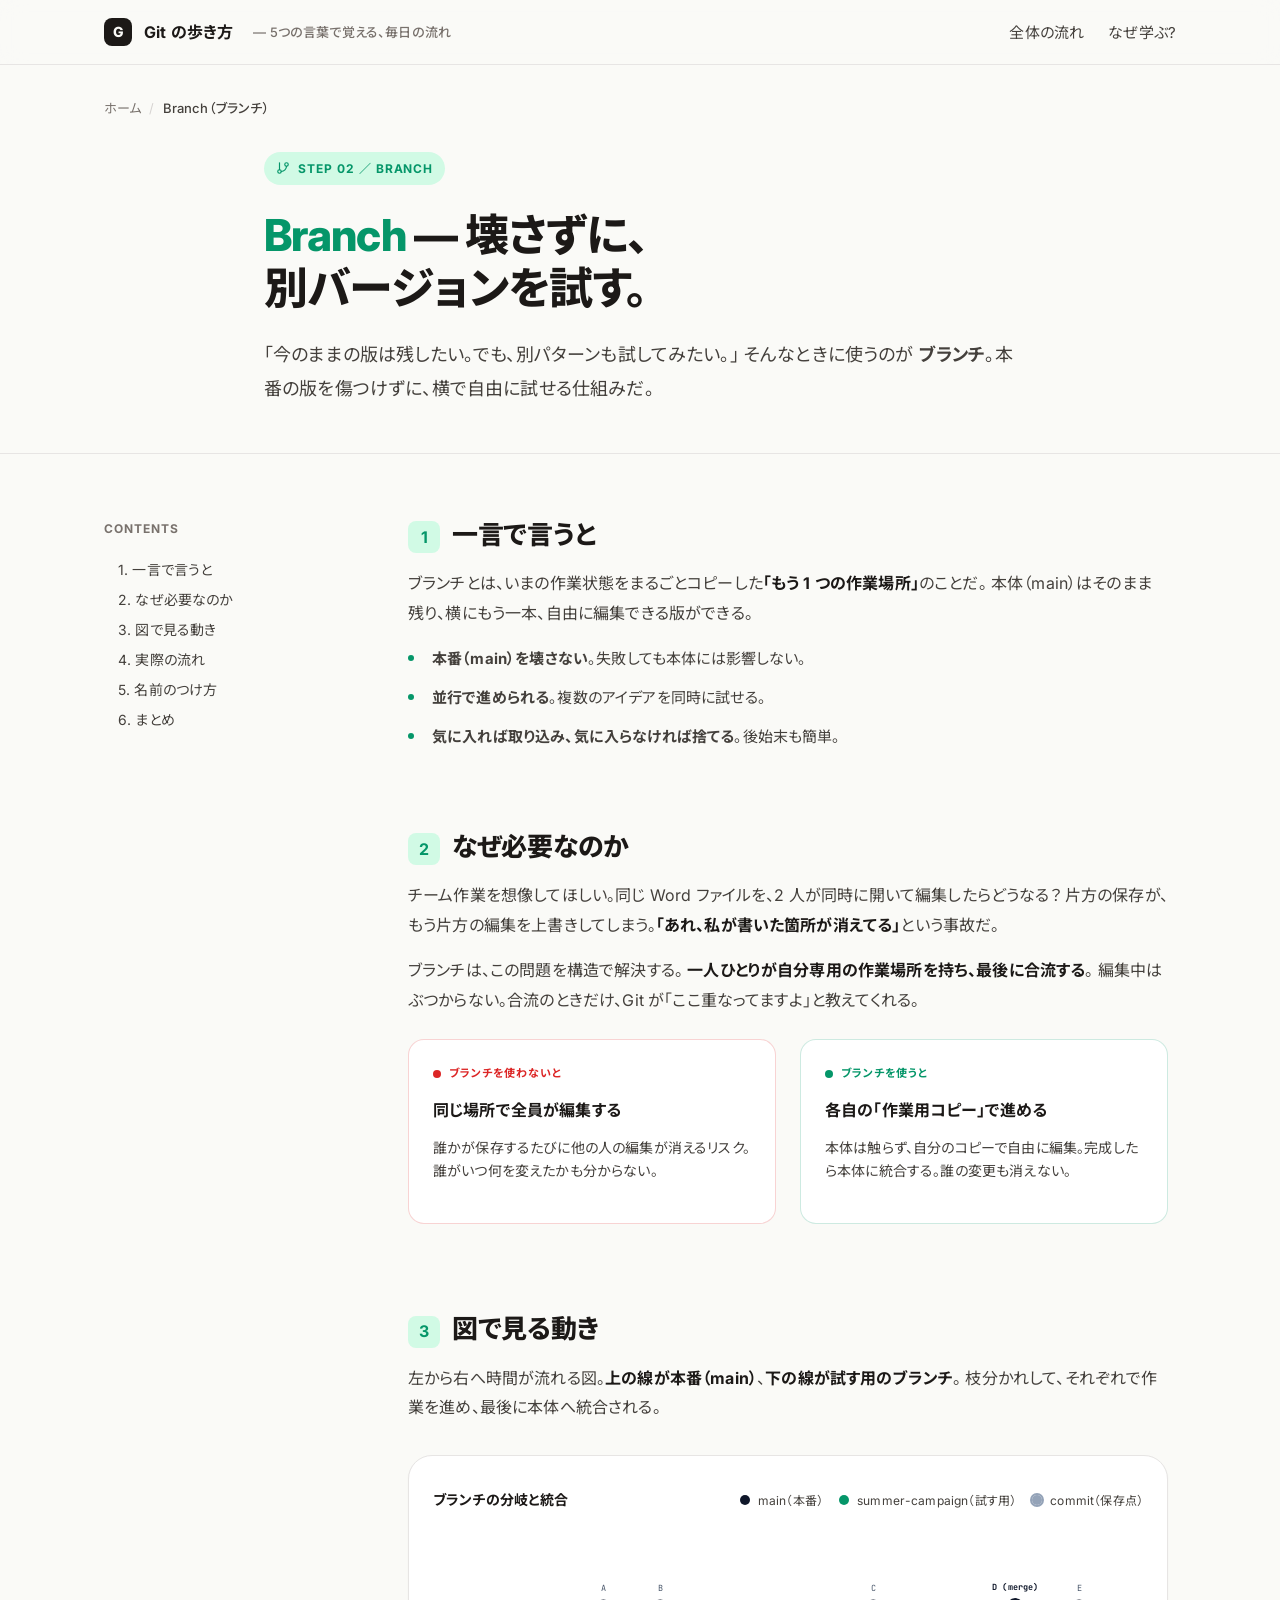
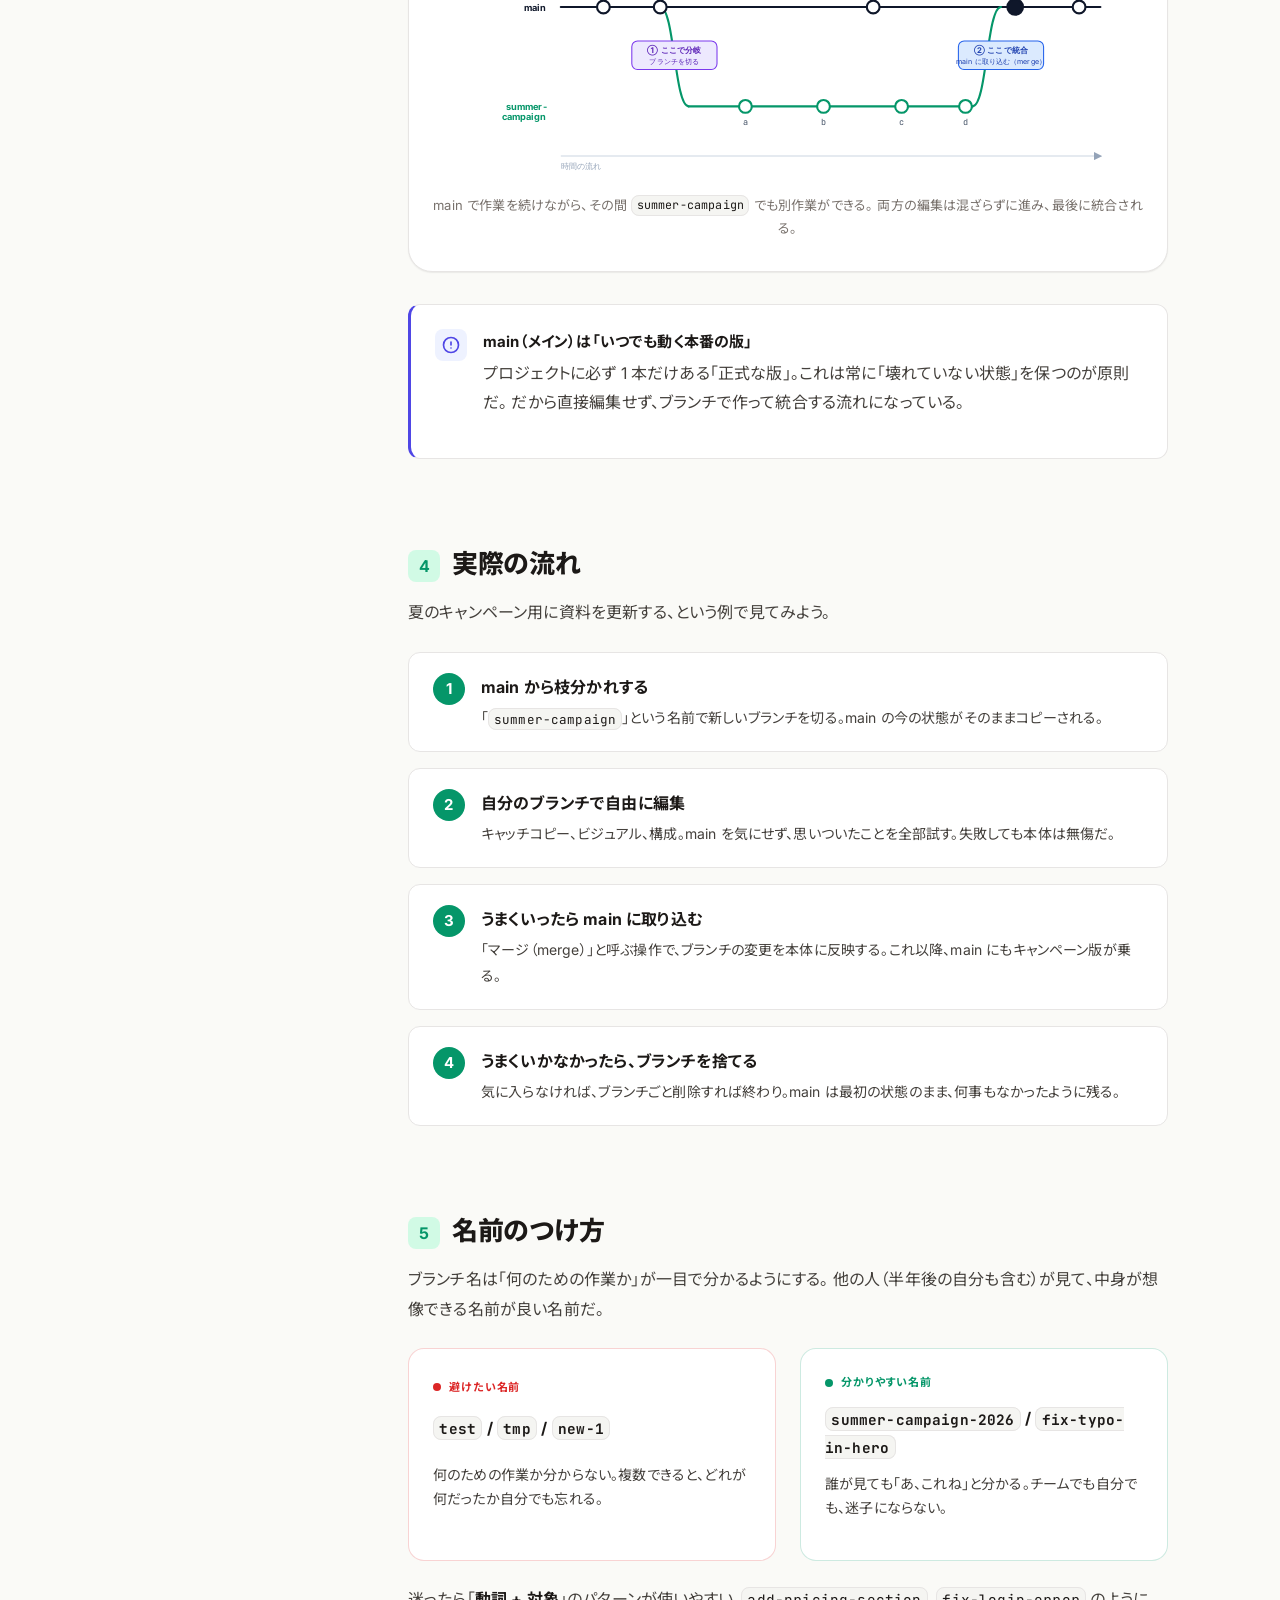
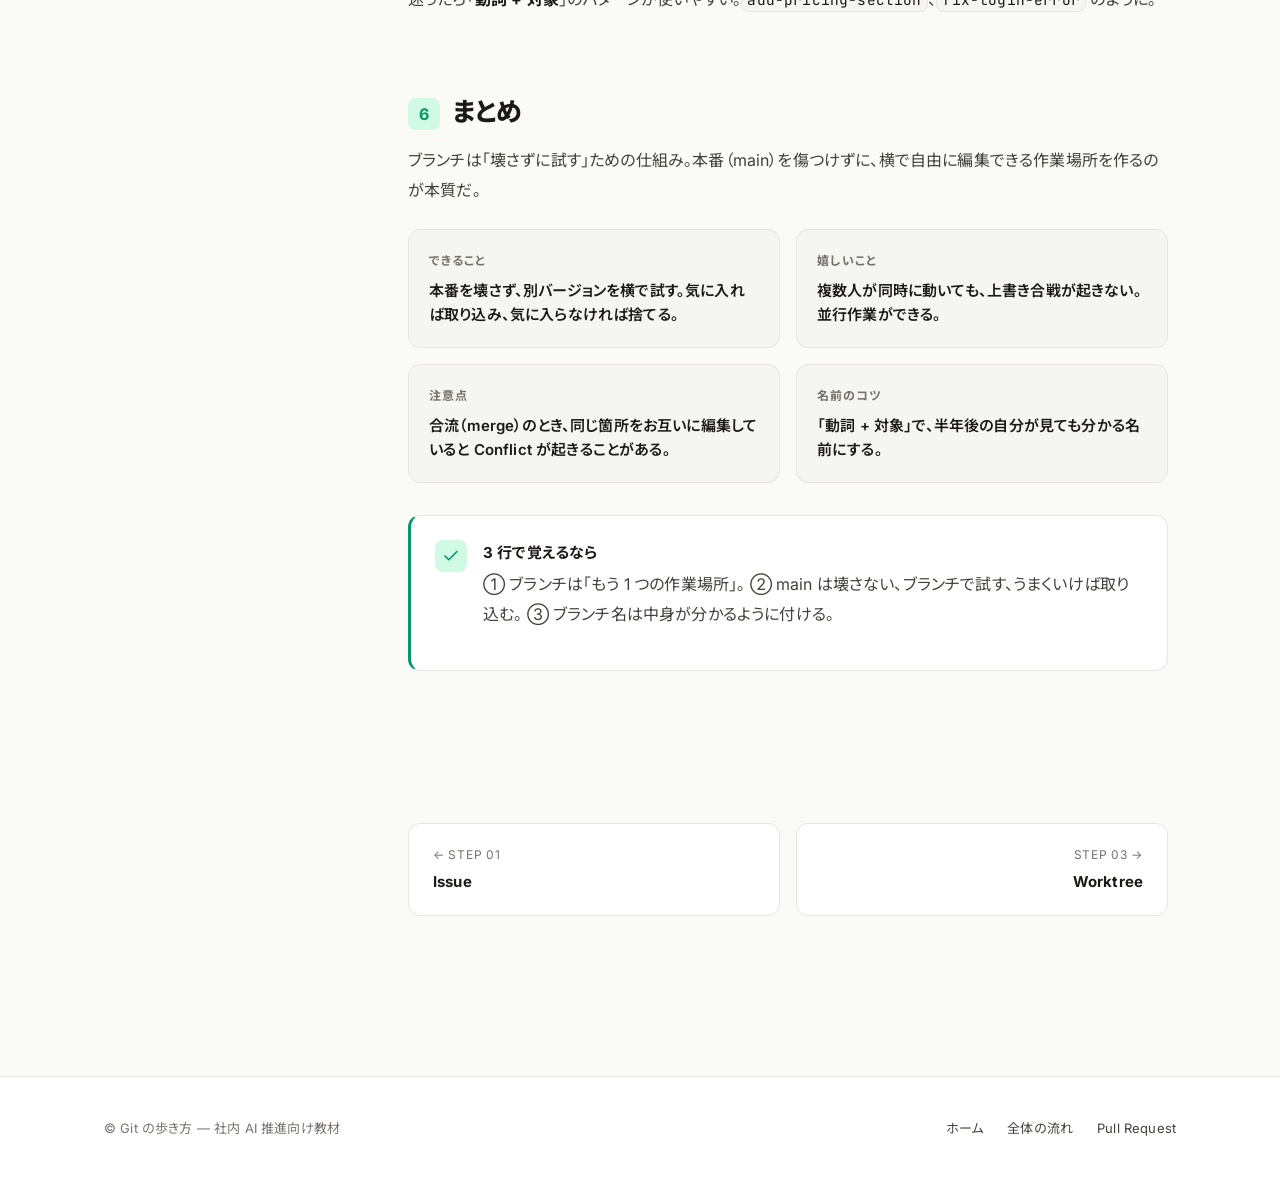
==== commit 50cafd9b: "Merge remote-tracking branch 'origin/main' into worktree-issue-7-pr-document" ====
--- a/branch.html
+++ b/branch.html
@@ -10,7 +10,7 @@
   <link rel="stylesheet" href="https://fonts.googleapis.com/css2?family=Inter:wght@400;500;600;700;800&family=JetBrains+Mono:wght@400;500;600&family=Noto+Sans+JP:wght@400;500;700;800&display=swap">
   <link rel="stylesheet" href="styles.css">
 </head>
-<body>
+<body class="topic-branch">
   <header class="site-header">
     <div class="container site-header__inner">
       <a class="brand" href="index.html">
@@ -329,13 +329,13 @@
 
           <!-- Pager -->
           <nav class="pager" aria-label="前後のページ">
-            <a class="pager-link pager-link--disabled" href="#" aria-disabled="true">
+            <a class="pager-link" href="issue.html">
               <span class="pager-link__label">← STEP 01</span>
-              <span class="pager-link__title">Issue（準備中）</span>
+              <span class="pager-link__title">Issue</span>
             </a>
-            <a class="pager-link pager-link--next pager-link--disabled" href="#" aria-disabled="true">
+            <a class="pager-link pager-link--next" href="worktree.html">
               <span class="pager-link__label">STEP 03 →</span>
-              <span class="pager-link__title">Worktree（準備中）</span>
+              <span class="pager-link__title">Worktree</span>
             </a>
           </nav>
 
--- a/styles.css
+++ b/styles.css
@@ -78,7 +78,18 @@
 
   /* container */
   --container: 1120px;
-}
+
+  /* topic theme (per-page accent — default: branch) */
+  --topic: var(--c-branch);
+  --topic-bg: var(--c-branch-bg);
+}
+
+/* per-page topic theme override */
+.topic-issue    { --topic: var(--c-issue);    --topic-bg: var(--c-issue-bg); }
+.topic-branch   { --topic: var(--c-branch);   --topic-bg: var(--c-branch-bg); }
+.topic-worktree { --topic: var(--c-worktree); --topic-bg: var(--c-worktree-bg); }
+.topic-pr       { --topic: var(--c-pr);       --topic-bg: var(--c-pr-bg); }
+.topic-conflict { --topic: var(--c-conflict); --topic-bg: var(--c-conflict-bg); }
 
 /* ---------- Base ---------- */
 html { font-size: 16px; }
@@ -536,8 +547,8 @@
   padding: 0.375rem 0.75rem;
   border-radius: var(--r-pill);
   width: fit-content;
-  background: var(--c-branch-bg);
-  color: var(--c-branch);
+  background: var(--topic-bg);
+  color: var(--topic);
 }
 .page-hero__title {
   font-size: clamp(2rem, 4vw, 2.75rem);
@@ -545,7 +556,7 @@
   letter-spacing: -0.02em;
   line-height: 1.2;
 }
-.page-hero__title span { color: var(--c-branch); }
+.page-hero__title span { color: var(--topic); }
 .page-hero__lead {
   font-size: clamp(1rem, 1.6vw, 1.125rem);
   color: var(--ink-soft);
@@ -605,8 +616,8 @@
   width: 32px;
   height: 32px;
   border-radius: var(--r-sm);
-  background: var(--c-branch-bg);
-  color: var(--c-branch);
+  background: var(--topic-bg);
+  color: var(--topic);
   font-size: 1rem;
   font-weight: 700;
   margin-right: var(--sp-3);
@@ -644,7 +655,7 @@
   top: 0.7em;
   width: 6px;
   height: 6px;
-  background: var(--c-branch);
+  background: var(--topic);
   border-radius: 50%;
 }
 
@@ -683,8 +694,8 @@
 .callout__text { font-size: 0.875rem; color: var(--ink-soft); line-height: 1.7; }
 .callout--warn { border-left-color: var(--c-conflict); }
 .callout--warn .callout__icon { background: var(--c-conflict-bg); color: var(--c-conflict); }
-.callout--ok { border-left-color: var(--c-branch); }
-.callout--ok .callout__icon { background: var(--c-branch-bg); color: var(--c-branch); }
+.callout--ok { border-left-color: var(--topic); }
+.callout--ok .callout__icon { background: var(--topic-bg); color: var(--topic); }
 
 /* metaphor box */
 .metaphor {
@@ -789,7 +800,7 @@
   width: 32px;
   height: 32px;
   border-radius: 50%;
-  background: var(--c-branch);
+  background: var(--topic);
   color: white;
   display: grid;
   place-items: center;
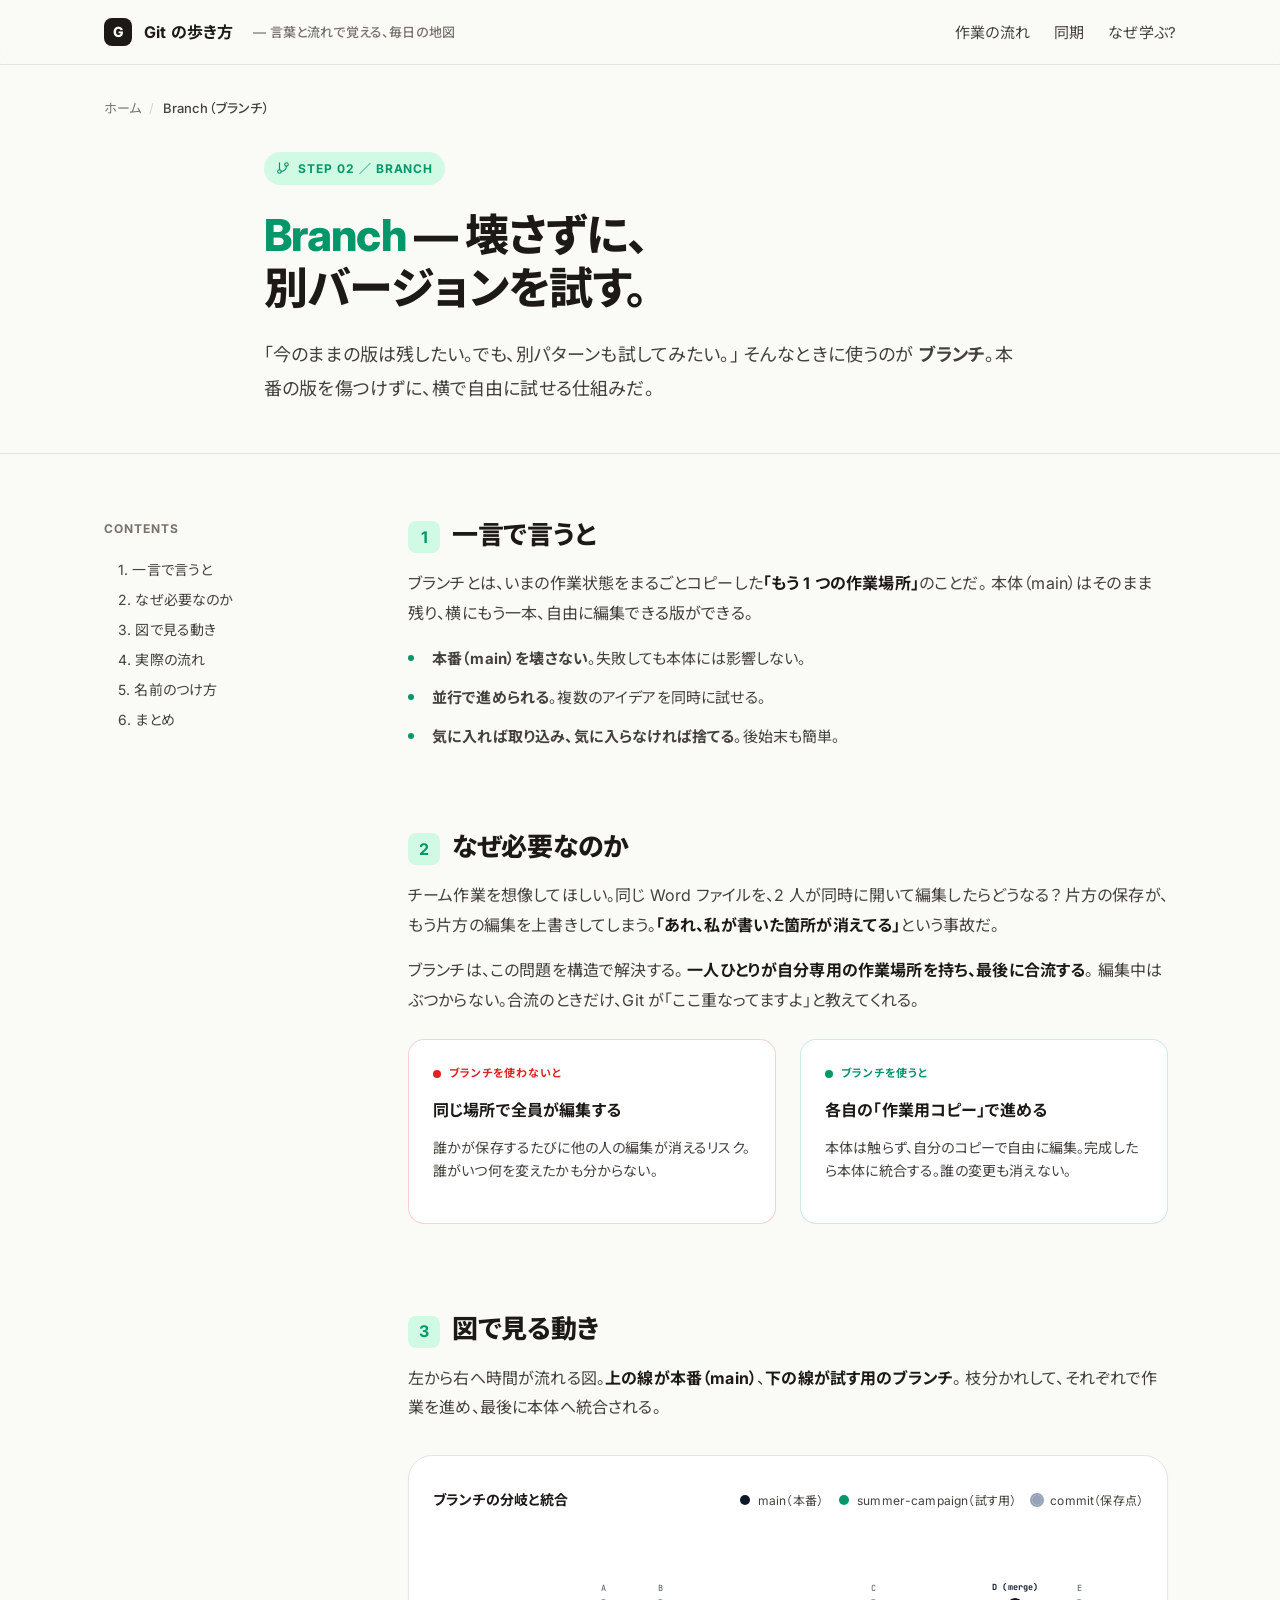
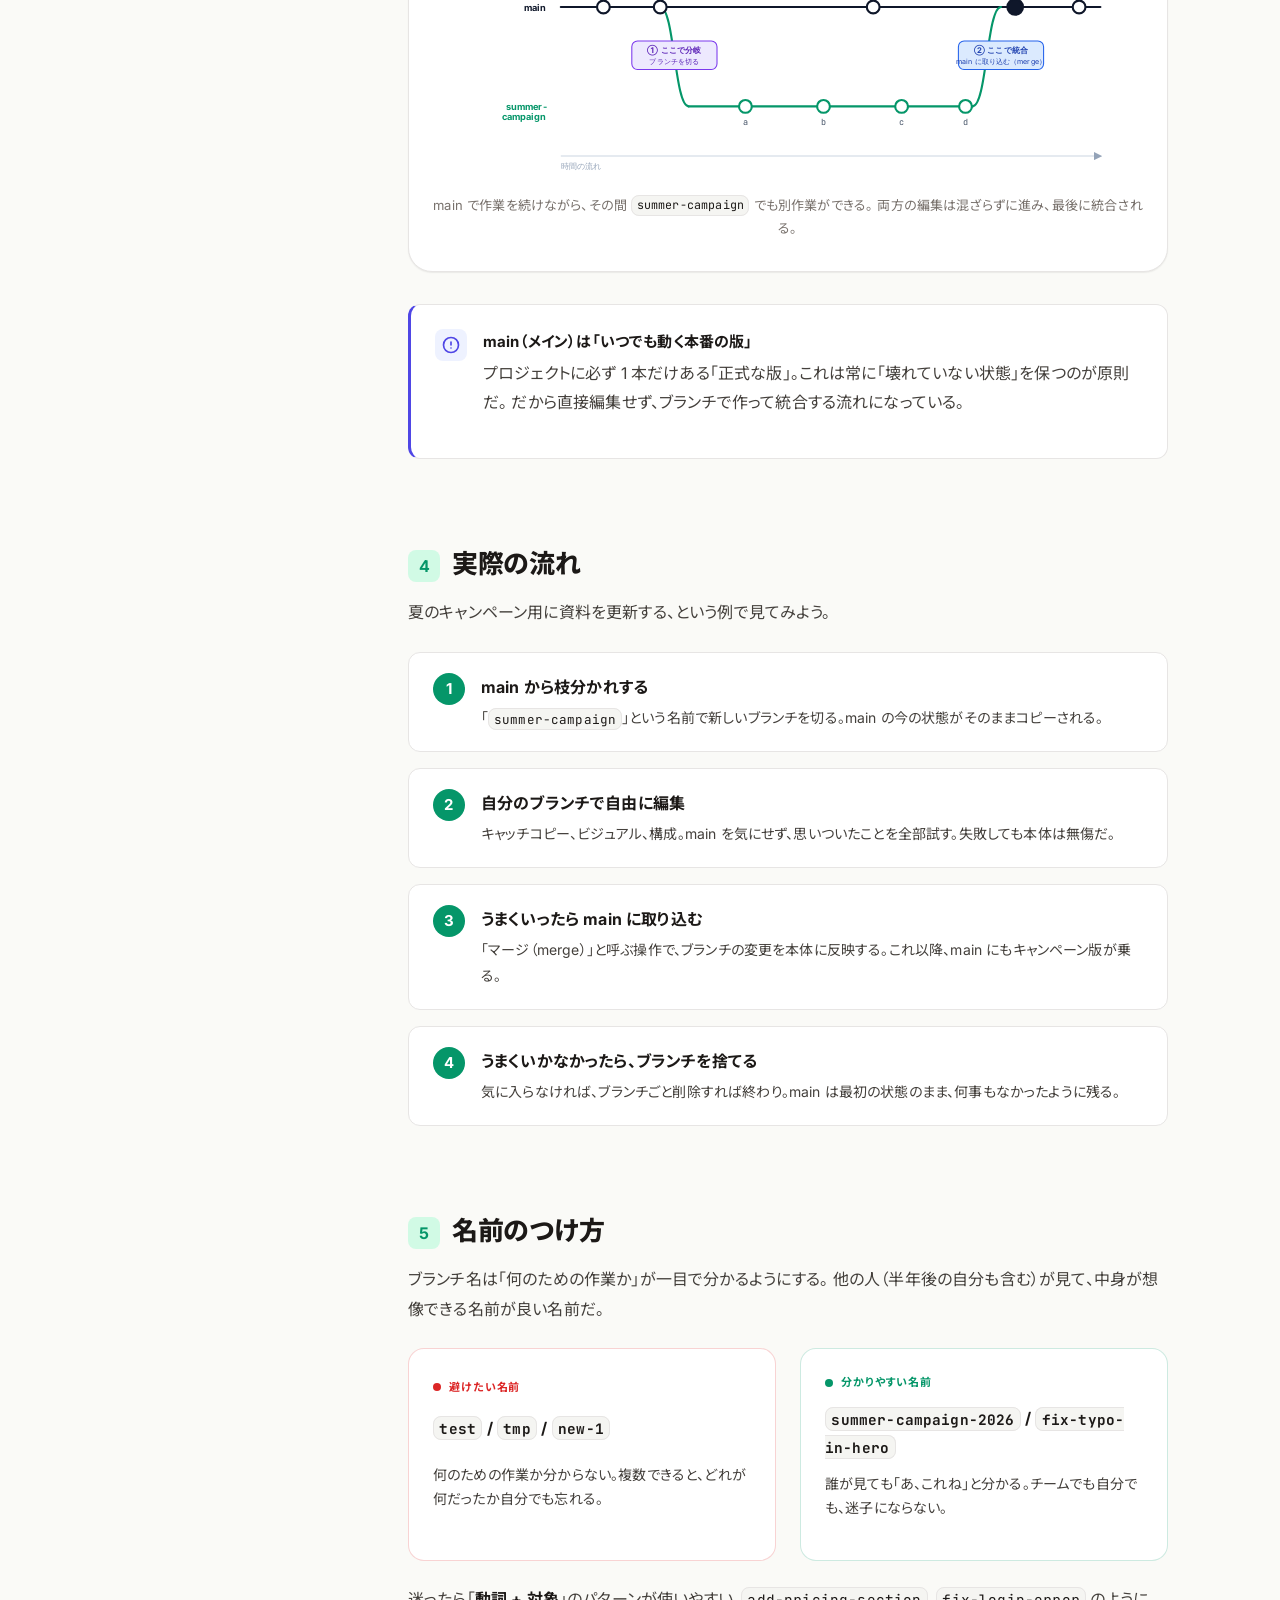
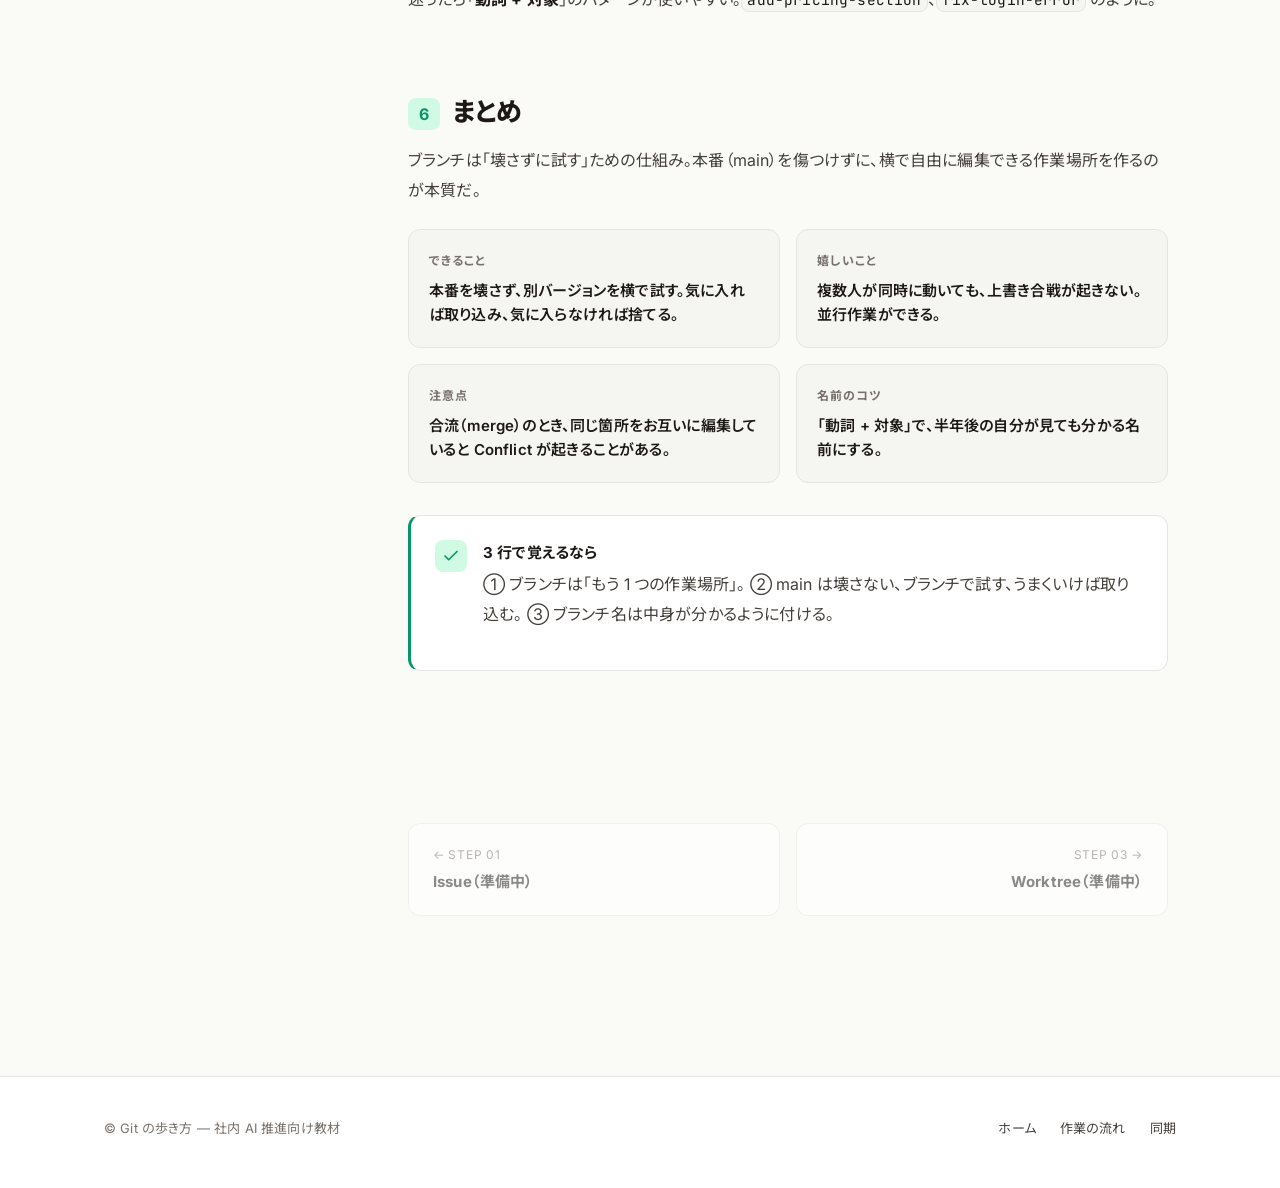
==== commit b7d00b31: "Add Clone, Pull, Push pages and sync section to index - Introduce a Local ⇄ Remote sync block on the" ====
--- a/branch.html
+++ b/branch.html
@@ -10,17 +10,18 @@
   <link rel="stylesheet" href="https://fonts.googleapis.com/css2?family=Inter:wght@400;500;600;700;800&family=JetBrains+Mono:wght@400;500;600&family=Noto+Sans+JP:wght@400;500;700;800&display=swap">
   <link rel="stylesheet" href="styles.css">
 </head>
-<body class="topic-branch">
+<body class="page--branch">
   <header class="site-header">
     <div class="container site-header__inner">
       <a class="brand" href="index.html">
         <span class="brand__mark">G</span>
         <span class="brand__title">Git の歩き方</span>
-        <span class="brand__sub">— 5つの言葉で覚える、毎日の流れ</span>
+        <span class="brand__sub">— 言葉と流れで覚える、毎日の地図</span>
       </a>
       <nav class="nav" aria-label="主要セクション">
         <ul class="nav__list">
-          <li><a class="nav__link" href="index.html#flow">全体の流れ</a></li>
+          <li><a class="nav__link" href="index.html#flow">作業の流れ</a></li>
+          <li><a class="nav__link" href="index.html#sync">同期</a></li>
           <li><a class="nav__link" href="index.html#why">なぜ学ぶ?</a></li>
         </ul>
       </nav>
@@ -329,13 +330,13 @@
 
           <!-- Pager -->
           <nav class="pager" aria-label="前後のページ">
-            <a class="pager-link" href="issue.html">
+            <a class="pager-link pager-link--disabled" href="#" aria-disabled="true">
               <span class="pager-link__label">← STEP 01</span>
-              <span class="pager-link__title">Issue</span>
+              <span class="pager-link__title">Issue（準備中）</span>
             </a>
-            <a class="pager-link pager-link--next" href="worktree.html">
+            <a class="pager-link pager-link--next pager-link--disabled" href="#" aria-disabled="true">
               <span class="pager-link__label">STEP 03 →</span>
-              <span class="pager-link__title">Worktree</span>
+              <span class="pager-link__title">Worktree（準備中）</span>
             </a>
           </nav>
 
@@ -349,8 +350,8 @@
       <p class="site-footer__copy">© Git の歩き方 — 社内 AI 推進向け教材</p>
       <nav class="site-footer__nav" aria-label="フッターナビ">
         <a href="index.html">ホーム</a>
-        <a href="index.html#flow">全体の流れ</a>
-        <a href="pr.html">Pull Request</a>
+        <a href="index.html#flow">作業の流れ</a>
+        <a href="index.html#sync">同期</a>
       </nav>
     </div>
   </footer>
--- a/styles.css
+++ b/styles.css
@@ -41,6 +41,16 @@
   --c-pr-bg: #DBEAFE;
   --c-conflict: #DC2626;
   --c-conflict-bg: #FEE2E2;
+  --c-clone: #DB2777;
+  --c-clone-bg: #FCE7F3;
+  --c-pull: #0D9488;
+  --c-pull-bg: #CCFBF1;
+  --c-push: #0891B2;
+  --c-push-bg: #CFFAFE;
+
+  /* page topic (body の .page--xxx で上書き) */
+  --topic: var(--c-branch);
+  --topic-bg: var(--c-branch-bg);
 
   /* radius */
   --r-sm: 8px;
@@ -78,18 +88,13 @@
 
   /* container */
   --container: 1120px;
-
-  /* topic theme (per-page accent — default: branch) */
-  --topic: var(--c-branch);
-  --topic-bg: var(--c-branch-bg);
-}
-
-/* per-page topic theme override */
-.topic-issue    { --topic: var(--c-issue);    --topic-bg: var(--c-issue-bg); }
-.topic-branch   { --topic: var(--c-branch);   --topic-bg: var(--c-branch-bg); }
-.topic-worktree { --topic: var(--c-worktree); --topic-bg: var(--c-worktree-bg); }
-.topic-pr       { --topic: var(--c-pr);       --topic-bg: var(--c-pr-bg); }
-.topic-conflict { --topic: var(--c-conflict); --topic-bg: var(--c-conflict-bg); }
+}
+
+/* page topic override */
+.page--branch { --topic: var(--c-branch); --topic-bg: var(--c-branch-bg); }
+.page--clone  { --topic: var(--c-clone);  --topic-bg: var(--c-clone-bg); }
+.page--pull   { --topic: var(--c-pull);   --topic-bg: var(--c-pull-bg); }
+.page--push   { --topic: var(--c-push);   --topic-bg: var(--c-push-bg); }
 
 /* ---------- Base ---------- */
 html { font-size: 16px; }
@@ -411,6 +416,9 @@
 .flow-card--worktree .flow-card__icon { background: var(--c-worktree-bg); color: var(--c-worktree); }
 .flow-card--pr       .flow-card__icon { background: var(--c-pr-bg); color: var(--c-pr); }
 .flow-card--conflict .flow-card__icon { background: var(--c-conflict-bg); color: var(--c-conflict); }
+.flow-card--clone    .flow-card__icon { background: var(--c-clone-bg);    color: var(--c-clone); }
+.flow-card--pull     .flow-card__icon { background: var(--c-pull-bg);     color: var(--c-pull); }
+.flow-card--push     .flow-card__icon { background: var(--c-push-bg);     color: var(--c-push); }
 
 /* conflict branch */
 .flow__branchpath {
@@ -465,6 +473,64 @@
   pointer-events: none;
 }
 
+/* ---------- Sync (Local ⇄ Remote) ---------- */
+.flow--sync .flow__track {
+  grid-template-columns: repeat(3, 1fr);
+}
+.flow--sync .flow__connector { display: none; }
+
+/* sync axis legend (ローカル ⇄ リモート の見出し) */
+.sync-axis {
+  display: flex;
+  align-items: center;
+  justify-content: space-between;
+  gap: var(--sp-4);
+  margin-bottom: var(--sp-6);
+  padding: var(--sp-3) var(--sp-5);
+  background: var(--surface-muted);
+  border: 1px dashed var(--border-strong);
+  border-radius: var(--r-pill);
+  font-family: var(--font-mono);
+  font-size: 0.75rem;
+  font-weight: 600;
+  letter-spacing: 0.06em;
+  color: var(--ink-mute);
+}
+.sync-axis__side {
+  display: inline-flex;
+  align-items: center;
+  gap: var(--sp-2);
+}
+.sync-axis__side svg { width: 14px; height: 14px; }
+.sync-axis__arrows {
+  display: inline-flex;
+  align-items: center;
+  gap: var(--sp-1);
+  color: var(--ink-soft);
+}
+.sync-axis__arrows svg { width: 12px; height: 12px; }
+
+/* direction tag on sync cards (top-right pill) */
+.flow-card__direction {
+  position: absolute;
+  top: var(--sp-3);
+  right: var(--sp-3);
+  display: inline-flex;
+  align-items: center;
+  gap: var(--sp-1);
+  font-family: var(--font-mono);
+  font-size: 0.6875rem;
+  font-weight: 700;
+  padding: 0.25rem 0.625rem;
+  border-radius: var(--r-pill);
+  letter-spacing: 0.04em;
+  white-space: nowrap;
+}
+.flow-card__direction svg { width: 10px; height: 10px; }
+.flow-card--clone .flow-card__direction { color: var(--c-clone); background: var(--c-clone-bg); }
+.flow-card--pull  .flow-card__direction { color: var(--c-pull);  background: var(--c-pull-bg); }
+.flow-card--push  .flow-card__direction { color: var(--c-push);  background: var(--c-push-bg); }
+
 /* ---------- Story strip ---------- */
 .story {
   margin-top: var(--sp-12);
@@ -881,166 +947,12 @@
   pointer-events: none;
 }
 
-/* ==========================================================================
-   Topic theme: PR (pull-request page)
-   detail page の色を branch (緑) から pr (青) に差し替える
-   ========================================================================== */
-.theme-pr .page-hero__tag {
-  background: var(--c-pr-bg);
-  color: var(--c-pr);
-}
-.theme-pr .page-hero__title span { color: var(--c-pr); }
-.theme-pr .content h2 .num {
-  background: var(--c-pr-bg);
-  color: var(--c-pr);
-}
-.theme-pr .content ul.bullets li::before { background: var(--c-pr); }
-.theme-pr .step__num { background: var(--c-pr); }
-.theme-pr .metaphor-card--good .metaphor-card__label { color: var(--c-pr); }
-.theme-pr .metaphor-card--good { border-color: rgba(37, 99, 235, 0.2); }
-.theme-pr .callout--ok { border-left-color: var(--c-pr); }
-.theme-pr .callout--ok .callout__icon {
-  background: var(--c-pr-bg);
-  color: var(--c-pr);
-}
-
-/* PR ページ用の追加コンポーネント: 模擬 PR カード */
-.pr-card {
-  background: var(--surface);
-  border: 1px solid var(--border);
-  border-radius: var(--r-lg);
-  margin: var(--sp-6) 0;
-  overflow: hidden;
-  box-shadow: var(--shadow-sm);
-}
-.pr-card__head {
-  display: flex;
-  align-items: center;
-  gap: var(--sp-3);
-  padding: var(--sp-4) var(--sp-5);
-  background: var(--surface-muted);
-  border-bottom: 1px solid var(--border);
-  flex-wrap: wrap;
-}
-.pr-card__status {
-  display: inline-flex;
-  align-items: center;
-  gap: var(--sp-2);
-  padding: 0.25rem 0.625rem;
-  background: var(--c-pr-bg);
-  color: var(--c-pr);
-  border-radius: var(--r-pill);
-  font-size: 0.75rem;
-  font-weight: 700;
-  letter-spacing: 0.04em;
-}
-.pr-card__status::before {
-  content: "";
-  width: 6px;
-  height: 6px;
-  border-radius: 50%;
-  background: var(--c-pr);
-}
-.pr-card__title {
-  font-size: 1rem;
-  font-weight: 700;
-  color: var(--ink);
-  flex: 1 1 auto;
-  min-width: 0;
-}
-.pr-card__meta {
-  font-size: 0.75rem;
-  color: var(--ink-mute);
-  font-family: var(--font-mono);
-}
-.pr-card__body {
-  padding: var(--sp-5);
-  display: grid;
-  gap: var(--sp-4);
-}
-.pr-card__field {
-  display: grid;
-  gap: var(--sp-1);
-}
-.pr-card__field-label {
-  font-size: 0.6875rem;
-  font-weight: 700;
-  letter-spacing: 0.08em;
-  text-transform: uppercase;
-  color: var(--ink-mute);
-}
-.pr-card__field-value {
-  font-size: 0.875rem;
-  color: var(--ink-soft);
-  line-height: 1.75;
-}
-.pr-card__field-value strong { color: var(--ink); font-weight: 700; }
-
-/* レビューでやり取りされるコメント風ブロック */
-.review-thread {
-  display: grid;
-  gap: var(--sp-4);
-  margin: var(--sp-6) 0;
-}
-.review-comment {
-  display: grid;
-  grid-template-columns: auto 1fr;
-  gap: var(--sp-3);
-  align-items: start;
-}
-.review-comment__avatar {
-  width: 32px;
-  height: 32px;
-  border-radius: 50%;
-  display: grid;
-  place-items: center;
-  font-weight: 700;
-  font-size: 0.8125rem;
-  color: white;
-  background: var(--c-pr);
-  flex-shrink: 0;
-}
-.review-comment--author .review-comment__avatar { background: var(--c-branch); }
-.review-comment__body {
-  background: var(--surface);
-  border: 1px solid var(--border);
-  border-radius: var(--r-md);
-  padding: var(--sp-3) var(--sp-4);
-}
-.review-comment__meta {
-  display: flex;
-  align-items: center;
-  gap: var(--sp-2);
-  font-size: 0.75rem;
-  color: var(--ink-mute);
-  margin-bottom: var(--sp-1);
-  flex-wrap: wrap;
-}
-.review-comment__name { font-weight: 700; color: var(--ink); }
-.review-comment__tag {
-  font-size: 0.625rem;
-  font-weight: 700;
-  letter-spacing: 0.04em;
-  padding: 0.125rem 0.375rem;
-  border-radius: var(--r-sm);
-  background: var(--c-pr-bg);
-  color: var(--c-pr);
-}
-.review-comment__tag--approved {
-  background: var(--c-branch-bg);
-  color: var(--c-branch);
-}
-.review-comment__text {
-  font-size: 0.875rem;
-  line-height: 1.7;
-  color: var(--ink-soft);
-}
-.review-comment__text strong { color: var(--ink); }
-
 /* ---------- Responsive ---------- */
 @media (max-width: 960px) {
   .flow__track { grid-template-columns: repeat(2, 1fr); }
   .flow__connector { display: none; }
+  .flow--sync .flow__track { grid-template-columns: 1fr; }
+  .sync-axis { flex-direction: column; gap: var(--sp-2); border-radius: var(--r-md); }
   .flow__branchpath { grid-template-columns: 1fr; gap: var(--sp-6); }
   .flow__branchpath-note { grid-column: auto; order: 2; }
   .flow-card.flow-card--conflict { grid-column: auto; order: 1; }
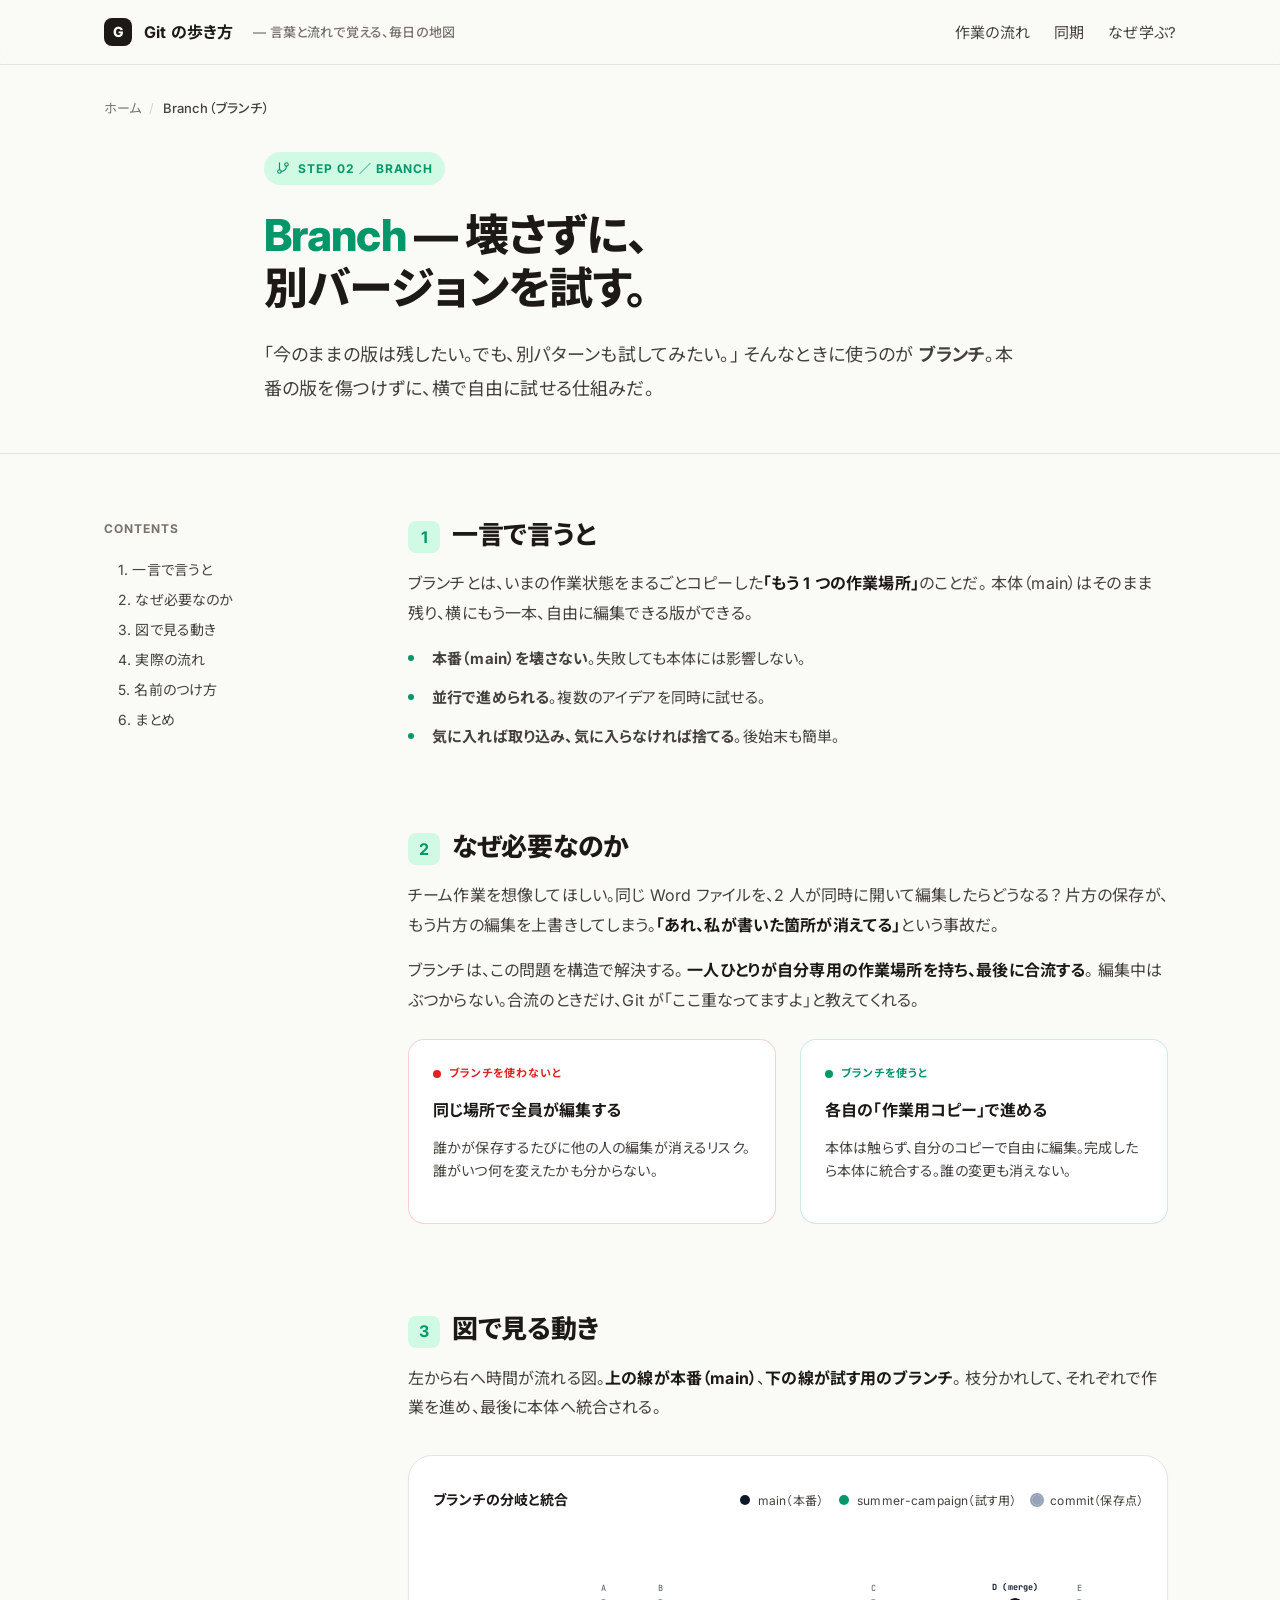
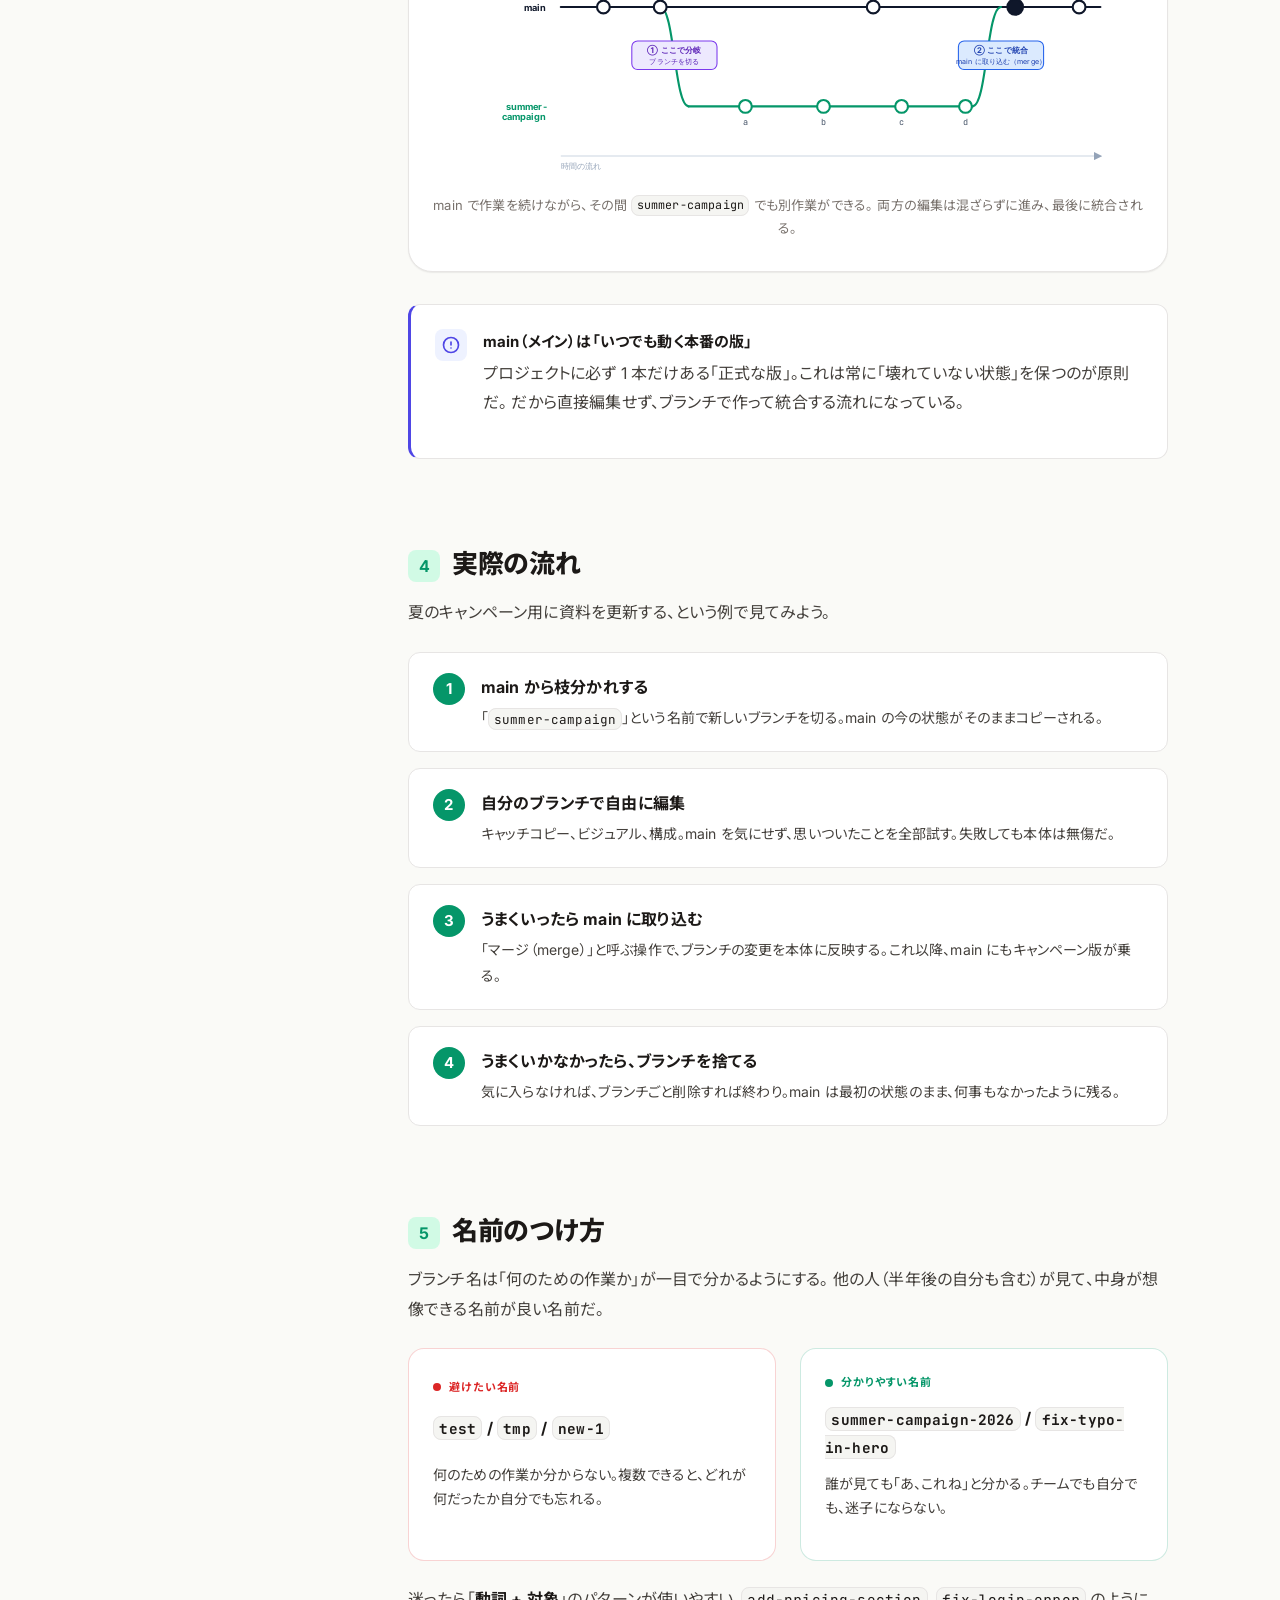
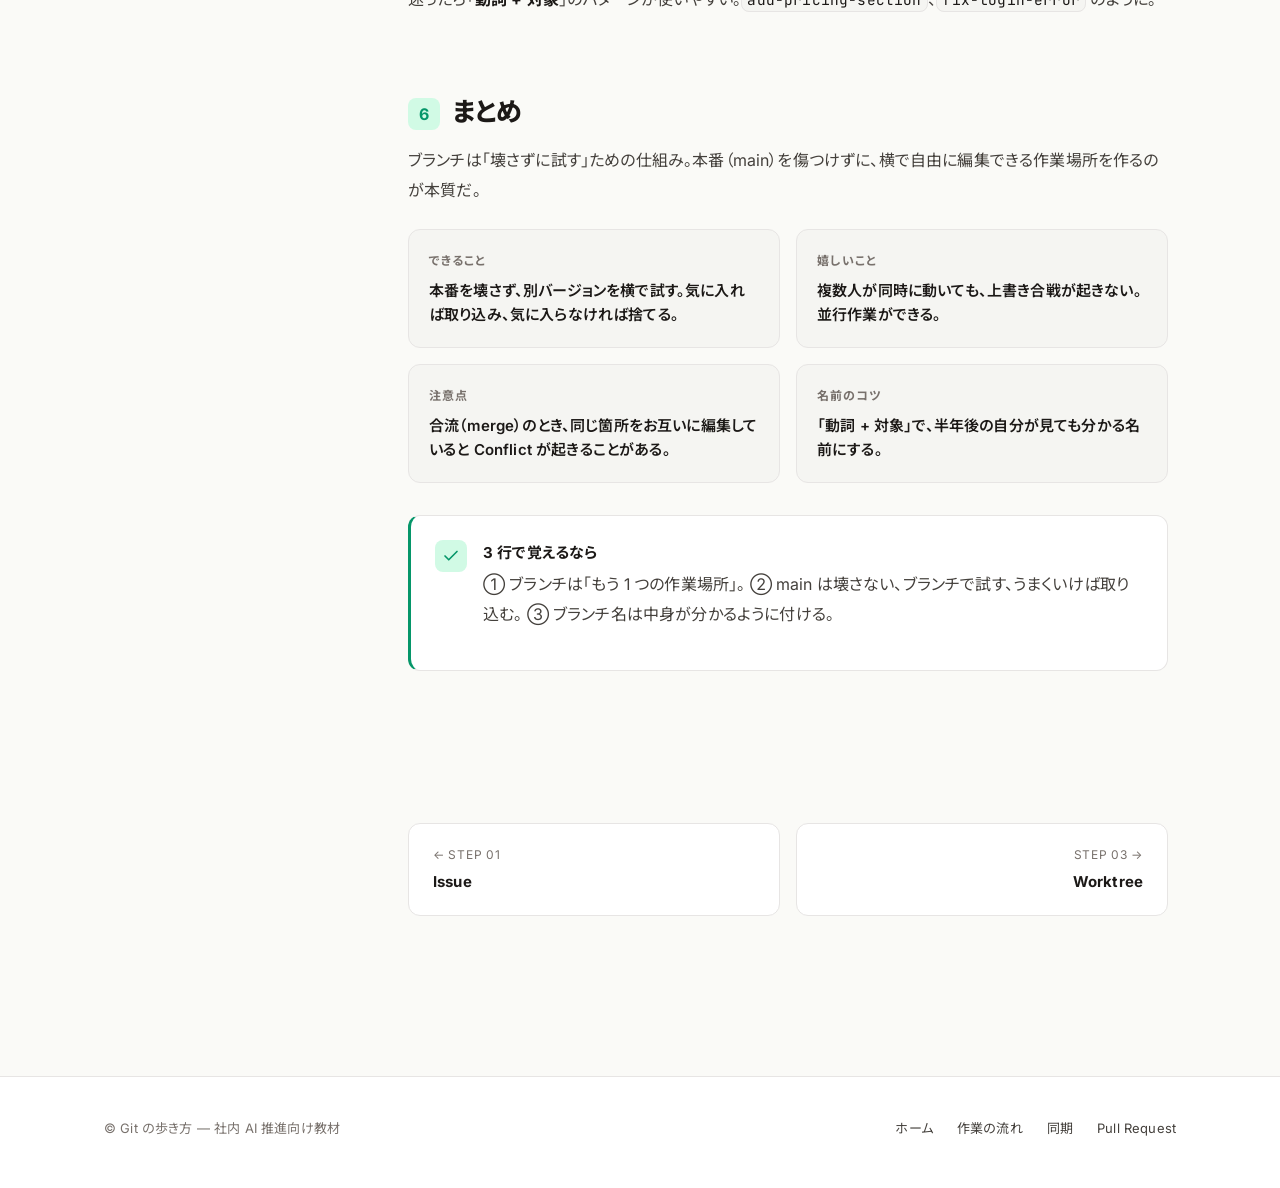
==== commit 1f45d989: "Merge main: align topic theming class to .topic-* and adopt new pages main 側で並行進化していた次の変更を取り込み、整合させた" ====
--- a/branch.html
+++ b/branch.html
@@ -10,7 +10,7 @@
   <link rel="stylesheet" href="https://fonts.googleapis.com/css2?family=Inter:wght@400;500;600;700;800&family=JetBrains+Mono:wght@400;500;600&family=Noto+Sans+JP:wght@400;500;700;800&display=swap">
   <link rel="stylesheet" href="styles.css">
 </head>
-<body class="page--branch">
+<body class="topic-branch">
   <header class="site-header">
     <div class="container site-header__inner">
       <a class="brand" href="index.html">
@@ -330,13 +330,13 @@
 
           <!-- Pager -->
           <nav class="pager" aria-label="前後のページ">
-            <a class="pager-link pager-link--disabled" href="#" aria-disabled="true">
+            <a class="pager-link" href="issue.html">
               <span class="pager-link__label">← STEP 01</span>
-              <span class="pager-link__title">Issue（準備中）</span>
+              <span class="pager-link__title">Issue</span>
             </a>
-            <a class="pager-link pager-link--next pager-link--disabled" href="#" aria-disabled="true">
+            <a class="pager-link pager-link--next" href="worktree.html">
               <span class="pager-link__label">STEP 03 →</span>
-              <span class="pager-link__title">Worktree（準備中）</span>
+              <span class="pager-link__title">Worktree</span>
             </a>
           </nav>
 
@@ -352,6 +352,7 @@
         <a href="index.html">ホーム</a>
         <a href="index.html#flow">作業の流れ</a>
         <a href="index.html#sync">同期</a>
+        <a href="pr.html">Pull Request</a>
       </nav>
     </div>
   </footer>
--- a/styles.css
+++ b/styles.css
@@ -48,10 +48,6 @@
   --c-push: #0891B2;
   --c-push-bg: #CFFAFE;
 
-  /* page topic (body の .page--xxx で上書き) */
-  --topic: var(--c-branch);
-  --topic-bg: var(--c-branch-bg);
-
   /* radius */
   --r-sm: 8px;
   --r-md: 12px;
@@ -88,13 +84,21 @@
 
   /* container */
   --container: 1120px;
-}
-
-/* page topic override */
-.page--branch { --topic: var(--c-branch); --topic-bg: var(--c-branch-bg); }
-.page--clone  { --topic: var(--c-clone);  --topic-bg: var(--c-clone-bg); }
-.page--pull   { --topic: var(--c-pull);   --topic-bg: var(--c-pull-bg); }
-.page--push   { --topic: var(--c-push);   --topic-bg: var(--c-push-bg); }
+
+  /* topic theme (per-page accent — default: branch) */
+  --topic: var(--c-branch);
+  --topic-bg: var(--c-branch-bg);
+}
+
+/* per-page topic theme override */
+.topic-issue    { --topic: var(--c-issue);    --topic-bg: var(--c-issue-bg); }
+.topic-branch   { --topic: var(--c-branch);   --topic-bg: var(--c-branch-bg); }
+.topic-worktree { --topic: var(--c-worktree); --topic-bg: var(--c-worktree-bg); }
+.topic-pr       { --topic: var(--c-pr);       --topic-bg: var(--c-pr-bg); }
+.topic-conflict { --topic: var(--c-conflict); --topic-bg: var(--c-conflict-bg); }
+.topic-clone    { --topic: var(--c-clone);    --topic-bg: var(--c-clone-bg); }
+.topic-pull     { --topic: var(--c-pull);     --topic-bg: var(--c-pull-bg); }
+.topic-push     { --topic: var(--c-push);     --topic-bg: var(--c-push-bg); }
 
 /* ---------- Base ---------- */
 html { font-size: 16px; }
@@ -946,6 +950,359 @@
   cursor: not-allowed;
   pointer-events: none;
 }
+
+/* ==========================================================================
+   Conflict marker block (terminal-like view)
+   ========================================================================== */
+
+.codeblock {
+  background: #0F172A;
+  color: #E2E8F0;
+  border-radius: var(--r-md);
+  font-family: var(--font-mono);
+  font-size: 0.8125rem;
+  line-height: 1.85;
+  overflow: hidden;
+  border: 1px solid #1E293B;
+  margin: var(--sp-6) 0;
+  box-shadow: var(--shadow-md);
+}
+.codeblock__head {
+  display: flex;
+  align-items: center;
+  gap: var(--sp-3);
+  padding: var(--sp-3) var(--sp-5);
+  background: #1E293B;
+  border-bottom: 1px solid #334155;
+  font-size: 0.75rem;
+  color: #94A3B8;
+  font-weight: 500;
+}
+.codeblock__dots {
+  display: inline-flex;
+  gap: 6px;
+}
+.codeblock__dots span {
+  width: 10px;
+  height: 10px;
+  border-radius: 50%;
+  display: inline-block;
+  background: #475569;
+}
+.codeblock__dots span:nth-child(1) { background: #EF4444; }
+.codeblock__dots span:nth-child(2) { background: #F59E0B; }
+.codeblock__dots span:nth-child(3) { background: #10B981; }
+.codeblock__file {
+  margin-left: var(--sp-3);
+  font-family: var(--font-mono);
+  font-size: 0.75rem;
+  color: #CBD5E1;
+}
+.codeblock__body {
+  padding: var(--sp-5) 0;
+  overflow-x: auto;
+}
+.codeblock__line {
+  display: grid;
+  grid-template-columns: 48px 1fr;
+  gap: var(--sp-3);
+  padding: 0 var(--sp-5);
+  white-space: nowrap;
+}
+.codeblock__ln {
+  color: #475569;
+  user-select: none;
+  text-align: right;
+  font-size: 0.75rem;
+  padding-top: 2px;
+}
+.codeblock__txt { color: #E2E8F0; }
+.codeblock__txt .cmt { color: #64748B; }
+
+/* marker lines */
+.codeblock__line--our      { background: rgba(239, 68, 68, 0.10); }
+.codeblock__line--their    { background: rgba(59, 130, 246, 0.10); }
+.codeblock__line--m-our    { background: rgba(239, 68, 68, 0.18); }
+.codeblock__line--m-sep    { background: rgba(148, 163, 184, 0.12); }
+.codeblock__line--m-their  { background: rgba(59, 130, 246, 0.18); }
+.codeblock__line--m-our   .codeblock__txt { color: #FCA5A5; font-weight: 700; }
+.codeblock__line--m-sep   .codeblock__txt { color: #CBD5E1; font-weight: 700; }
+.codeblock__line--m-their .codeblock__txt { color: #93C5FD; font-weight: 700; }
+.codeblock__line--our     .codeblock__txt { color: #FECACA; }
+.codeblock__line--their   .codeblock__txt { color: #BFDBFE; }
+.codeblock__line--ok      { background: rgba(16, 185, 129, 0.10); }
+.codeblock__line--ok      .codeblock__txt { color: #A7F3D0; }
+
+/* annotated marker legend that sits next to the codeblock */
+.marker-legend {
+  display: grid;
+  gap: var(--sp-3);
+  margin: var(--sp-4) 0 var(--sp-6);
+}
+.marker-legend-row {
+  display: grid;
+  grid-template-columns: 180px 1fr;
+  align-items: start;
+  gap: var(--sp-4);
+  padding: var(--sp-4) var(--sp-5);
+  background: var(--surface);
+  border: 1px solid var(--border);
+  border-radius: var(--r-md);
+}
+.marker-legend-row code {
+  background: #0F172A;
+  color: #E2E8F0;
+  border-color: #1E293B;
+  font-size: 0.8125rem;
+  padding: 0.25rem 0.5rem;
+}
+.marker-legend-row--our code   { color: #FCA5A5; }
+.marker-legend-row--sep code   { color: #CBD5E1; }
+.marker-legend-row--their code { color: #93C5FD; }
+.marker-legend-row p { font-size: 0.875rem; color: var(--ink-soft); margin: 0; line-height: 1.7; }
+
+/* three-card compare (ours / theirs / final) */
+.compare {
+  display: grid;
+  grid-template-columns: 1fr 1fr 1fr;
+  gap: var(--sp-4);
+  margin: var(--sp-6) 0;
+  align-items: stretch;
+}
+.compare__card {
+  background: var(--surface);
+  border: 1.5px solid var(--border);
+  border-radius: var(--r-md);
+  padding: var(--sp-5);
+  display: grid;
+  gap: var(--sp-3);
+}
+.compare__label {
+  display: inline-flex;
+  align-items: center;
+  gap: var(--sp-2);
+  font-size: 0.6875rem;
+  font-weight: 700;
+  letter-spacing: 0.08em;
+  text-transform: uppercase;
+  color: var(--ink-mute);
+}
+
+/* ==========================================================================
+   PR ページ専用コンポーネント
+   ========================================================================== */
+
+/* 模擬 PR カード */
+.pr-card {
+  background: var(--surface);
+  border: 1px solid var(--border);
+  border-radius: var(--r-lg);
+  margin: var(--sp-6) 0;
+  overflow: hidden;
+  box-shadow: var(--shadow-sm);
+}
+.pr-card__head {
+  display: flex;
+  align-items: center;
+  gap: var(--sp-3);
+  padding: var(--sp-4) var(--sp-5);
+  background: var(--surface-muted);
+  border-bottom: 1px solid var(--border);
+  flex-wrap: wrap;
+}
+.pr-card__status {
+  display: inline-flex;
+  align-items: center;
+  gap: var(--sp-2);
+  padding: 0.25rem 0.625rem;
+  background: var(--c-pr-bg);
+  color: var(--c-pr);
+  border-radius: var(--r-pill);
+  font-size: 0.75rem;
+  font-weight: 700;
+  letter-spacing: 0.04em;
+}
+.pr-card__status::before {
+  content: "";
+  width: 6px;
+  height: 6px;
+  border-radius: 50%;
+  background: var(--c-pr);
+}
+.pr-card__title {
+  font-size: 1rem;
+  font-weight: 700;
+  color: var(--ink);
+  flex: 1 1 auto;
+  min-width: 0;
+}
+.pr-card__meta {
+  font-size: 0.75rem;
+  color: var(--ink-mute);
+  font-family: var(--font-mono);
+}
+.pr-card__body {
+  padding: var(--sp-5);
+  display: grid;
+  gap: var(--sp-4);
+}
+.pr-card__field {
+  display: grid;
+  gap: var(--sp-1);
+}
+.pr-card__field-label {
+  font-size: 0.6875rem;
+  font-weight: 700;
+  letter-spacing: 0.08em;
+  text-transform: uppercase;
+  color: var(--ink-mute);
+}
+.compare__label .dot {
+  width: 8px;
+  height: 8px;
+  border-radius: 50%;
+  background: currentColor;
+}
+.compare__content {
+  font-family: var(--font-mono);
+  font-size: 0.875rem;
+  background: var(--surface-muted);
+  padding: var(--sp-3) var(--sp-4);
+  border-radius: var(--r-sm);
+  border: 1px solid var(--border);
+  color: var(--ink);
+}
+.compare__note { font-size: 0.8125rem; color: var(--ink-mute); line-height: 1.7; }
+.compare__card--our   { border-color: rgba(220, 38, 38, 0.30); }
+.compare__card--our   .compare__label { color: var(--c-conflict); }
+.compare__card--their { border-color: rgba(37, 99, 235, 0.30); }
+.compare__card--their .compare__label { color: var(--c-pr); }
+.compare__card--final { border-color: rgba(5, 150, 105, 0.35); background: #ECFDF5; }
+.compare__card--final .compare__label { color: var(--c-branch); }
+.compare__card--final .compare__content { background: var(--surface); border-color: rgba(5, 150, 105, 0.25); }
+
+/* mini diagram for "違う行 vs 同じ行" */
+.line-compare {
+  display: grid;
+  grid-template-columns: 1fr 1fr;
+  gap: var(--sp-6);
+  margin: var(--sp-6) 0;
+}
+.line-compare__card {
+  background: var(--surface);
+  border: 1.5px solid var(--border);
+  border-radius: var(--r-lg);
+  padding: var(--sp-6);
+  display: grid;
+  gap: var(--sp-4);
+}
+.line-compare__head {
+  display: flex;
+  align-items: center;
+  justify-content: space-between;
+  gap: var(--sp-3);
+}
+.line-compare__tag {
+  font-size: 0.75rem;
+  font-weight: 700;
+  padding: 0.25rem 0.625rem;
+  border-radius: var(--r-pill);
+  letter-spacing: 0.04em;
+}
+.line-compare__card--ok   { border-color: rgba(5, 150, 105, 0.30); }
+.line-compare__card--ok   .line-compare__tag { background: var(--c-branch-bg); color: var(--c-branch); }
+.line-compare__card--bad  { border-color: rgba(220, 38, 38, 0.30); }
+.line-compare__card--bad  .line-compare__tag { background: var(--c-conflict-bg); color: var(--c-conflict); }
+.line-compare__title { font-size: 1rem; font-weight: 700; }
+.line-compare__file {
+  font-family: var(--font-mono);
+  font-size: 0.8125rem;
+  background: var(--surface-muted);
+  border: 1px solid var(--border);
+  border-radius: var(--r-sm);
+  padding: var(--sp-3) var(--sp-4);
+  display: grid;
+  gap: 4px;
+}
+.line-compare__file-row {
+  display: grid;
+  grid-template-columns: 24px 1fr;
+  gap: var(--sp-2);
+  align-items: center;
+}
+.line-compare__file-row .ln { color: var(--ink-mute); font-size: 0.75rem; text-align: right; }
+.line-compare__file-row.is-our   .txt { color: var(--c-conflict); font-weight: 700; }
+.line-compare__file-row.is-their .txt { color: var(--c-pr); font-weight: 700; }
+.line-compare__verdict { font-size: 0.8125rem; color: var(--ink-soft); line-height: 1.7; }
+.line-compare__verdict strong { color: var(--ink); }
+
+.pr-card__field-value {
+  font-size: 0.875rem;
+  color: var(--ink-soft);
+  line-height: 1.75;
+}
+.pr-card__field-value strong { color: var(--ink); font-weight: 700; }
+
+/* レビューでやり取りされるコメント風ブロック */
+.review-thread {
+  display: grid;
+  gap: var(--sp-4);
+  margin: var(--sp-6) 0;
+}
+.review-comment {
+  display: grid;
+  grid-template-columns: auto 1fr;
+  gap: var(--sp-3);
+  align-items: start;
+}
+.review-comment__avatar {
+  width: 32px;
+  height: 32px;
+  border-radius: 50%;
+  display: grid;
+  place-items: center;
+  font-weight: 700;
+  font-size: 0.8125rem;
+  color: white;
+  background: var(--c-pr);
+  flex-shrink: 0;
+}
+.review-comment--author .review-comment__avatar { background: var(--c-branch); }
+.review-comment__body {
+  background: var(--surface);
+  border: 1px solid var(--border);
+  border-radius: var(--r-md);
+  padding: var(--sp-3) var(--sp-4);
+}
+.review-comment__meta {
+  display: flex;
+  align-items: center;
+  gap: var(--sp-2);
+  font-size: 0.75rem;
+  color: var(--ink-mute);
+  margin-bottom: var(--sp-1);
+  flex-wrap: wrap;
+}
+.review-comment__name { font-weight: 700; color: var(--ink); }
+.review-comment__tag {
+  font-size: 0.625rem;
+  font-weight: 700;
+  letter-spacing: 0.04em;
+  padding: 0.125rem 0.375rem;
+  border-radius: var(--r-sm);
+  background: var(--c-pr-bg);
+  color: var(--c-pr);
+}
+.review-comment__tag--approved {
+  background: var(--c-branch-bg);
+  color: var(--c-branch);
+}
+.review-comment__text {
+  font-size: 0.875rem;
+  line-height: 1.7;
+  color: var(--ink-soft);
+}
+.review-comment__text strong { color: var(--ink); }
 
 /* ---------- Responsive ---------- */
 @media (max-width: 960px) {
@@ -965,6 +1322,10 @@
   .summary { grid-template-columns: 1fr; }
   .pager { grid-template-columns: 1fr; }
   .pager-link--next { text-align: left; }
+
+  .compare { grid-template-columns: 1fr; }
+  .line-compare { grid-template-columns: 1fr; }
+  .marker-legend-row { grid-template-columns: 1fr; }
 }
 
 @media (max-width: 640px) {
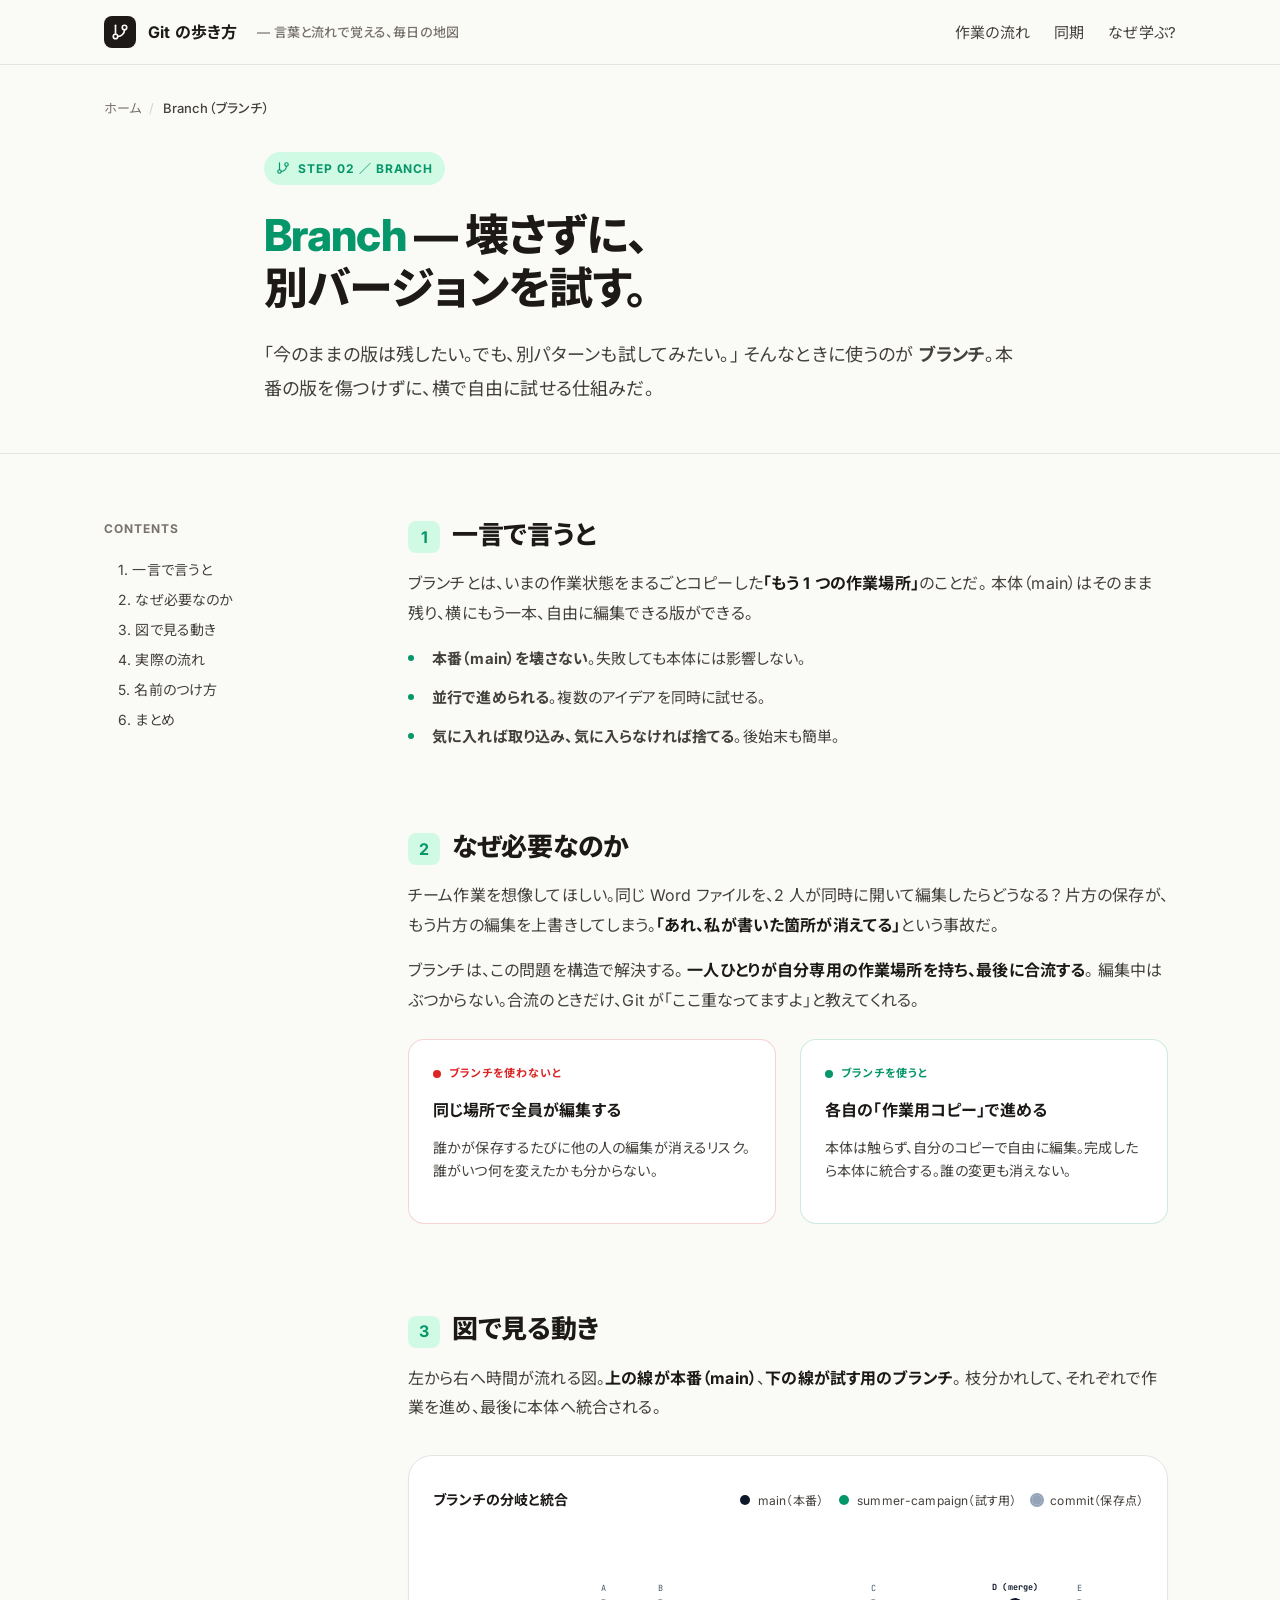
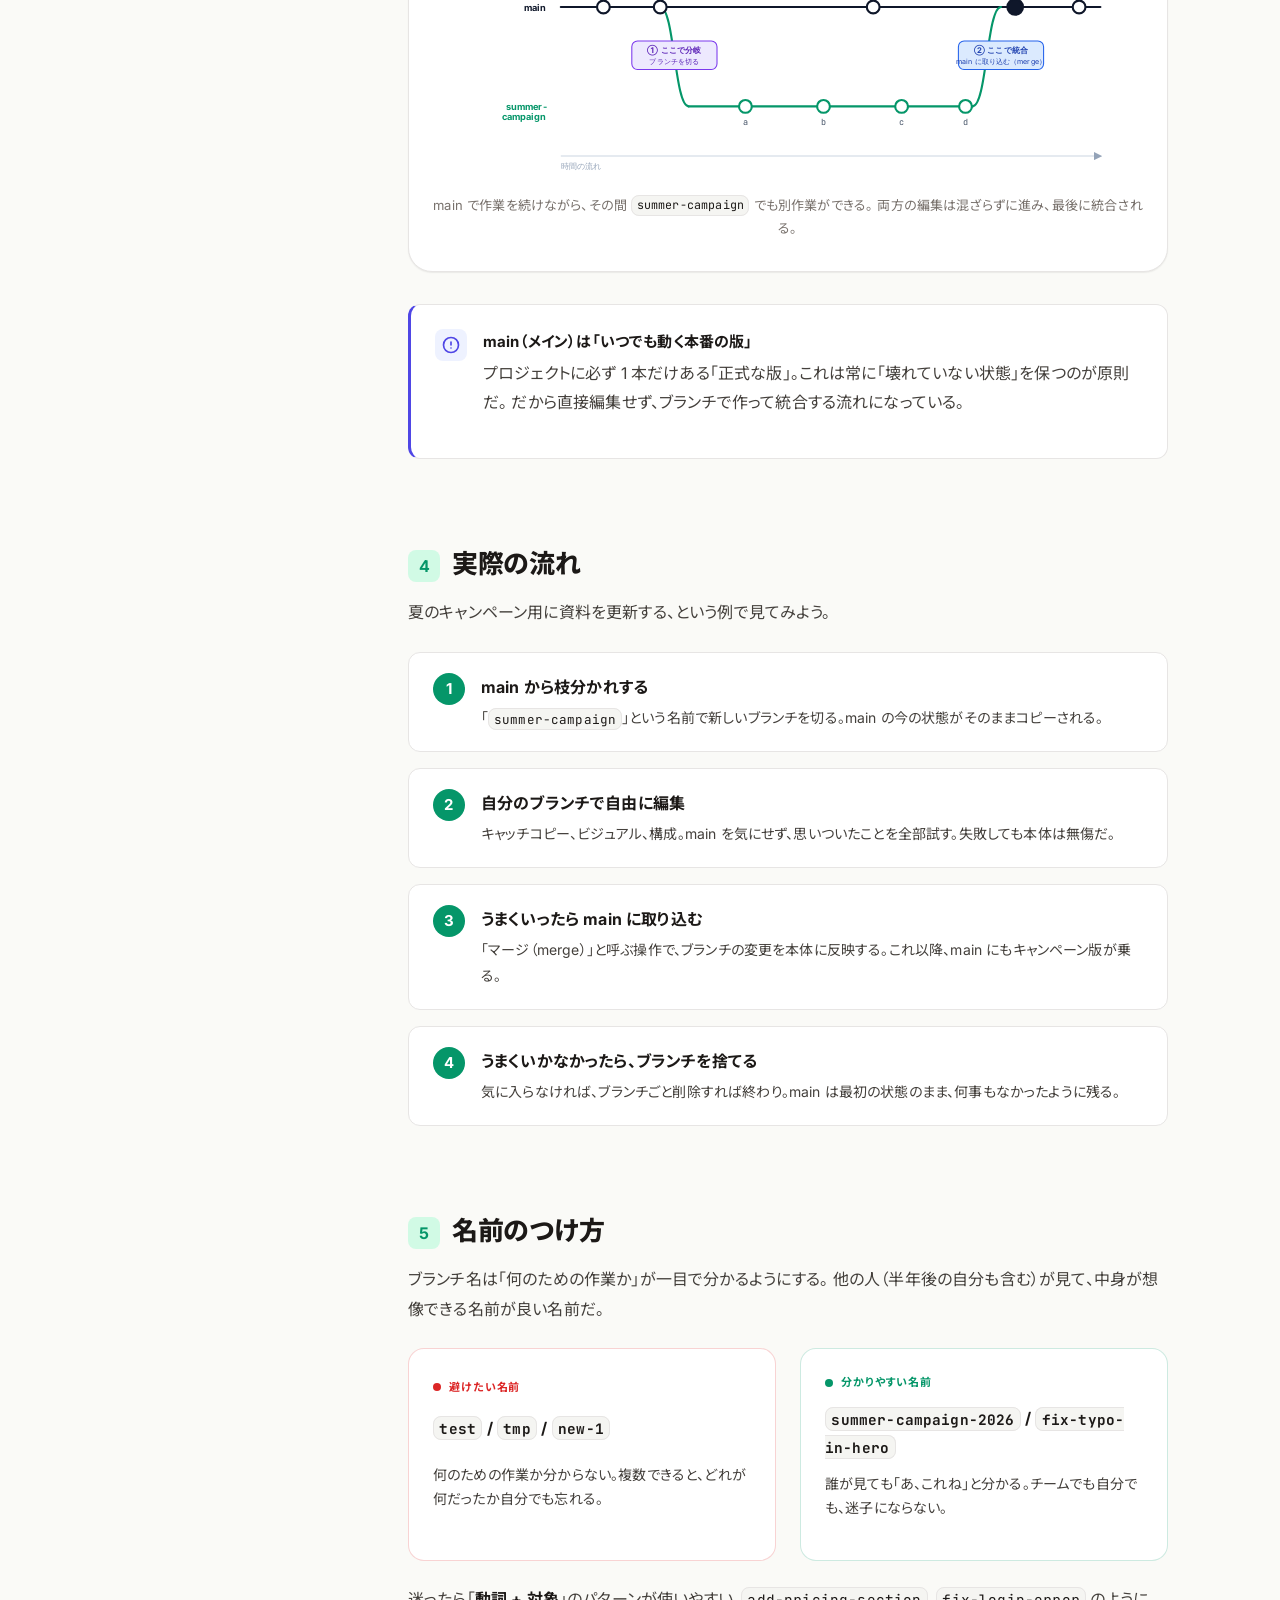
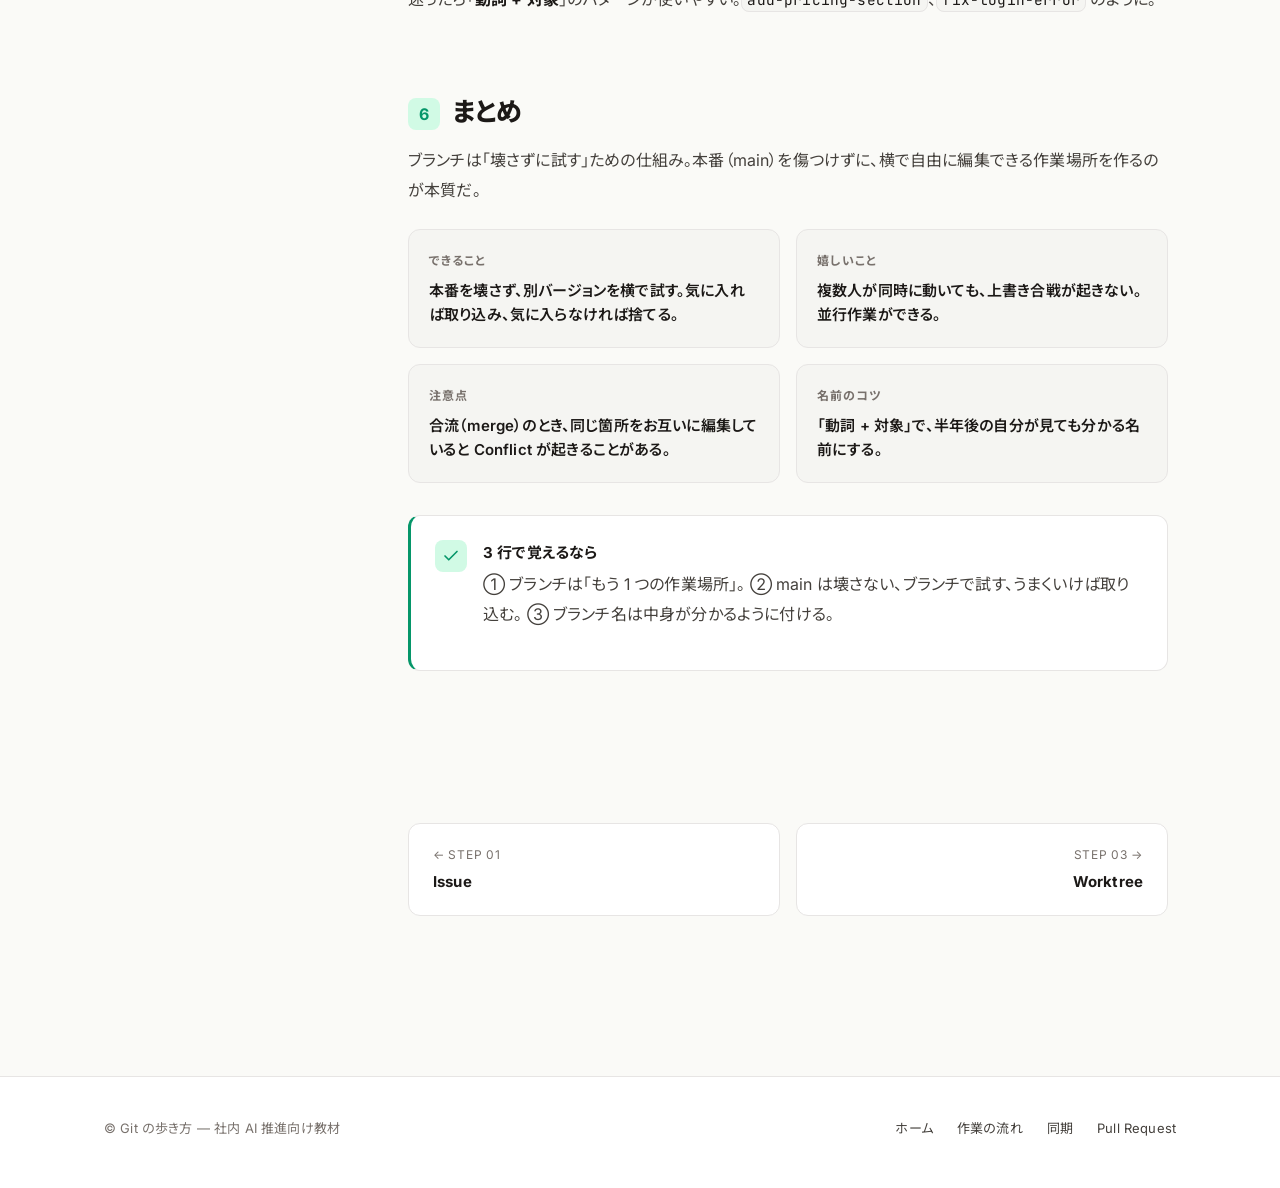
==== commit d99e205a: "左上ブランドアイコンを G から Git ブランチ SVG に変更 (#19) - 全 9 ページの brand__mark を SVG アイコンに置換 - ホバーで軽く回転 + 影が出る演出を追加 " ====
--- a/branch.html
+++ b/branch.html
@@ -14,7 +14,7 @@
   <header class="site-header">
     <div class="container site-header__inner">
       <a class="brand" href="index.html">
-        <span class="brand__mark">G</span>
+        <span class="brand__mark" aria-hidden="true"><svg viewBox="0 0 24 24" fill="none" stroke="currentColor" stroke-width="2.2" stroke-linecap="round" stroke-linejoin="round"><line x1="6" y1="3" x2="6" y2="15"/><circle cx="18" cy="6" r="3"/><circle cx="6" cy="18" r="3"/><path d="M18 9a9 9 0 0 1-9 9"/></svg></span>
         <span class="brand__title">Git の歩き方</span>
         <span class="brand__sub">— 言葉と流れで覚える、毎日の地図</span>
       </a>
--- a/styles.css
+++ b/styles.css
@@ -162,16 +162,22 @@
   color: var(--ink);
 }
 .brand__mark {
-  width: 28px;
-  height: 28px;
+  width: 32px;
+  height: 32px;
   display: grid;
   place-items: center;
   background: var(--ink);
   color: var(--bg);
   border-radius: var(--r-sm);
-  font-weight: 800;
-  font-size: 0.875rem;
-  letter-spacing: -0.04em;
+  transition: transform 0.25s ease, box-shadow 0.25s ease;
+}
+.brand__mark svg {
+  width: 18px;
+  height: 18px;
+}
+.brand:hover .brand__mark {
+  transform: rotate(-8deg) scale(1.05);
+  box-shadow: 0 6px 16px -4px rgba(0, 0, 0, 0.25);
 }
 .brand__title { font-weight: 700; }
 .brand__sub {
